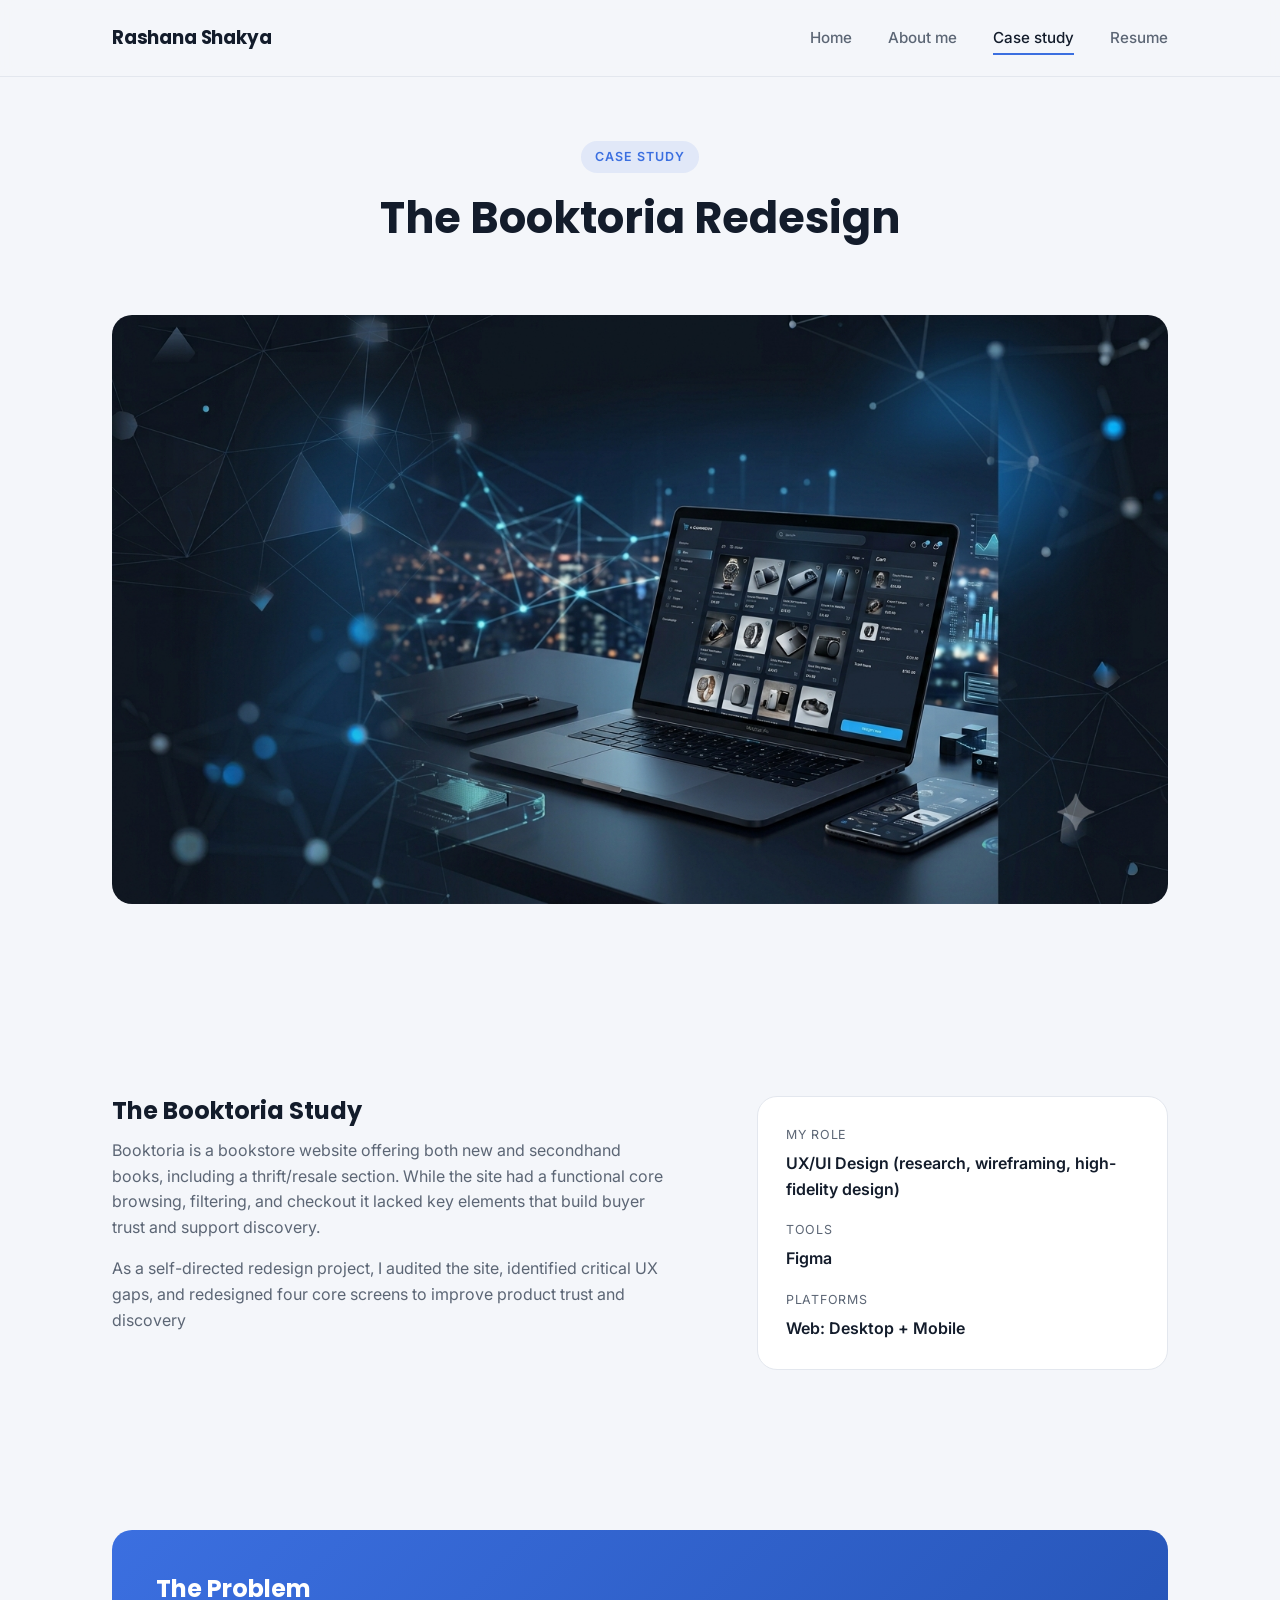
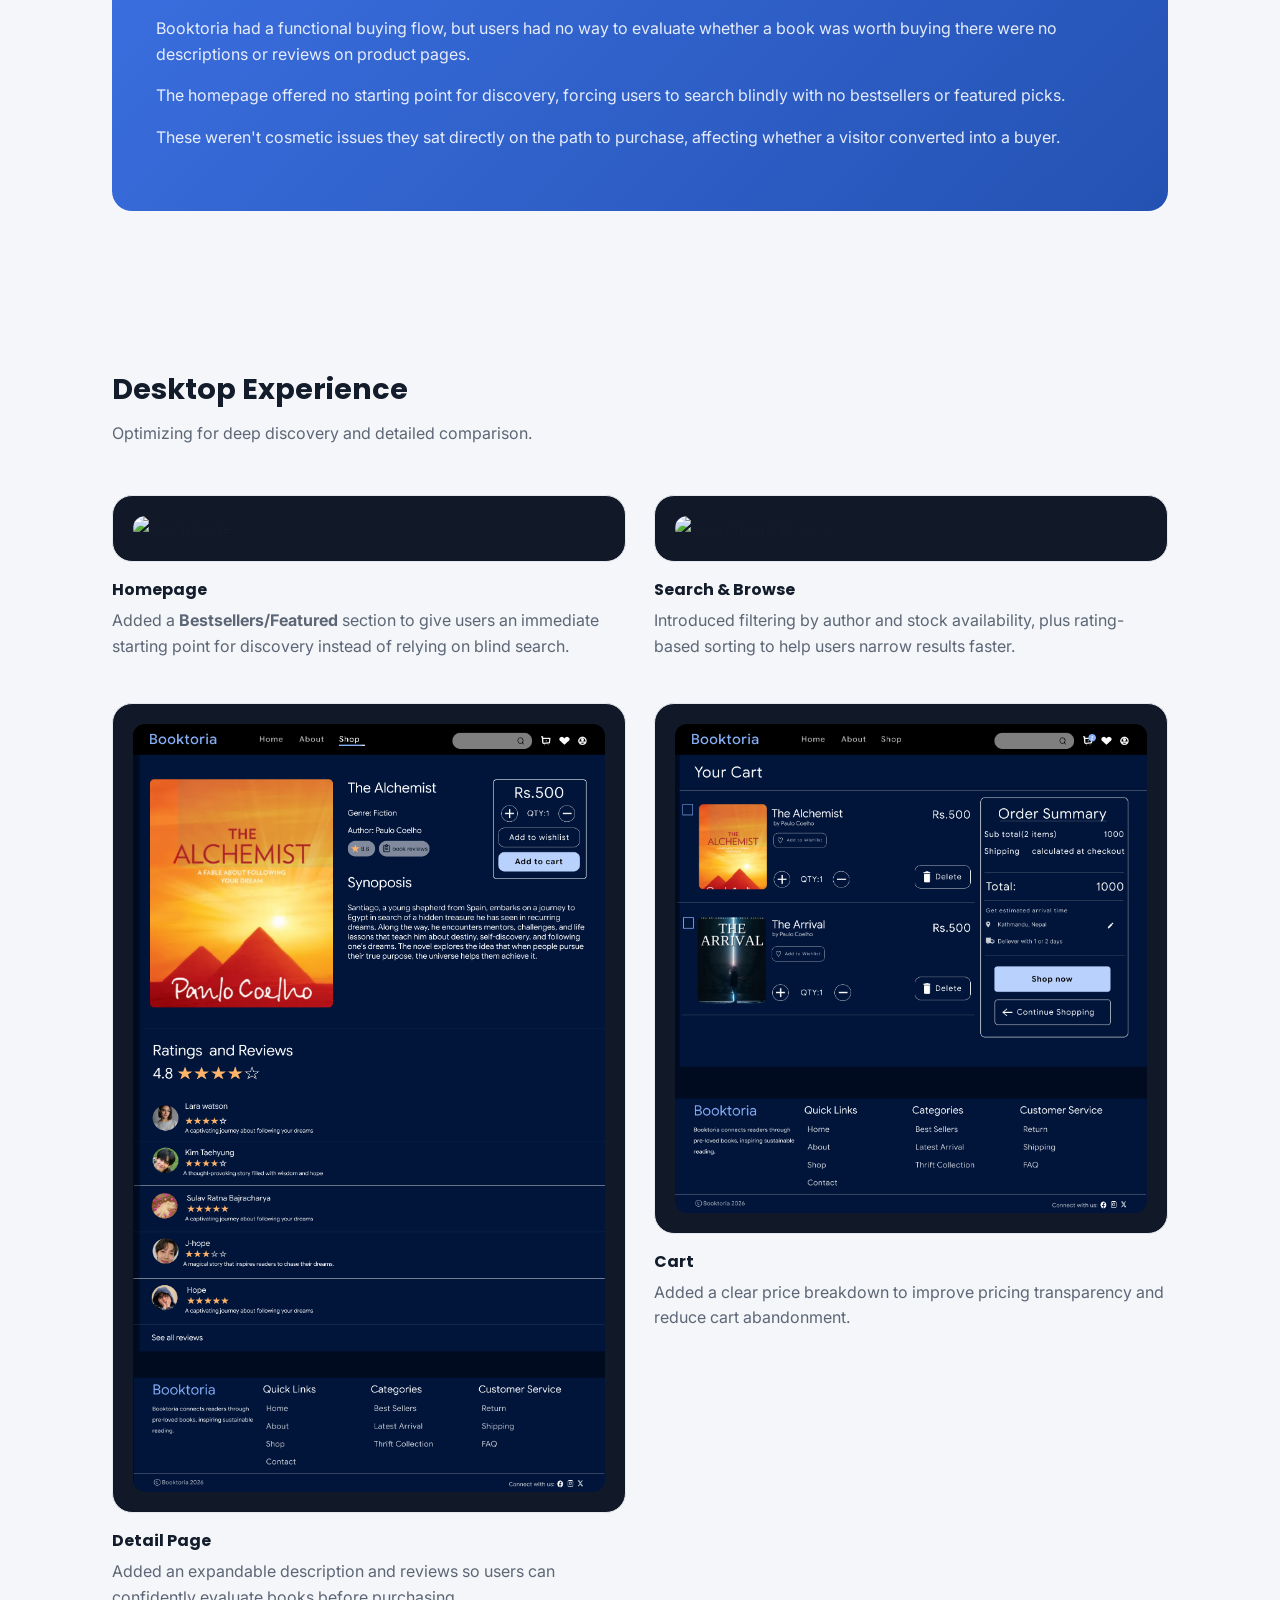
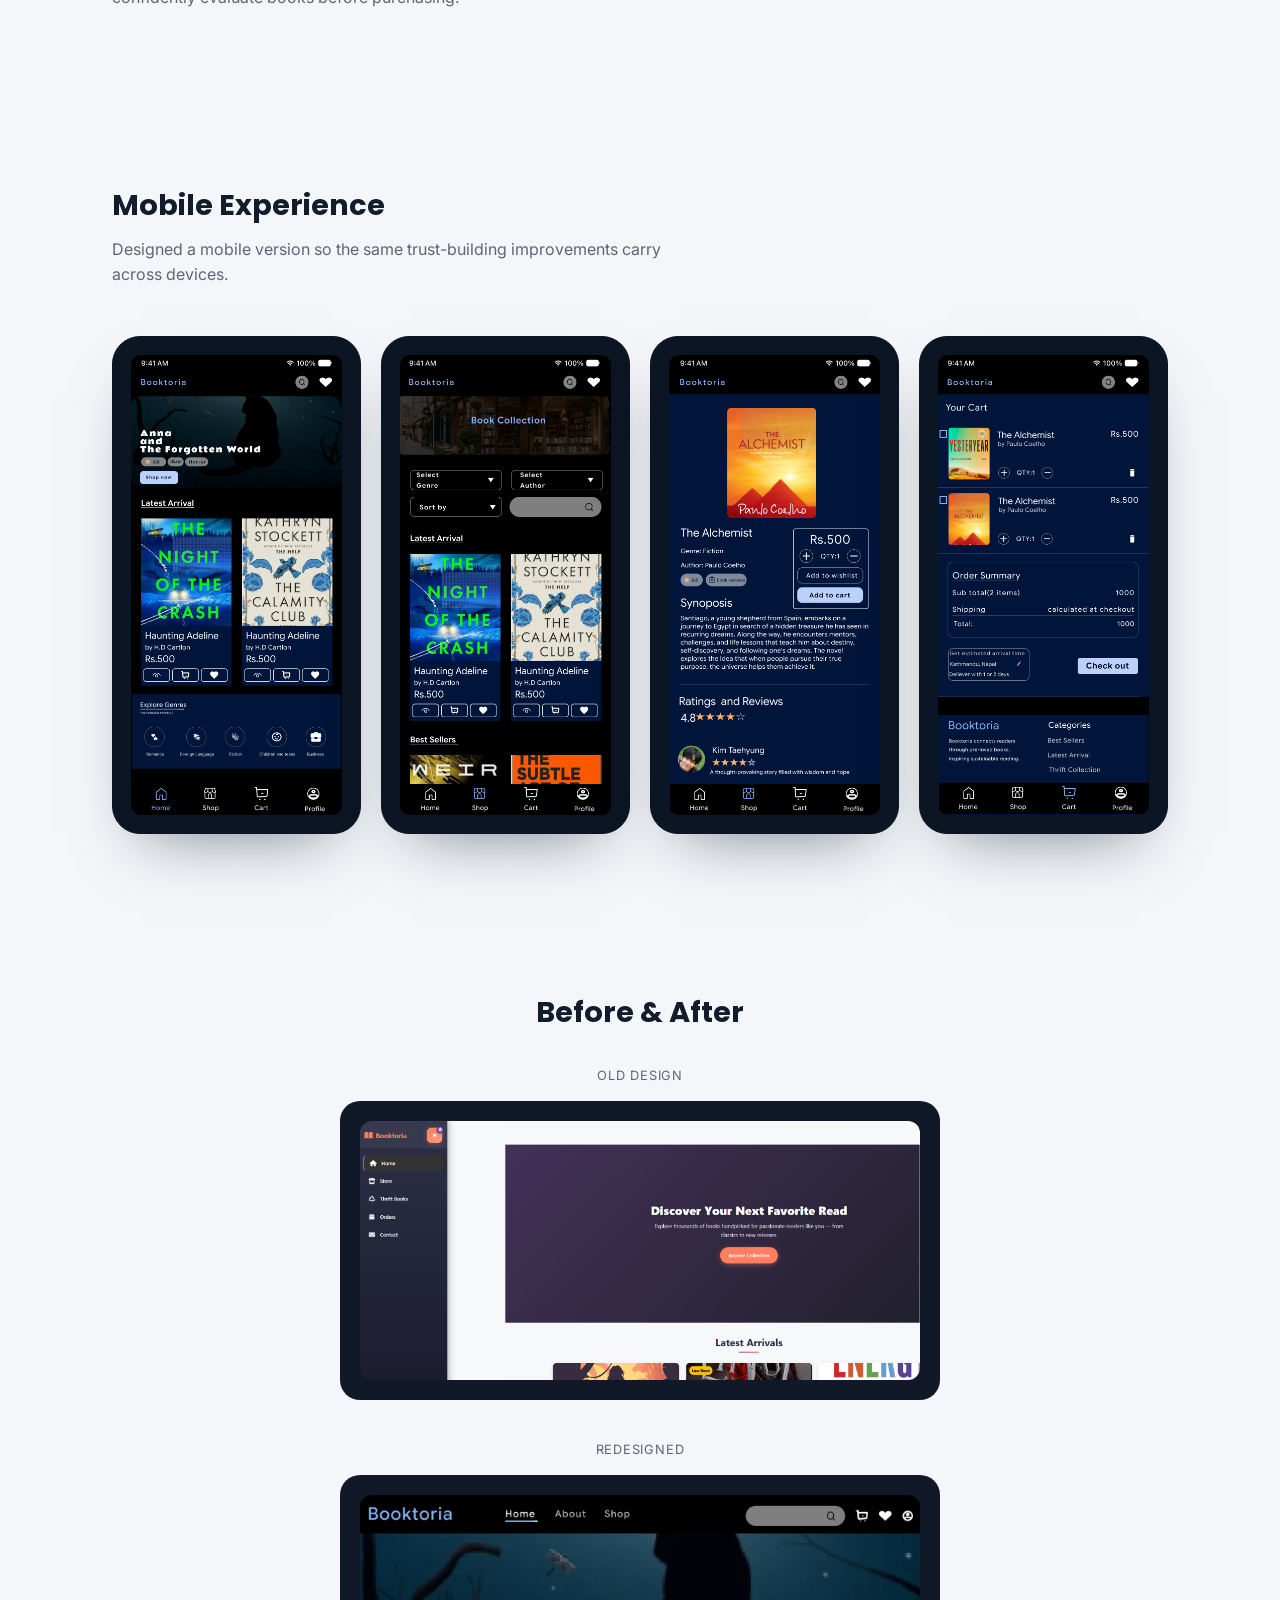
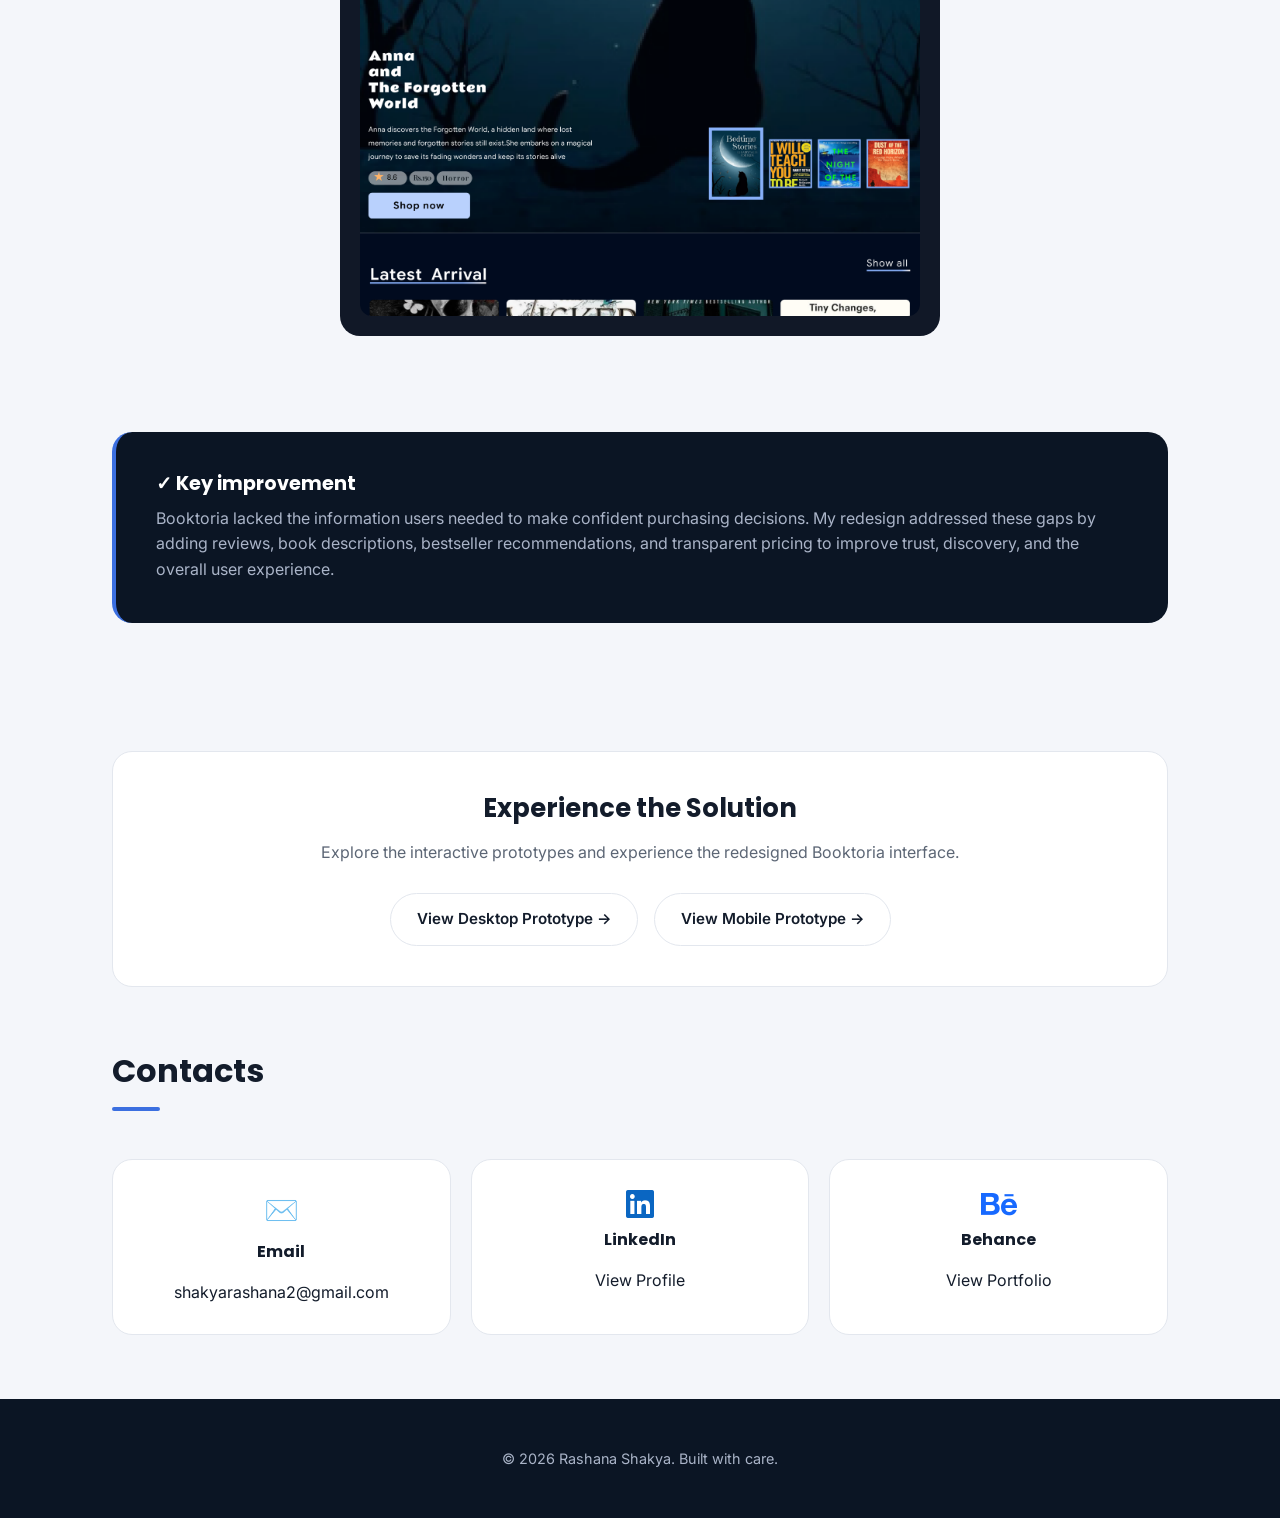
==== case-study.html @ 01532ce8 "Initial commit" ====
<!DOCTYPE html>
<html lang="en">
<head>
<meta charset="UTF-8" />
<meta name="viewport" content="width=device-width, initial-scale=1.0" />
<title>Case Study — Rashana Shakya</title>
<link rel="stylesheet" href="styles.css" />
<link rel="preconnect" href="https://fonts.googleapis.com">
<link rel="stylesheet" href="https://cdnjs.cloudflare.com/ajax/libs/font-awesome/6.7.2/css/all.min.css">
<link href="https://fonts.googleapis.com/css2?family=Inter:wght@400;500;600&family=Poppins:wght@600;700&display=swap" rel="stylesheet">
</head>
<body>

<nav class="site-nav">
  <div class="wrap">
    <a href="index.html" class="brand">Rashana Shakya</a>
    <ul class="nav-links">
      <li><a href="index.html#home">Home</a></li>
      <li><a href="index.html#about">About me</a></li>
      <li><a href="case-study.html" class="active">Case study</a></li>
      <li><a href="file:///C:/xampp/htdocs/portfolio/UI_UX_Internship_Resume%20pdf.pdf">Resume</a></li>
    </ul>
    <button class="nav-toggle" aria-label="Toggle menu">
      <span></span><span></span><span></span>
    </button>
  </div>
</nav>

<!-- ============================================================
     TITLE
     ============================================================ -->
<section class="tight" style="text-align:center; padding-bottom: 48px;">
  <div class="wrap">
    <span class="eyebrow">Case study</span>
    <!-- EDIT: your project title -->
    <h1 style="font-size: clamp(2rem, 4vw, 2.7rem);">The Booktoria Redesign</h1>
  </div>
</section>

<!-- ============================================================
     HERO MOCKUP (fake browser window — swap for a real screenshot
     later by replacing this whole .browser-frame block with
     <img src="your-screenshot.png" style="border-radius:20px;">)
     ============================================================ -->
<section style="padding-top:0;">
  <div class="wrap">
    <img src="images/hero section.png"
     alt="Booktoria Homepage"
     style="width:100%; border-radius:20px; display:block;">
  </div>
</section>

<!-- ============================================================
     STUDY OVERVIEW
     ============================================================ -->
<section>
  <div class="wrap grid-2" style="grid-template-columns: 1.5fr 1fr; align-items:start;">
    <div>
      <!-- EDIT: your project name -->
      <h2>The Booktoria Study</h2>
      <!-- EDIT: 1-2 paragraph project summary -->
      <p style="color: var(--text-muted); max-width: 560px;">
        Booktoria is a bookstore website offering both new and secondhand books, including a thrift/resale section. While the site had a functional core browsing, filtering, and checkout it lacked key elements that build buyer trust and support discovery.
      </p>
      <p style="color: var(--text-muted); max-width: 560px;">
        As a self-directed redesign project, I audited the site, identified critical UX gaps, and redesigned four core screens to improve product trust and discovery
      </p>
    </div>
    <div class="card">
      <!-- EDIT: your role -->
      <p style="font-size:0.78rem; letter-spacing:0.06em; text-transform:uppercase; color:var(--text-muted); margin-bottom:6px;">My role</p>
      <p style="font-weight:600; margin-bottom:18px;">UX/UI Design (research, wireframing, high-fidelity design)</p>
      <!-- EDIT: your tools -->
      <p style="font-size:0.78rem; letter-spacing:0.06em; text-transform:uppercase; color:var(--text-muted); margin-bottom:6px;">Tools</p>
      <p style="font-weight:600; margin-bottom:18px;">Figma</p>
      <!-- EDIT: platforms -->
      <p style="font-size:0.78rem; letter-spacing:0.06em; text-transform:uppercase; color:var(--text-muted); margin-bottom:6px;">Platforms</p>
      <p style="font-weight:600; margin:0;">Web: Desktop + Mobile</p>
    </div>
  </div>
</section>

<!-- ============================================================
     THE PROBLEM
     ============================================================ -->
<section class="tight">
  <div class="wrap">
    <div class="callout-dark">
      <h3 style="font-size: 1.5rem;">The Problem</h3>
      <!-- EDIT: 2-3 short problem statements, one per paragraph -->
      <p>Booktoria had a functional buying flow, but users had no way to evaluate whether a book was worth buying there were no descriptions or reviews on product pages.</p>
      <p>The homepage offered no starting point for discovery, forcing users to search blindly with no bestsellers or featured picks. </p>
      <p>These weren't cosmetic issues they sat directly on the path to purchase, affecting whether a visitor converted into a buyer.</p>
    </div>
  </div>
</section>

<!-- ============================================================
     DESKTOP EXPERIENCE
     ============================================================ -->
<section>
  <div class="wrap">
    <div class="section-head">
      <h2 style="font-size:1.8rem;">Desktop Experience</h2>
      <p>Optimizing for deep discovery and detailed comparison.</p>
    </div>

    <div class="grid-2">

      <!-- Homepage -->
      <div>
        <div class="card" style="padding:20px; background:#111827; border-radius:20px;">
          <img src="images/booktoria_home page.png"
               alt="Homepage"
               style="width:100%; border-radius:12px; display:block;">
        </div>

        <h4 style="margin-top:18px;">Homepage</h4>

        <p style="color:var(--text-muted);">
          Added a <strong>Bestsellers/Featured</strong> section to give users an immediate starting point for discovery instead of relying on blind search.
        </p>
      </div>

      <!-- Search -->
      <div>
        <div class="card" style="padding:20px; background:#111827; border-radius:20px;">
          <img src="images/search.png"
               alt="Search and Browse"
               style="width:100%; border-radius:12px; display:block;">
        </div>

        <h4 style="margin-top:18px;">Search &amp; Browse</h4>

        <p style="color:var(--text-muted);">
          Introduced filtering by author and stock availability, plus rating-based sorting to help users narrow results faster.
        </p>
      </div>

      <!-- Detail -->
      <div>
        <div class="card" style="padding:20px; background:#111827; border-radius:20px;">
          <img src="images/view.png"
               alt="Book Details"
               style="width:100%; border-radius:12px; display:block;">
        </div>

        <h4 style="margin-top:18px;">Detail Page</h4>

        <p style="color:var(--text-muted);">
          Added an expandable description and reviews so users can confidently evaluate books before purchasing.
        </p>
      </div>

      <!-- Cart -->
      <div>
        <div class="card" style="padding:20px; background:#111827; border-radius:20px;">
          <img src="images/cart.png"
               alt="Cart"
               style="width:100%; border-radius:12px; display:block;">
        </div>

        <h4 style="margin-top:18px;">Cart</h4>

        <p style="color:var(--text-muted);">
          Added a clear price breakdown to improve pricing transparency and reduce cart abandonment.
        </p>
      </div>

    </div>
  </div>
</section>

<!-- ============================================================
     MOBILE EXPERIENCE
     ============================================================ -->
<section class="tight">
  <div class="wrap">
    <div class="section-head">
      <h2 style="font-size:1.8rem;">Mobile Experience</h2>
      <!-- EDIT: why mobile mattered for this product -->
      <p>Designed a mobile version so the same trust-building improvements carry across devices.</p>
    </div>
    <div class="grid-4">
      <div class="phone-frame">
        <div class="frame-body">
          <img src="images/homep.png"
            alt="Mobile Homepage"
            style="width:100%; height:100%; object-fit:cover; display:block;">
          </div>
      </div>
      <div class="phone-frame">
        <div class="frame-body">
          <img src="images/searchp.png"
            alt="Mobile Browse"
            style="width:100%; height:100%; object-fit:cover; display:block;">
        </div>
      </div>
      <div class="phone-frame">
        <div class="frame-body">
          <img src="images/viewp.png"
            alt="Mobile Book Details"
            style="width:100%; height:100%; object-fit:cover; display:block;">
          </div>
        </div>
      <div class="phone-frame">
        <div class="frame-body">
          <img src="images/cartp.png"
            alt="Mobile Checkout"
            style="width:100%; height:100%; object-fit:cover; display:block;">
          </div>
        </div>
    </div>
  </div>
</section>

<!-- ============================================================
     BEFORE & AFTER
     ============================================================ -->
<section>
  <div class="wrap" style="text-align:center;">
    <h2 style="font-size:1.8rem; margin-bottom:36px;">Before &amp; After</h2>

    <!-- Old Design -->
    <p style="font-size:0.8rem; letter-spacing:0.06em; text-transform:uppercase; color:var(--text-muted); margin-bottom:14px;">
      Old Design
    </p>

    <div style="background:#111827; padding:20px; border-radius:20px; max-width:600px; margin:0 auto 40px;">
      <img src="images/old_design.png"
           alt="Original Booktoria Design"
           style="width:100%; border-radius:12px; display:block;">
    </div>

    <!-- Redesigned -->
    <p style="font-size:0.8rem; letter-spacing:0.06em; text-transform:uppercase; color:var(--text-muted); margin-bottom:14px;">
      Redesigned
    </p>

    <div style="background:#111827; padding:20px; border-radius:20px; max-width:600px; margin:0 auto;">
      <img src="images/redesign.png"
           alt="Redesigned Booktoria"
           style="width:100%; border-radius:12px; display:block;">
    </div>

  </div>
</section>

<!-- ============================================================
     KEY IMPROVEMENT
     ============================================================ -->
<section class="tight" style="padding-top:0;">
  <div class="wrap">
    <div class="callout-navy" style="border-left: 4px solid var(--blue-accent);">
      <h3 style="font-size:1.2rem;">✓ Key improvement</h3>
      <!-- EDIT: one paragraph summarizing the overall impact -->
      <p style="margin:0;">
        Booktoria lacked the information users needed to make confident purchasing decisions. My redesign addressed these gaps by adding reviews, book descriptions, bestseller recommendations, and transparent pricing to improve trust, discovery, and the overall user experience.
      </p>
    </div>
  </div>
</section>

<!-- ============================================================
     CTA
     ============================================================ -->
<section class="tight">
  <div class="wrap">

    <div class="card" style="text-align:center; padding:40px;">
      <h2 style="font-size:1.6rem; margin-bottom:16px;">
        Experience the Solution
      </h2>

      <p style="color:var(--text-muted); margin-bottom:28px;">
        Explore the interactive prototypes and experience the redesigned Booktoria interface.
      </p>

      <div style="display:flex; justify-content:center; gap:16px; flex-wrap:wrap;">
        <a href="https://www.figma.com/proto/bwEuZFbxO5GjRgAHo2in4Y/Untitled?node-id=496-8674&t=FoJ2WQnzz3OTCw9r-1&scaling=scale-down&content-scaling=fixed&page-id=0%3A1"
           target="_blank"
           rel="noopener noreferrer"
           class="btn btn-outline">
          View Desktop Prototype →
        </a>

        <a href="https://www.figma.com/proto/bwEuZFbxO5GjRgAHo2in4Y/Untitled?node-id=617-11908&t=8jiGHm0Whi6sTJyR-1&scaling=scale-down&content-scaling=fixed&page-id=244%3A1156&starting-point-node-id=617%3A11908"
           target="_blank"
           rel="noopener noreferrer"
           class="btn btn-outline">
          View Mobile Prototype →
        </a>
      </div>
    </div>

  </div>
</section>

<section class="tight" style="padding-top: 0;">
  <div class="wrap">
    <div class="section-head">
      <h2 style="font-size: 2rem;">Contacts</h2>
      <div style="width:48px; height:4px; background:var(--blue-accent); border-radius:4px; margin-top:10px;"></div>
    </div>

    <div style="display:grid; grid-template-columns:repeat(3, 1fr); gap:20px;">

      <!-- Email -->
      <div class="card" style="display:flex; flex-direction:column; align-items:center; text-align:center; gap:10px;">
        <span style="font-size:28px;">✉️</span>
        <h4>Email</h4>
        <a href="mailto:shakyarashana2@gmail.com">
          shakyarashana2@gmail.com
        </a>
      </div>

      <!-- LinkedIn -->
      <div class="card" style="display:flex; flex-direction:column; align-items:center; text-align:center; gap:10px;">
        <i class="fa-brands fa-linkedin" style="font-size:32px; color:#0A66C2;"></i>
        <h4>LinkedIn</h4>
        <a href="https://www.linkedin.com/in/rashana-shakya-88655641a/"
           target="_blank"
           rel="noopener noreferrer">
          View Profile
        </a>
      </div>

      <!-- Behance -->
      <div class="card" style="display:flex; flex-direction:column; align-items:center; text-align:center; gap:10px;">
        <i class="fa-brands fa-behance" style="font-size:32px; color:#1769FF;"></i>
        <h4>Behance</h4>
        <a href="https://www.behance.net/rashanashakya"
           target="_blank"
           rel="noopener noreferrer">
          View Portfolio
        </a>
      </div>

    </div>
  </div>
</section>
<footer class="site-footer">
  © 2026 Rashana Shakya. Built with care.
</footer>

<script src="script.js"></script>
</body>
</html>
---- styles.css ----
/* ============================================================
   PORTFOLIO STYLESHEET
   ------------------------------------------------------------
   This one file controls the look of every page. Colors and
   fonts are defined once at the top as "variables" (the
   --something: value; lines below). Change a value there and
   it updates everywhere on the site automatically.
   ============================================================ */

:root {
  /* ---- COLORS: edit these to re-theme the whole site ---- */
  --navy-950: #0b1524;      /* darkest background (hero, footer, callouts) */
  --navy-800: #11213a;      /* slightly lighter navy for cards on dark bg */
  --blue-accent: #3b6fe0;   /* primary accent blue (buttons, links, badges) */
  --blue-accent-light: #6f9bff;
  --bg-page: #f4f6fa;       /* main light background */
  --bg-card: #ffffff;       /* card background on light sections */
  --border-soft: #e3e7ee;   /* subtle border on light cards */
  --text-dark: #131c2b;     /* primary text on light background */
  --text-muted: #5c6675;    /* secondary / paragraph text */
  --text-on-navy: #eef1f8;  /* primary text on dark background */
  --text-on-navy-muted: #aab4c8;

  /* ---- TYPE ---- */
  --font-display: "Poppins", "Segoe UI", sans-serif;
  --font-body: "Inter", "Segoe UI", sans-serif;

  /* ---- LAYOUT ---- */
  --max-width: 1120px;
  --radius-lg: 20px;
  --radius-md: 14px;
  --radius-sm: 8px;
}

* {
  box-sizing: border-box;
}

html {
  scroll-behavior: smooth;
}

body {
  margin: 0;
  font-family: var(--font-body);
  background: var(--bg-page);
  color: var(--text-dark);
  line-height: 1.6;
  -webkit-font-smoothing: antialiased;
}

h1, h2, h3, h4 {
  font-family: var(--font-display);
  color: var(--text-dark);
  margin: 0 0 0.5em 0;
  line-height: 1.25;
}

p {
  margin: 0 0 1em 0;
}

a {
  color: inherit;
  text-decoration: none;
}

img { max-width: 100%; display: block; }

.wrap {
  max-width: var(--max-width);
  margin: 0 auto;
  padding: 0 32px;
}

/* ============================================================
   NAVIGATION
   ============================================================ */
.site-nav {
  position: sticky;
  top: 0;
  z-index: 50;
  background: rgba(244, 246, 250, 0.85);
  backdrop-filter: blur(10px);
  border-bottom: 1px solid var(--border-soft);
}

.site-nav .wrap {
  display: flex;
  align-items: center;
  justify-content: space-between;
  height: 76px;
}

.brand {
  font-family: var(--font-display);
  font-weight: 700;
  font-size: 1.15rem;
  letter-spacing: -0.01em;
}

.nav-links {
  display: flex;
  gap: 36px;
  list-style: none;
  margin: 0;
  padding: 0;
}

.nav-links a {
  font-size: 0.95rem;
  color: var(--text-muted);
  font-weight: 500;
  transition: color 0.15s ease;
  padding: 6px 0;
  border-bottom: 2px solid transparent;
}

.nav-links a:hover,
.nav-links a.active {
  color: var(--text-dark);
  border-bottom-color: var(--blue-accent);
}

.nav-toggle {
  display: none;
  background: none;
  border: none;
  cursor: pointer;
  padding: 8px;
}
.nav-toggle span {
  display: block;
  width: 22px;
  height: 2px;
  background: var(--text-dark);
  margin: 5px 0;
}

/* ============================================================
   BUTTONS
   ============================================================ */
.btn {
  display: inline-flex;
  align-items: center;
  gap: 8px;
  font-family: var(--font-body);
  font-weight: 600;
  font-size: 0.95rem;
  padding: 13px 26px;
  border-radius: 999px;
  border: none;
  cursor: pointer;
  transition: transform 0.15s ease, box-shadow 0.15s ease, opacity 0.15s ease;
}
.btn:hover { transform: translateY(-1px); }

.btn-primary {
  background: var(--blue-accent);
  color: #fff;
  box-shadow: 0 8px 20px -8px rgba(59, 111, 224, 0.6);
}
.btn-primary:hover { opacity: 0.92; }

.btn-outline {
  background: transparent;
  color: var(--text-dark);
  border: 1.5px solid var(--border-soft);
}
.btn-outline:hover { border-color: var(--blue-accent); color: var(--blue-accent); }

.btn-outline-light {
  background: transparent;
  color: var(--text-on-navy);
  border: 1.5px solid rgba(255,255,255,0.25);
}
.btn-outline-light:hover { border-color: var(--blue-accent-light); color: var(--blue-accent-light); }

/* ============================================================
   BADGE / EYEBROW / TAG
   ============================================================ */
.eyebrow {
  display: inline-block;
  font-size: 0.78rem;
  font-weight: 600;
  letter-spacing: 0.08em;
  text-transform: uppercase;
  color: var(--blue-accent);
  background: rgba(59, 111, 224, 0.1);
  padding: 6px 14px;
  border-radius: 999px;
  margin-bottom: 18px;
}

.badge {
  display: inline-block;
  font-size: 0.85rem;
  font-weight: 500;
  color: var(--text-muted);
  background: var(--bg-card);
  border: 1px solid var(--border-soft);
  padding: 6px 16px;
  border-radius: 999px;
}

.tag {
  display: inline-block;
  font-size: 0.82rem;
  font-weight: 500;
  color: var(--text-dark);
  background: var(--bg-page);
  border: 1px solid var(--border-soft);
  padding: 6px 14px;
  border-radius: var(--radius-sm);
}

/* ============================================================
   SECTION SPACING
   ============================================================ */
section {
  padding: 96px 0;
}
section.tight { padding: 64px 0; }

.section-head {
  margin-bottom: 48px;
}
.section-head p {
  color: var(--text-muted);
  max-width: 560px;
  margin-top: 8px;
}

/* ============================================================
   CARD
   ============================================================ */
.card {
  background: var(--bg-card);
  border: 1px solid var(--border-soft);
  border-radius: var(--radius-lg);
  padding: 28px;
}

/* ============================================================
   MOCKUP FRAME (used to fake browser / phone screenshots
   without needing real image files)
   ============================================================ */
.browser-frame {
  background: var(--navy-950);
  border-radius: var(--radius-lg);
  overflow: hidden;
  border: 1px solid rgba(255,255,255,0.08);
  box-shadow: 0 30px 60px -30px rgba(11, 21, 36, 0.5);
}
.browser-frame .frame-bar {
  display: flex;
  align-items: center;
  gap: 8px;
  padding: 12px 16px;
  background: rgba(255,255,255,0.03);
  border-bottom: 1px solid rgba(255,255,255,0.06);
}
.frame-bar .dot {
  width: 9px; height: 9px; border-radius: 50%;
  background: rgba(255,255,255,0.18);
}
.frame-body {
  padding: 28px;
  min-height: 220px;
}

.phone-frame {
  background: var(--navy-950);
  border-radius: 28px;
  border: 0.5px solid var(--navy-950);
  overflow: hidden;
  box-shadow: 0 30px 60px -30px rgba(11, 21, 36, 0.5);
  aspect-ratio: 9 / 18;
}
.phone-frame .frame-body { padding: 18px; min-height: 0; height: 100%; }

.placeholder-block {
  border-radius: var(--radius-sm);
  background: linear-gradient(135deg, rgba(255,255,255,0.10), rgba(255,255,255,0.03));
  border: 1px solid rgba(255,255,255,0.08);
}

.placeholder-block.light {
  background: linear-gradient(135deg, rgba(11,21,36,0.06), rgba(11,21,36,0.02));
  border: 1px solid rgba(11,21,36,0.08);
}

/* ============================================================
   DARK CALLOUT (e.g. "The Problem" box)
   ============================================================ */
.callout-dark {
  background: linear-gradient(135deg, var(--blue-accent), #2452b3);
  color: #fff;
  border-radius: var(--radius-lg);
  padding: 44px;
}
.callout-dark h3 { color: #fff; }
.callout-dark p { color: rgba(255,255,255,0.88); }

.callout-navy {
  background: var(--navy-950);
  color: var(--text-on-navy);
  border-radius: var(--radius-lg);
  padding: 40px;
}
.callout-navy h3 { color: #fff; }
.callout-navy p { color: var(--text-on-navy-muted); }

/* ============================================================
   GRID UTILITIES
   ============================================================ */
.grid-2 {
  display: grid;
  grid-template-columns: 1fr 1fr;
  gap: 28px;
}
.grid-3 {
  display: grid;
  grid-template-columns: repeat(3, 1fr);
  gap: 20px;
}
.grid-4 {
  display: grid;
  grid-template-columns: repeat(4, 1fr);
  gap: 20px;
}

/* ============================================================
   FOOTER
   ============================================================ */
.site-footer {
  background: var(--navy-950);
  color: var(--text-on-navy-muted);
  padding: 48px 0;
  font-size: 0.9rem;
  text-align: center;
}

/* ============================================================
   RESPONSIVE
   ============================================================ */
@media (max-width: 900px) {
  .grid-2, .grid-3, .grid-4 { grid-template-columns: 1fr; }
  section { padding: 64px 0; }
}

@media (max-width: 720px) {
  .nav-links {
    position: fixed;
    top: 76px;
    left: 0;
    right: 0;
    background: var(--bg-page);
    flex-direction: column;
    gap: 0;
    padding: 8px 32px 24px;
    border-bottom: 1px solid var(--border-soft);
    transform: translateY(-8px);
    opacity: 0;
    pointer-events: none;
    transition: opacity 0.2s ease, transform 0.2s ease;
  }
  .nav-links.open {
    opacity: 1;
    transform: translateY(0);
    pointer-events: auto;
  }
  .nav-links a { padding: 12px 0; border-bottom: 1px solid var(--border-soft); width: 100%; }
  .nav-toggle { display: block; }
  .wrap { padding: 0 20px; }
}
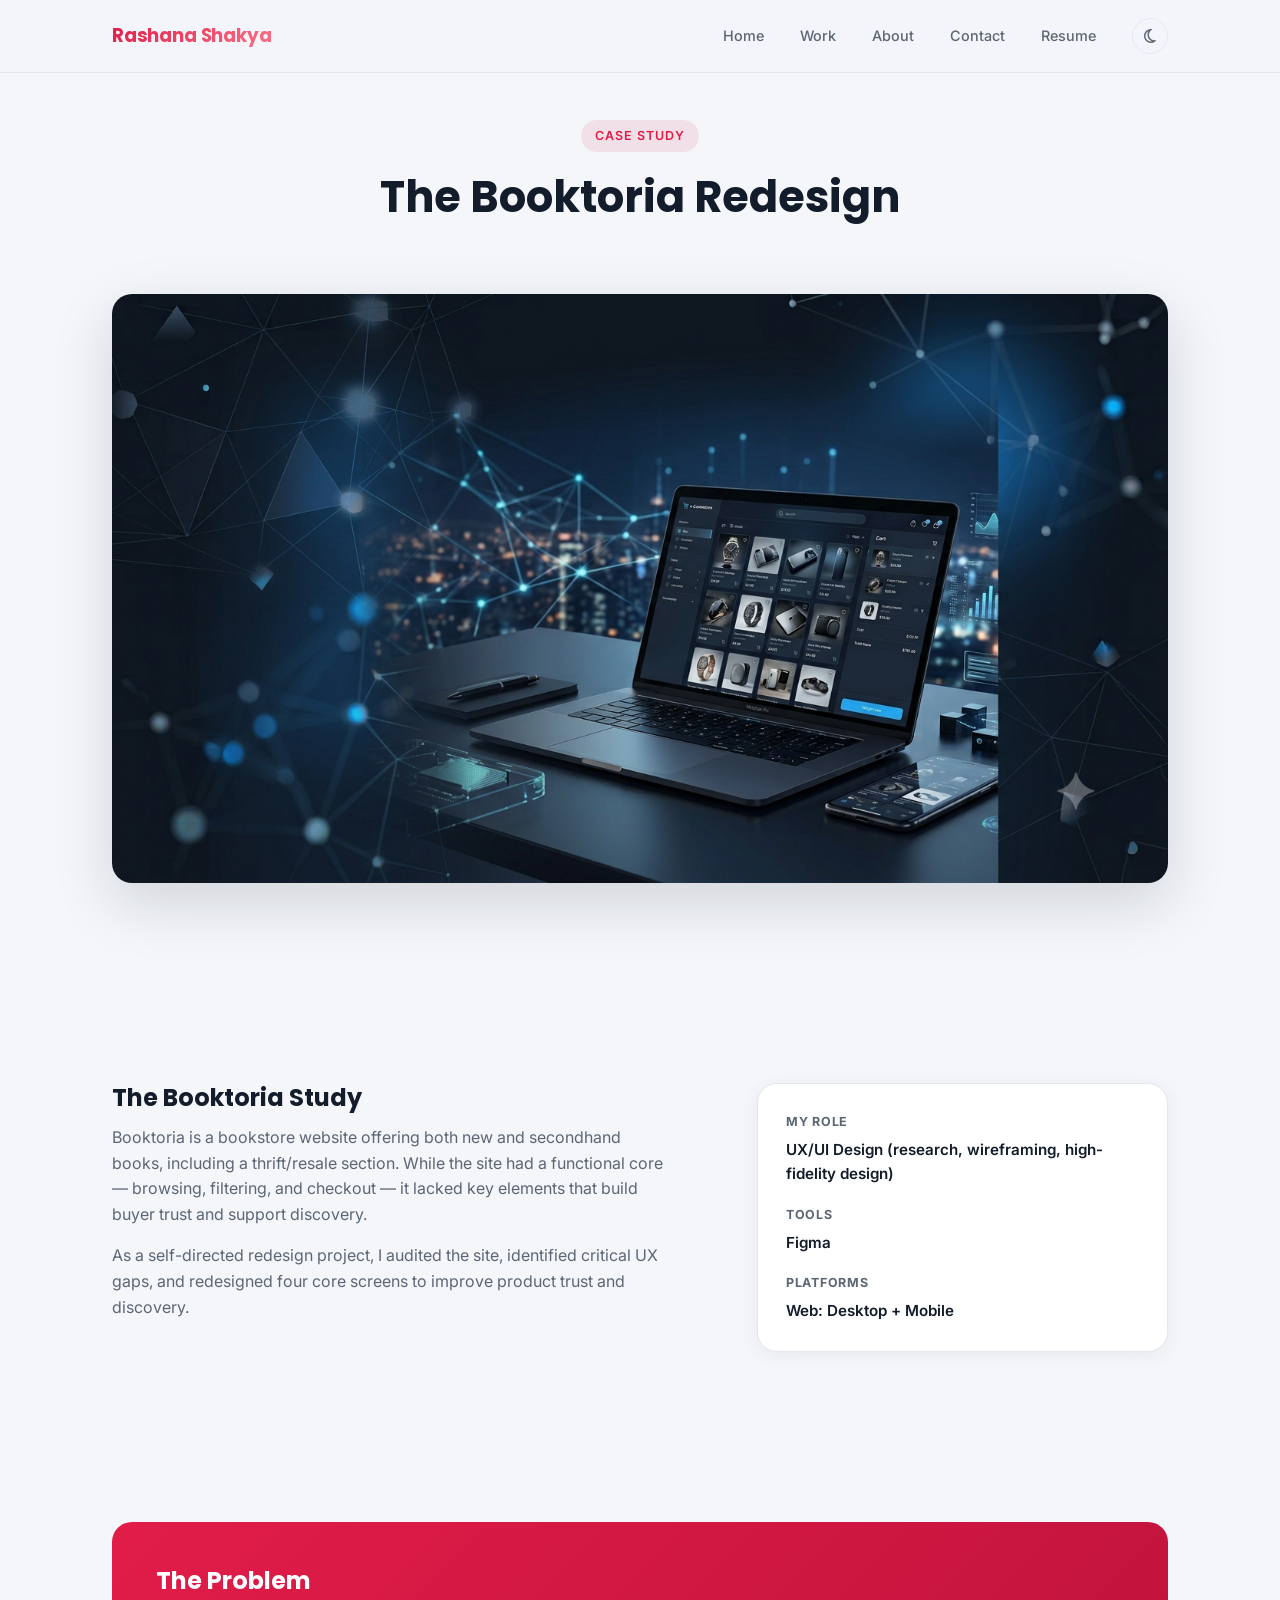
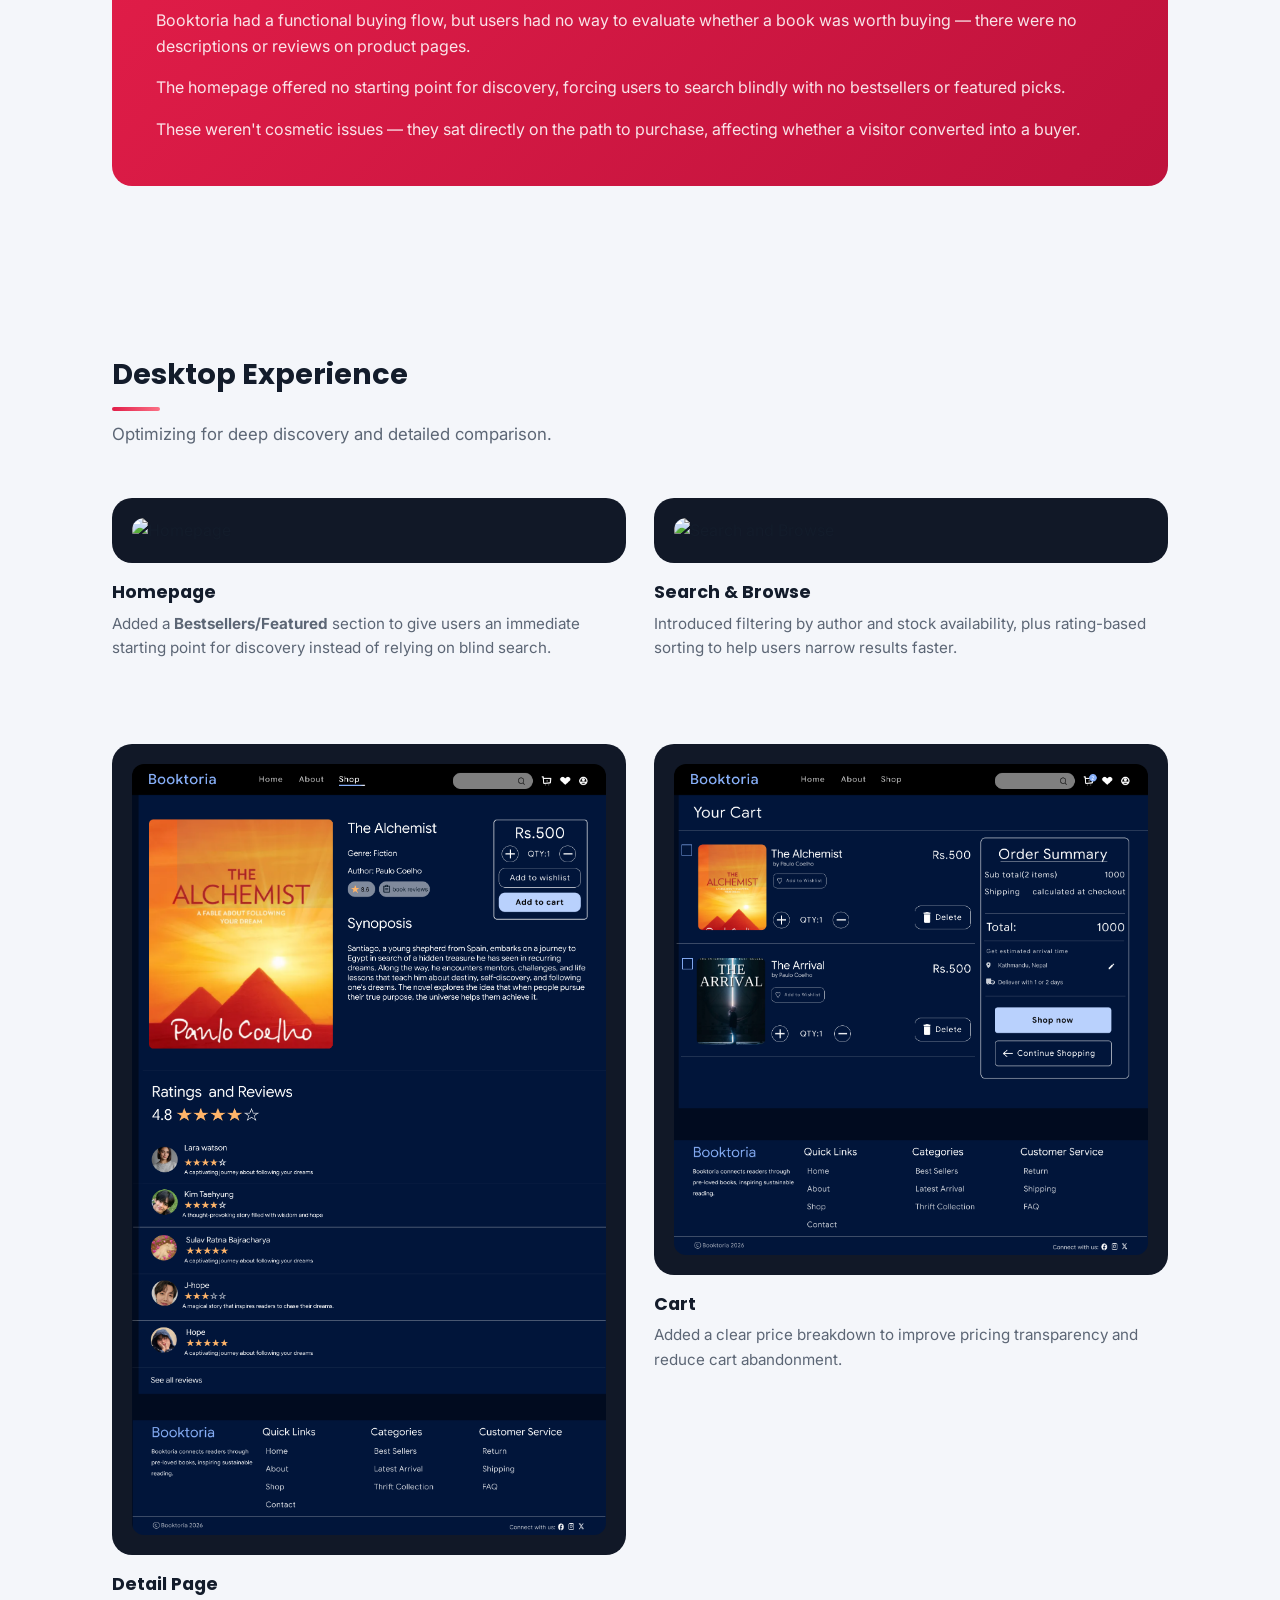
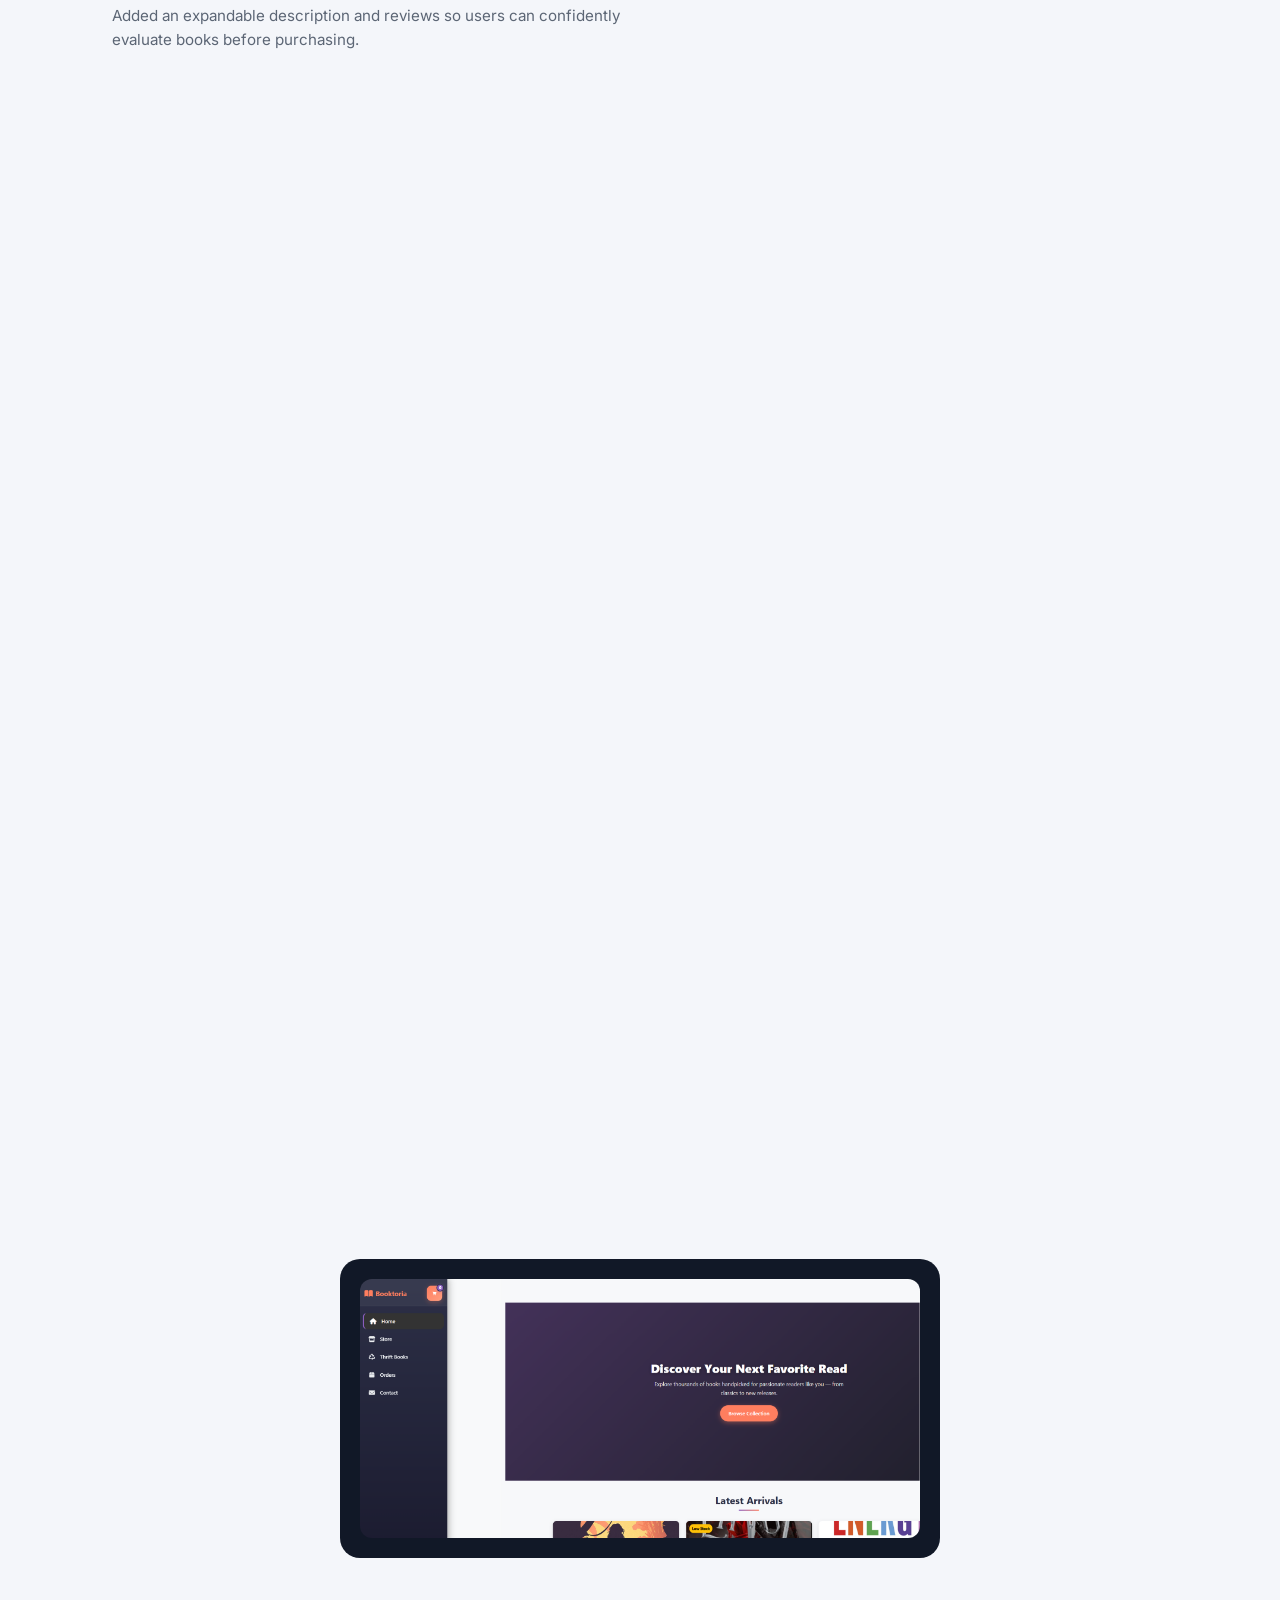
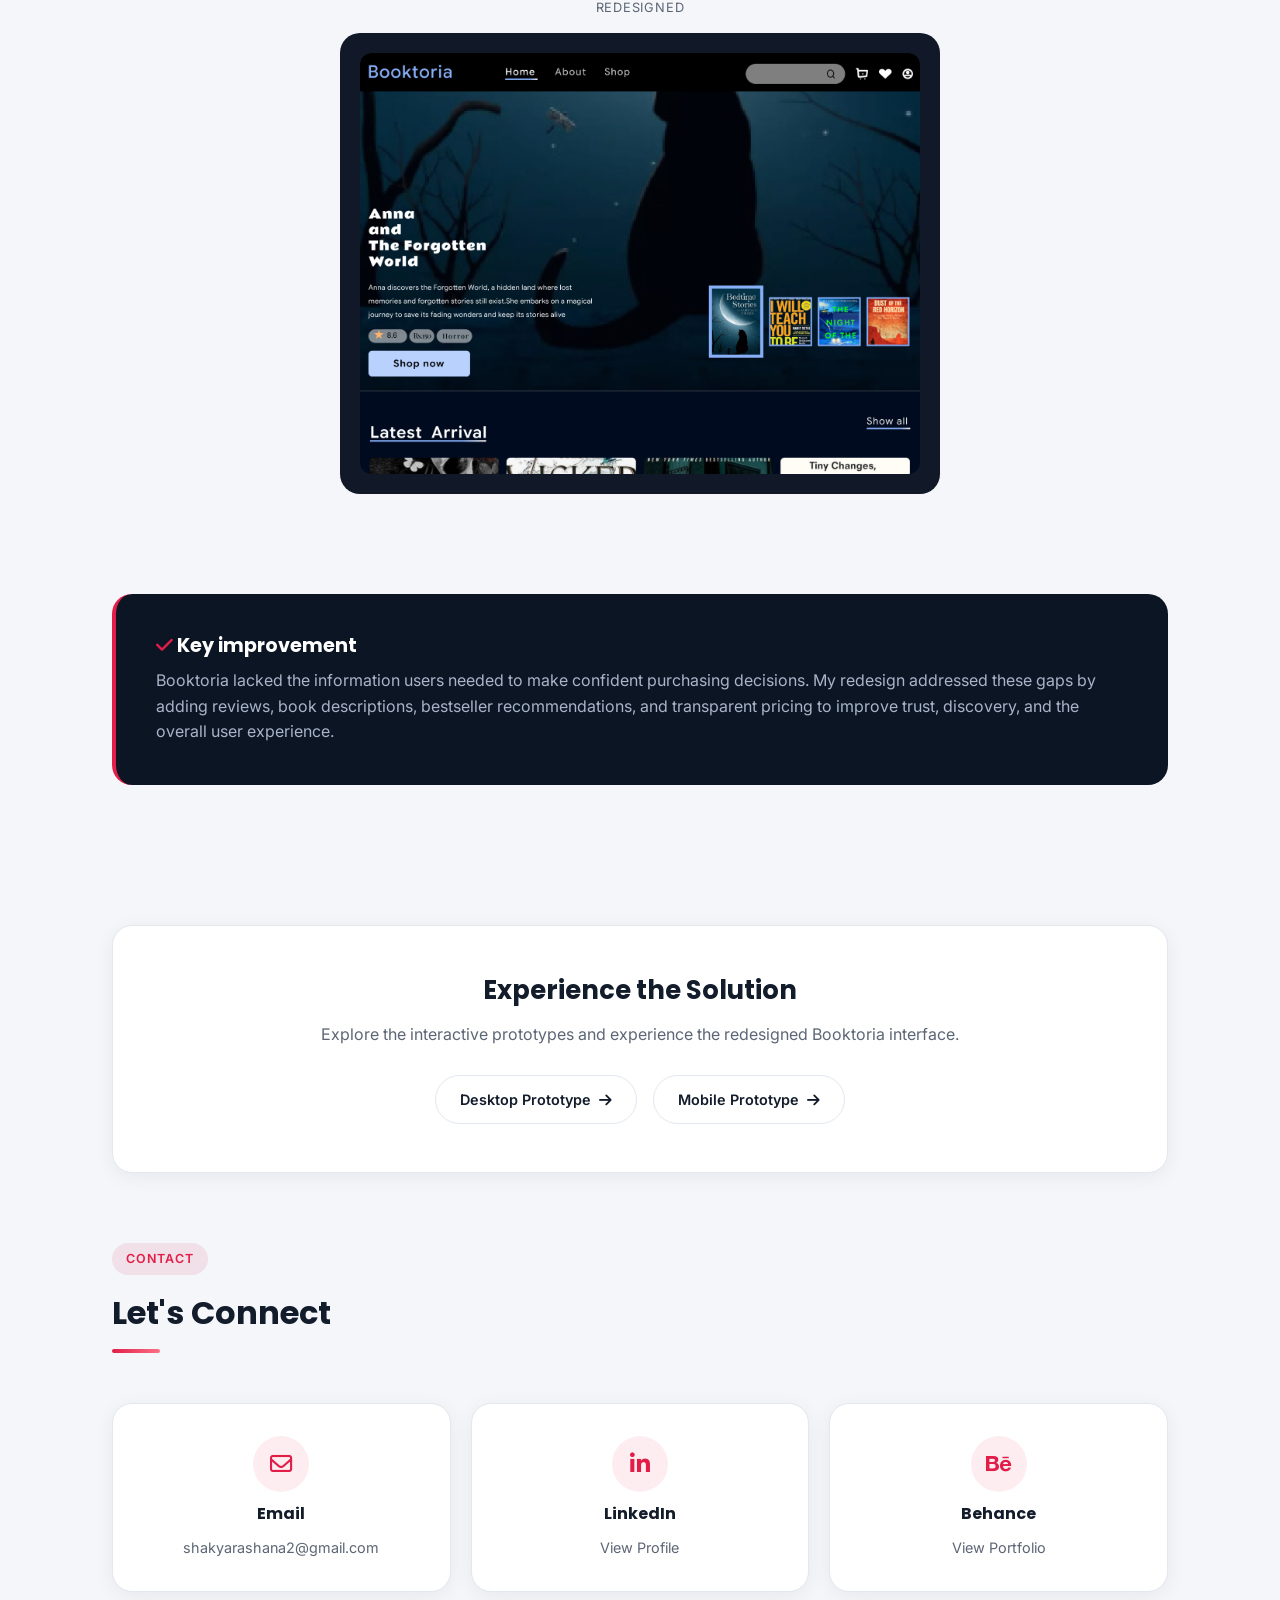
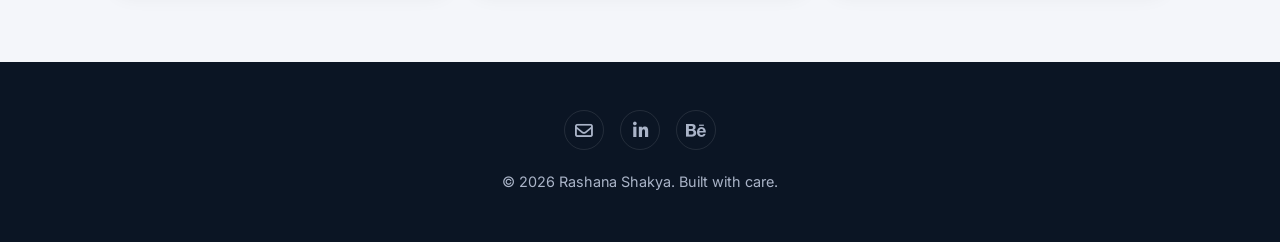
==== commit 3b3adba5: "Made some changes to the portfolio changed color and added effects" ====
--- a/case-study.html
+++ b/case-study.html
@@ -1,13 +1,13 @@
 <!DOCTYPE html>
-<html lang="en">
+<html lang="en" data-theme="light">
 <head>
 <meta charset="UTF-8" />
 <meta name="viewport" content="width=device-width, initial-scale=1.0" />
-<title>Case Study — Rashana Shakya</title>
+<title>Case Study — The Booktoria Redesign | Rashana Shakya</title>
 <link rel="stylesheet" href="styles.css" />
 <link rel="preconnect" href="https://fonts.googleapis.com">
 <link rel="stylesheet" href="https://cdnjs.cloudflare.com/ajax/libs/font-awesome/6.7.2/css/all.min.css">
-<link href="https://fonts.googleapis.com/css2?family=Inter:wght@400;500;600&family=Poppins:wght@600;700&display=swap" rel="stylesheet">
+<link href="https://fonts.googleapis.com/css2?family=Inter:wght@400;500;600;700&family=Poppins:wght@600;700&display=swap" rel="stylesheet">
 </head>
 <body>
 
@@ -16,9 +16,15 @@
     <a href="index.html" class="brand">Rashana Shakya</a>
     <ul class="nav-links">
       <li><a href="index.html#home">Home</a></li>
-      <li><a href="index.html#about">About me</a></li>
-      <li><a href="case-study.html" class="active">Case study</a></li>
-      <li><a href="file:///C:/xampp/htdocs/portfolio/UI_UX_Internship_Resume%20pdf.pdf">Resume</a></li>
+      <li><a href="index.html#work">Work</a></li>
+      <li><a href="index.html#about">About</a></li>
+      <li><a href="index.html#contact">Contact</a></li>
+      <li><a href="resume.html">Resume</a></li>
+      <li class="theme-toggle-wrap">
+        <button class="theme-toggle" aria-label="Toggle theme">
+          <i class="fa-regular fa-moon"></i>
+        </button>
+      </li>
     </ul>
     <button class="nav-toggle" aria-label="Toggle menu">
       <span></span><span></span><span></span>
@@ -26,321 +32,220 @@
   </div>
 </nav>
 
-<!-- ============================================================
-     TITLE
-     ============================================================ -->
-<section class="tight" style="text-align:center; padding-bottom: 48px;">
-  <div class="wrap">
-    <span class="eyebrow">Case study</span>
-    <!-- EDIT: your project title -->
-    <h1 style="font-size: clamp(2rem, 4vw, 2.7rem);">The Booktoria Redesign</h1>
-  </div>
-</section>
-
-<!-- ============================================================
-     HERO MOCKUP (fake browser window — swap for a real screenshot
-     later by replacing this whole .browser-frame block with
-     <img src="your-screenshot.png" style="border-radius:20px;">)
-     ============================================================ -->
+<section class="tight" style="text-align:center; padding-bottom: 48px; padding-top: 120px;">
+  <div class="wrap">
+    <span class="eyebrow reveal">Case Study</span>
+    <h1 class="reveal reveal-delay-1" style="font-size: clamp(2rem, 4vw, 2.7rem);">The Booktoria Redesign</h1>
+  </div>
+</section>
+
 <section style="padding-top:0;">
-  <div class="wrap">
-    <img src="images/hero section.png"
-     alt="Booktoria Homepage"
-     style="width:100%; border-radius:20px; display:block;">
-  </div>
-</section>
-
-<!-- ============================================================
-     STUDY OVERVIEW
-     ============================================================ -->
+  <div class="wrap reveal">
+    <img src="images/hero%20section.png" alt="Booktoria Homepage" class="cs-hero-image">
+  </div>
+</section>
+
 <section>
-  <div class="wrap grid-2" style="grid-template-columns: 1.5fr 1fr; align-items:start;">
-    <div>
-      <!-- EDIT: your project name -->
-      <h2>The Booktoria Study</h2>
-      <!-- EDIT: 1-2 paragraph project summary -->
-      <p style="color: var(--text-muted); max-width: 560px;">
-        Booktoria is a bookstore website offering both new and secondhand books, including a thrift/resale section. While the site had a functional core browsing, filtering, and checkout it lacked key elements that build buyer trust and support discovery.
-      </p>
-      <p style="color: var(--text-muted); max-width: 560px;">
-        As a self-directed redesign project, I audited the site, identified critical UX gaps, and redesigned four core screens to improve product trust and discovery
-      </p>
-    </div>
-    <div class="card">
-      <!-- EDIT: your role -->
-      <p style="font-size:0.78rem; letter-spacing:0.06em; text-transform:uppercase; color:var(--text-muted); margin-bottom:6px;">My role</p>
-      <p style="font-weight:600; margin-bottom:18px;">UX/UI Design (research, wireframing, high-fidelity design)</p>
-      <!-- EDIT: your tools -->
-      <p style="font-size:0.78rem; letter-spacing:0.06em; text-transform:uppercase; color:var(--text-muted); margin-bottom:6px;">Tools</p>
-      <p style="font-weight:600; margin-bottom:18px;">Figma</p>
-      <!-- EDIT: platforms -->
-      <p style="font-size:0.78rem; letter-spacing:0.06em; text-transform:uppercase; color:var(--text-muted); margin-bottom:6px;">Platforms</p>
-      <p style="font-weight:600; margin:0;">Web: Desktop + Mobile</p>
-    </div>
-  </div>
-</section>
-
-<!-- ============================================================
-     THE PROBLEM
-     ============================================================ -->
+  <div class="wrap">
+    <div class="grid-2" style="grid-template-columns: 1.5fr 1fr; align-items:start;">
+      <div class="reveal">
+        <h2>The Booktoria Study</h2>
+        <p style="color: var(--text-muted); max-width: 560px;">
+          Booktoria is a bookstore website offering both new and secondhand books, including a thrift/resale section. While the site had a functional core — browsing, filtering, and checkout — it lacked key elements that build buyer trust and support discovery.
+        </p>
+        <p style="color: var(--text-muted); max-width: 560px;">
+          As a self-directed redesign project, I audited the site, identified critical UX gaps, and redesigned four core screens to improve product trust and discovery.
+        </p>
+      </div>
+      <div class="card reveal reveal-delay-1">
+        <p class="cs-section-label">My Role</p>
+        <p class="cs-section-value">UX/UI Design (research, wireframing, high-fidelity design)</p>
+        <p class="cs-section-label">Tools</p>
+        <p class="cs-section-value">Figma</p>
+        <p class="cs-section-label">Platforms</p>
+        <p class="cs-section-value" style="margin-bottom:0;">Web: Desktop + Mobile</p>
+      </div>
+    </div>
+  </div>
+</section>
+
 <section class="tight">
-  <div class="wrap">
-    <div class="callout-dark">
-      <h3 style="font-size: 1.5rem;">The Problem</h3>
-      <!-- EDIT: 2-3 short problem statements, one per paragraph -->
-      <p>Booktoria had a functional buying flow, but users had no way to evaluate whether a book was worth buying there were no descriptions or reviews on product pages.</p>
-      <p>The homepage offered no starting point for discovery, forcing users to search blindly with no bestsellers or featured picks. </p>
-      <p>These weren't cosmetic issues they sat directly on the path to purchase, affecting whether a visitor converted into a buyer.</p>
-    </div>
-  </div>
-</section>
-
-<!-- ============================================================
-     DESKTOP EXPERIENCE
-     ============================================================ -->
+  <div class="wrap reveal">
+    <div class="callout-dark" style="background:linear-gradient(135deg, var(--accent), #be123c); color:#fff; border-radius:var(--radius-lg); padding:44px;">
+      <h3 style="font-size: 1.5rem; color:#fff;">The Problem</h3>
+      <p style="color:rgba(255,255,255,0.88);">Booktoria had a functional buying flow, but users had no way to evaluate whether a book was worth buying — there were no descriptions or reviews on product pages.</p>
+      <p style="color:rgba(255,255,255,0.88);">The homepage offered no starting point for discovery, forcing users to search blindly with no bestsellers or featured picks.</p>
+      <p style="color:rgba(255,255,255,0.88); margin-bottom:0;">These weren't cosmetic issues — they sat directly on the path to purchase, affecting whether a visitor converted into a buyer.</p>
+    </div>
+  </div>
+</section>
+
 <section>
   <div class="wrap">
-    <div class="section-head">
+    <div class="section-head reveal">
       <h2 style="font-size:1.8rem;">Desktop Experience</h2>
+      <div class="section-divider"></div>
       <p>Optimizing for deep discovery and detailed comparison.</p>
     </div>
 
     <div class="grid-2">
-
-      <!-- Homepage -->
-      <div>
-        <div class="card" style="padding:20px; background:#111827; border-radius:20px;">
-          <img src="images/booktoria_home page.png"
-               alt="Homepage"
-               style="width:100%; border-radius:12px; display:block;">
-        </div>
-
-        <h4 style="margin-top:18px;">Homepage</h4>
-
-        <p style="color:var(--text-muted);">
-          Added a <strong>Bestsellers/Featured</strong> section to give users an immediate starting point for discovery instead of relying on blind search.
-        </p>
-      </div>
-
-      <!-- Search -->
-      <div>
-        <div class="card" style="padding:20px; background:#111827; border-radius:20px;">
-          <img src="images/search.png"
-               alt="Search and Browse"
-               style="width:100%; border-radius:12px; display:block;">
-        </div>
-
-        <h4 style="margin-top:18px;">Search &amp; Browse</h4>
-
-        <p style="color:var(--text-muted);">
-          Introduced filtering by author and stock availability, plus rating-based sorting to help users narrow results faster.
-        </p>
-      </div>
-
-      <!-- Detail -->
-      <div>
-        <div class="card" style="padding:20px; background:#111827; border-radius:20px;">
-          <img src="images/view.png"
-               alt="Book Details"
-               style="width:100%; border-radius:12px; display:block;">
-        </div>
-
-        <h4 style="margin-top:18px;">Detail Page</h4>
-
-        <p style="color:var(--text-muted);">
-          Added an expandable description and reviews so users can confidently evaluate books before purchasing.
-        </p>
-      </div>
-
-      <!-- Cart -->
-      <div>
-        <div class="card" style="padding:20px; background:#111827; border-radius:20px;">
-          <img src="images/cart.png"
-               alt="Cart"
-               style="width:100%; border-radius:12px; display:block;">
-        </div>
-
-        <h4 style="margin-top:18px;">Cart</h4>
-
-        <p style="color:var(--text-muted);">
-          Added a clear price breakdown to improve pricing transparency and reduce cart abandonment.
-        </p>
-      </div>
-
-    </div>
-  </div>
-</section>
-
-<!-- ============================================================
-     MOBILE EXPERIENCE
-     ============================================================ -->
+      <div class="cs-showcase-item reveal">
+        <div class="cs-showcase-image">
+          <img src="images/booktoria_home%20page.png" alt="Homepage">
+        </div>
+        <h4>Homepage</h4>
+        <p>Added a <strong>Bestsellers/Featured</strong> section to give users an immediate starting point for discovery instead of relying on blind search.</p>
+      </div>
+
+      <div class="cs-showcase-item reveal reveal-delay-1">
+        <div class="cs-showcase-image">
+          <img src="images/search.png" alt="Search and Browse">
+        </div>
+        <h4>Search &amp; Browse</h4>
+        <p>Introduced filtering by author and stock availability, plus rating-based sorting to help users narrow results faster.</p>
+      </div>
+
+      <div class="cs-showcase-item reveal reveal-delay-2">
+        <div class="cs-showcase-image">
+          <img src="images/view.png" alt="Book Details">
+        </div>
+        <h4>Detail Page</h4>
+        <p>Added an expandable description and reviews so users can confidently evaluate books before purchasing.</p>
+      </div>
+
+      <div class="cs-showcase-item reveal reveal-delay-3">
+        <div class="cs-showcase-image">
+          <img src="images/cart.png" alt="Cart">
+        </div>
+        <h4>Cart</h4>
+        <p>Added a clear price breakdown to improve pricing transparency and reduce cart abandonment.</p>
+      </div>
+    </div>
+  </div>
+</section>
+
 <section class="tight">
   <div class="wrap">
-    <div class="section-head">
+    <div class="section-head reveal">
       <h2 style="font-size:1.8rem;">Mobile Experience</h2>
-      <!-- EDIT: why mobile mattered for this product -->
+      <div class="section-divider"></div>
       <p>Designed a mobile version so the same trust-building improvements carry across devices.</p>
     </div>
-    <div class="grid-4">
-      <div class="phone-frame">
-        <div class="frame-body">
-          <img src="images/homep.png"
-            alt="Mobile Homepage"
-            style="width:100%; height:100%; object-fit:cover; display:block;">
-          </div>
-      </div>
-      <div class="phone-frame">
-        <div class="frame-body">
-          <img src="images/searchp.png"
-            alt="Mobile Browse"
-            style="width:100%; height:100%; object-fit:cover; display:block;">
-        </div>
-      </div>
-      <div class="phone-frame">
-        <div class="frame-body">
-          <img src="images/viewp.png"
-            alt="Mobile Book Details"
-            style="width:100%; height:100%; object-fit:cover; display:block;">
-          </div>
-        </div>
-      <div class="phone-frame">
-        <div class="frame-body">
-          <img src="images/cartp.png"
-            alt="Mobile Checkout"
-            style="width:100%; height:100%; object-fit:cover; display:block;">
-          </div>
-        </div>
-    </div>
-  </div>
-</section>
-
-<!-- ============================================================
-     BEFORE & AFTER
-     ============================================================ -->
+    <div class="mockup-grid reveal">
+      <div class="phone-mockup">
+        <img src="images/homep.png" alt="Mobile Homepage">
+      </div>
+      <div class="phone-mockup">
+        <img src="images/searchp.png" alt="Mobile Browse">
+      </div>
+      <div class="phone-mockup">
+        <img src="images/viewp.png" alt="Mobile Book Details">
+      </div>
+      <div class="phone-mockup">
+        <img src="images/cartp.png" alt="Mobile Checkout">
+      </div>
+    </div>
+  </div>
+</section>
+
 <section>
   <div class="wrap" style="text-align:center;">
-    <h2 style="font-size:1.8rem; margin-bottom:36px;">Before &amp; After</h2>
-
-    <!-- Old Design -->
-    <p style="font-size:0.8rem; letter-spacing:0.06em; text-transform:uppercase; color:var(--text-muted); margin-bottom:14px;">
-      Old Design
-    </p>
-
-    <div style="background:#111827; padding:20px; border-radius:20px; max-width:600px; margin:0 auto 40px;">
-      <img src="images/old_design.png"
-           alt="Original Booktoria Design"
-           style="width:100%; border-radius:12px; display:block;">
-    </div>
-
-    <!-- Redesigned -->
-    <p style="font-size:0.8rem; letter-spacing:0.06em; text-transform:uppercase; color:var(--text-muted); margin-bottom:14px;">
-      Redesigned
-    </p>
-
-    <div style="background:#111827; padding:20px; border-radius:20px; max-width:600px; margin:0 auto;">
-      <img src="images/redesign.png"
-           alt="Redesigned Booktoria"
-           style="width:100%; border-radius:12px; display:block;">
-    </div>
-
-  </div>
-</section>
-
-<!-- ============================================================
-     KEY IMPROVEMENT
-     ============================================================ -->
+    <div class="section-head reveal" style="text-align:center;">
+      <h2 style="font-size:1.8rem;">Before &amp; After</h2>
+      <div class="section-divider" style="margin:12px auto 0;"></div>
+    </div>
+
+    <p class="reveal" style="font-size:0.8rem; letter-spacing:0.06em; text-transform:uppercase; color:var(--text-muted); margin-bottom:14px;">Old Design</p>
+    <div class="before-after-image reveal reveal-delay-1">
+      <img src="images/old_design.png" alt="Original Booktoria Design">
+    </div>
+
+    <p class="reveal" style="font-size:0.8rem; letter-spacing:0.06em; text-transform:uppercase; color:var(--text-muted); margin:40px 0 14px;">Redesigned</p>
+    <div class="before-after-image reveal reveal-delay-2">
+      <img src="images/redesign.png" alt="Redesigned Booktoria">
+    </div>
+  </div>
+</section>
+
 <section class="tight" style="padding-top:0;">
-  <div class="wrap">
-    <div class="callout-navy" style="border-left: 4px solid var(--blue-accent);">
-      <h3 style="font-size:1.2rem;">✓ Key improvement</h3>
-      <!-- EDIT: one paragraph summarizing the overall impact -->
-      <p style="margin:0;">
+  <div class="wrap reveal">
+    <div class="callout-navy" style="background:var(--navy-950); color:var(--text-on-navy); border-radius:var(--radius-lg); padding:40px; border-left:4px solid var(--accent);">
+      <h3 style="color:#fff; font-size:1.2rem;">
+        <i class="fa-solid fa-check" style="color:var(--accent);"></i> Key improvement
+      </h3>
+      <p style="color:var(--text-on-navy-muted); margin:0;">
         Booktoria lacked the information users needed to make confident purchasing decisions. My redesign addressed these gaps by adding reviews, book descriptions, bestseller recommendations, and transparent pricing to improve trust, discovery, and the overall user experience.
       </p>
     </div>
   </div>
 </section>
 
-<!-- ============================================================
-     CTA
-     ============================================================ -->
 <section class="tight">
   <div class="wrap">
-
-    <div class="card" style="text-align:center; padding:40px;">
-      <h2 style="font-size:1.6rem; margin-bottom:16px;">
-        Experience the Solution
-      </h2>
-
-      <p style="color:var(--text-muted); margin-bottom:28px;">
-        Explore the interactive prototypes and experience the redesigned Booktoria interface.
-      </p>
-
-      <div style="display:flex; justify-content:center; gap:16px; flex-wrap:wrap;">
-        <a href="https://www.figma.com/proto/bwEuZFbxO5GjRgAHo2in4Y/Untitled?node-id=496-8674&t=FoJ2WQnzz3OTCw9r-1&scaling=scale-down&content-scaling=fixed&page-id=0%3A1"
-           target="_blank"
-           rel="noopener noreferrer"
-           class="btn btn-outline">
-          View Desktop Prototype →
+    <div class="card cs-cta-card reveal">
+      <h2>Experience the Solution</h2>
+      <p>Explore the interactive prototypes and experience the redesigned Booktoria interface.</p>
+      <div class="cs-cta-actions">
+        <a href="https://www.figma.com/proto/bwEuZFbxO5GjRgAHo2in4Y/Untitled?node-id=496-8674&t=FoJ2WQnzz3OTCw9r-1&scaling=scale-down&content-scaling=fixed&page-id=0%3A1" target="_blank" rel="noopener noreferrer" class="btn btn-outline">
+          Desktop Prototype <i class="fa-solid fa-arrow-right"></i>
         </a>
-
-        <a href="https://www.figma.com/proto/bwEuZFbxO5GjRgAHo2in4Y/Untitled?node-id=617-11908&t=8jiGHm0Whi6sTJyR-1&scaling=scale-down&content-scaling=fixed&page-id=244%3A1156&starting-point-node-id=617%3A11908"
-           target="_blank"
-           rel="noopener noreferrer"
-           class="btn btn-outline">
-          View Mobile Prototype →
+        <a href="https://www.figma.com/proto/bwEuZFbxO5GjRgAHo2in4Y/Untitled?node-id=617-11908&t=8jiGHm0Whi6sTJyR-1&scaling=scale-down&content-scaling=fixed&page-id=244%3A1156&starting-point-node-id=617%3A11908" target="_blank" rel="noopener noreferrer" class="btn btn-outline">
+          Mobile Prototype <i class="fa-solid fa-arrow-right"></i>
         </a>
       </div>
     </div>
-
-  </div>
-</section>
-
-<section class="tight" style="padding-top: 0;">
-  <div class="wrap">
-    <div class="section-head">
-      <h2 style="font-size: 2rem;">Contacts</h2>
-      <div style="width:48px; height:4px; background:var(--blue-accent); border-radius:4px; margin-top:10px;"></div>
-    </div>
-
-    <div style="display:grid; grid-template-columns:repeat(3, 1fr); gap:20px;">
-
-      <!-- Email -->
-      <div class="card" style="display:flex; flex-direction:column; align-items:center; text-align:center; gap:10px;">
-        <span style="font-size:28px;">✉️</span>
+  </div>
+</section>
+
+<section class="tight" style="padding-top:0;">
+  <div class="wrap">
+    <div class="section-head reveal">
+      <span class="eyebrow">Contact</span>
+      <h2 style="font-size: 2rem;">Let's Connect</h2>
+      <div class="section-divider"></div>
+    </div>
+
+    <div class="contact-grid">
+      <div class="contact-card reveal">
+        <div class="icon-wrap">
+          <i class="fa-regular fa-envelope"></i>
+        </div>
         <h4>Email</h4>
-        <a href="mailto:shakyarashana2@gmail.com">
-          shakyarashana2@gmail.com
-        </a>
-      </div>
-
-      <!-- LinkedIn -->
-      <div class="card" style="display:flex; flex-direction:column; align-items:center; text-align:center; gap:10px;">
-        <i class="fa-brands fa-linkedin" style="font-size:32px; color:#0A66C2;"></i>
+        <a href="mailto:shakyarashana2@gmail.com">shakyarashana2@gmail.com</a>
+      </div>
+
+      <div class="contact-card reveal reveal-delay-1">
+        <div class="icon-wrap">
+          <i class="fa-brands fa-linkedin-in"></i>
+        </div>
         <h4>LinkedIn</h4>
-        <a href="https://www.linkedin.com/in/rashana-shakya-88655641a/"
-           target="_blank"
-           rel="noopener noreferrer">
-          View Profile
-        </a>
-      </div>
-
-      <!-- Behance -->
-      <div class="card" style="display:flex; flex-direction:column; align-items:center; text-align:center; gap:10px;">
-        <i class="fa-brands fa-behance" style="font-size:32px; color:#1769FF;"></i>
+        <a href="https://www.linkedin.com/in/rashana-shakya-88655641a/" target="_blank" rel="noopener noreferrer">View Profile</a>
+      </div>
+
+      <div class="contact-card reveal reveal-delay-2">
+        <div class="icon-wrap">
+          <i class="fa-brands fa-behance"></i>
+        </div>
         <h4>Behance</h4>
-        <a href="https://www.behance.net/rashanashakya"
-           target="_blank"
-           rel="noopener noreferrer">
-          View Portfolio
-        </a>
-      </div>
-
-    </div>
-  </div>
-</section>
+        <a href="https://www.behance.net/rashanashakya" target="_blank" rel="noopener noreferrer">View Portfolio</a>
+      </div>
+    </div>
+  </div>
+</section>
+
+<button class="back-to-top" aria-label="Back to top">
+  <i class="fa-solid fa-arrow-up"></i>
+</button>
+
 <footer class="site-footer">
-  © 2026 Rashana Shakya. Built with care.
+  <div class="wrap">
+    <div class="footer-socials">
+      <a href="mailto:shakyarashana2@gmail.com" aria-label="Email"><i class="fa-regular fa-envelope"></i></a>
+      <a href="https://www.linkedin.com/in/rashana-shakya-88655641a/" target="_blank" rel="noopener noreferrer" aria-label="LinkedIn"><i class="fa-brands fa-linkedin-in"></i></a>
+      <a href="https://www.behance.net/rashanashakya" target="_blank" rel="noopener noreferrer" aria-label="Behance"><i class="fa-brands fa-behance"></i></a>
+    </div>
+    <p style="margin:0;">&copy; 2026 Rashana Shakya. Built with care.</p>
+  </div>
 </footer>
 
 <script src="script.js"></script>
--- a/styles.css
+++ b/styles.css
@@ -1,44 +1,84 @@
-/* ============================================================
-   PORTFOLIO STYLESHEET
-   ------------------------------------------------------------
-   This one file controls the look of every page. Colors and
-   fonts are defined once at the top as "variables" (the
-   --something: value; lines below). Change a value there and
-   it updates everywhere on the site automatically.
-   ============================================================ */
-
 :root {
-  /* ---- COLORS: edit these to re-theme the whole site ---- */
-  --navy-950: #0b1524;      /* darkest background (hero, footer, callouts) */
-  --navy-800: #11213a;      /* slightly lighter navy for cards on dark bg */
-  --blue-accent: #3b6fe0;   /* primary accent blue (buttons, links, badges) */
-  --blue-accent-light: #6f9bff;
-  --bg-page: #f4f6fa;       /* main light background */
-  --bg-card: #ffffff;       /* card background on light sections */
-  --border-soft: #e3e7ee;   /* subtle border on light cards */
-  --text-dark: #131c2b;     /* primary text on light background */
-  --text-muted: #5c6675;    /* secondary / paragraph text */
-  --text-on-navy: #eef1f8;  /* primary text on dark background */
+  --navy-950: #0b1524;
+  --navy-800: #11213a;
+  --accent: #e11d48;
+  --accent-light: #fb7185;
+  --accent-glow: rgba(225, 29, 72, 0.3);
+  --bg-page: #f4f6fa;
+  --bg-card: #ffffff;
+  --border-soft: #e3e7ee;
+  --text-dark: #131c2b;
+  --text-muted: #5c6675;
+  --text-on-navy: #eef1f8;
   --text-on-navy-muted: #aab4c8;
-
-  /* ---- TYPE ---- */
   --font-display: "Poppins", "Segoe UI", sans-serif;
   --font-body: "Inter", "Segoe UI", sans-serif;
-
-  /* ---- LAYOUT ---- */
   --max-width: 1120px;
   --radius-lg: 20px;
   --radius-md: 14px;
   --radius-sm: 8px;
-}
-
-* {
-  box-sizing: border-box;
-}
-
-html {
-  scroll-behavior: smooth;
-}
+  --shadow-card: 0 4px 20px rgba(11, 21, 36, 0.06);
+  --shadow-card-hover: 0 12px 40px rgba(11, 21, 36, 0.12);
+  --transition: 0.3s cubic-bezier(0.4, 0, 0.2, 1);
+}
+
+[data-theme="dark"] {
+  --bg-page: #0a0f1a;
+  --bg-card: #111827;
+  --border-soft: #1e293b;
+  --text-dark: #f1f5f9;
+  --text-muted: #94a3b8;
+  --shadow-card: 0 4px 20px rgba(0, 0, 0, 0.2);
+  --shadow-card-hover: 0 12px 40px rgba(0, 0, 0, 0.4);
+}
+
+[data-theme="dark"] .site-nav {
+  background: rgba(10, 15, 26, 0.85);
+}
+
+[data-theme="dark"] .nav-links a:hover,
+[data-theme="dark"] .nav-links a.active {
+  color: var(--text-on-navy);
+}
+
+[data-theme="dark"] .btn-outline {
+  color: var(--text-on-navy);
+  border-color: rgba(255,255,255,0.15);
+}
+
+[data-theme="dark"] .btn-outline:hover {
+  border-color: var(--accent-light);
+  color: var(--accent-light);
+}
+
+[data-theme="dark"] .tag {
+  color: var(--text-on-navy);
+  background: var(--bg-card);
+  border-color: rgba(255,255,255,0.1);
+}
+
+[data-theme="dark"] .nav-toggle span {
+  background: var(--text-on-navy);
+}
+
+[data-theme="dark"] .contact-card {
+  background: var(--bg-card);
+  border-color: var(--border-soft);
+}
+
+[data-theme="dark"] .site-nav .wrap {
+  border-bottom-color: transparent;
+}
+
+[data-theme="dark"] .badge {
+  color: var(--text-on-navy-muted);
+  background: rgba(255,255,255,0.05);
+  border-color: rgba(255,255,255,0.1);
+}
+
+* { box-sizing: border-box; }
+
+html { scroll-behavior: smooth; }
 
 body {
   margin: 0;
@@ -47,6 +87,7 @@
   color: var(--text-dark);
   line-height: 1.6;
   -webkit-font-smoothing: antialiased;
+  transition: background var(--transition), color var(--transition);
 }
 
 h1, h2, h3, h4 {
@@ -56,14 +97,9 @@
   line-height: 1.25;
 }
 
-p {
-  margin: 0 0 1em 0;
-}
-
-a {
-  color: inherit;
-  text-decoration: none;
-}
+p { margin: 0 0 1em 0; }
+
+a { color: inherit; text-decoration: none; }
 
 img { max-width: 100%; display: block; }
 
@@ -73,23 +109,35 @@
   padding: 0 32px;
 }
 
-/* ============================================================
-   NAVIGATION
-   ============================================================ */
+.gradient-text {
+  background: linear-gradient(135deg, var(--accent), var(--accent-light));
+  -webkit-background-clip: text;
+  -webkit-text-fill-color: transparent;
+  background-clip: text;
+}
+
+/* ===== NAVIGATION ===== */
 .site-nav {
-  position: sticky;
+  position: fixed;
   top: 0;
+  left: 0;
+  right: 0;
   z-index: 50;
-  background: rgba(244, 246, 250, 0.85);
-  backdrop-filter: blur(10px);
+  background: rgba(244, 246, 250, 0.8);
+  backdrop-filter: blur(16px) saturate(1.8);
   border-bottom: 1px solid var(--border-soft);
+  transition: background var(--transition), box-shadow var(--transition);
+}
+
+.site-nav.scrolled {
+  box-shadow: 0 4px 30px rgba(0, 0, 0, 0.08);
 }
 
 .site-nav .wrap {
   display: flex;
   align-items: center;
   justify-content: space-between;
-  height: 76px;
+  height: 72px;
 }
 
 .brand {
@@ -97,6 +145,10 @@
   font-weight: 700;
   font-size: 1.15rem;
   letter-spacing: -0.01em;
+  background: linear-gradient(135deg, var(--accent), var(--accent-light));
+  -webkit-background-clip: text;
+  -webkit-text-fill-color: transparent;
+  background-clip: text;
 }
 
 .nav-links {
@@ -105,21 +157,37 @@
   list-style: none;
   margin: 0;
   padding: 0;
+  align-items: center;
 }
 
 .nav-links a {
-  font-size: 0.95rem;
+  font-size: 0.9rem;
   color: var(--text-muted);
   font-weight: 500;
-  transition: color 0.15s ease;
+  transition: color var(--transition);
   padding: 6px 0;
-  border-bottom: 2px solid transparent;
+  position: relative;
+}
+
+.nav-links a::after {
+  content: '';
+  position: absolute;
+  bottom: 0;
+  left: 0;
+  width: 0;
+  height: 2px;
+  background: var(--accent);
+  transition: width var(--transition);
+}
+
+.nav-links a:hover::after,
+.nav-links a.active::after {
+  width: 100%;
 }
 
 .nav-links a:hover,
 .nav-links a.active {
   color: var(--text-dark);
-  border-bottom-color: var(--blue-accent);
 }
 
 .nav-toggle {
@@ -127,66 +195,104 @@
   background: none;
   border: none;
   cursor: pointer;
-  padding: 8px;
-}
+  padding: 4px;
+  z-index: 51;
+}
+
 .nav-toggle span {
   display: block;
   width: 22px;
   height: 2px;
   background: var(--text-dark);
   margin: 5px 0;
-}
-
-/* ============================================================
-   BUTTONS
-   ============================================================ */
+  transition: all 0.3s ease;
+  border-radius: 2px;
+}
+
+.nav-toggle.open span:nth-child(1) {
+  transform: rotate(45deg) translate(5px, 5px);
+}
+
+.nav-toggle.open span:nth-child(2) {
+  opacity: 0;
+}
+
+.nav-toggle.open span:nth-child(3) {
+  transform: rotate(-45deg) translate(5px, -5px);
+}
+
+/* Theme toggle */
+.theme-toggle {
+  background: none;
+  border: 1.5px solid var(--border-soft);
+  border-radius: 50%;
+  width: 36px;
+  height: 36px;
+  display: flex;
+  align-items: center;
+  justify-content: center;
+  cursor: pointer;
+  font-size: 1rem;
+  transition: all var(--transition);
+  color: var(--text-muted);
+  padding: 0;
+}
+
+.theme-toggle:hover {
+  border-color: var(--accent);
+  color: var(--accent);
+  transform: rotate(15deg);
+}
+
+/* ===== BUTTONS ===== */
 .btn {
   display: inline-flex;
   align-items: center;
   gap: 8px;
   font-family: var(--font-body);
   font-weight: 600;
-  font-size: 0.95rem;
-  padding: 13px 26px;
+  font-size: 0.9rem;
+  padding: 12px 24px;
   border-radius: 999px;
   border: none;
   cursor: pointer;
-  transition: transform 0.15s ease, box-shadow 0.15s ease, opacity 0.15s ease;
-}
-.btn:hover { transform: translateY(-1px); }
+  transition: all var(--transition);
+}
+
+.btn:hover { transform: translateY(-2px); }
 
 .btn-primary {
-  background: var(--blue-accent);
+  background: linear-gradient(135deg, var(--accent), #be123c);
   color: #fff;
-  box-shadow: 0 8px 20px -8px rgba(59, 111, 224, 0.6);
-}
-.btn-primary:hover { opacity: 0.92; }
+  box-shadow: 0 8px 24px -6px var(--accent-glow);
+}
+
+.btn-primary:hover {
+  box-shadow: 0 12px 32px -6px var(--accent-glow);
+  opacity: 0.95;
+}
 
 .btn-outline {
   background: transparent;
   color: var(--text-dark);
   border: 1.5px solid var(--border-soft);
 }
-.btn-outline:hover { border-color: var(--blue-accent); color: var(--blue-accent); }
-
-.btn-outline-light {
-  background: transparent;
-  color: var(--text-on-navy);
-  border: 1.5px solid rgba(255,255,255,0.25);
-}
-.btn-outline-light:hover { border-color: var(--blue-accent-light); color: var(--blue-accent-light); }
-
-/* ============================================================
-   BADGE / EYEBROW / TAG
-   ============================================================ */
+
+.btn-outline:hover {
+  border-color: var(--accent);
+  color: var(--accent);
+  box-shadow: 0 4px 16px rgba(225, 29, 72, 0.15);
+}
+
+/* ===== BADGE / TAG ===== */
 .eyebrow {
   display: inline-block;
   font-size: 0.78rem;
   font-weight: 600;
   letter-spacing: 0.08em;
   text-transform: uppercase;
-  color: var(--blue-accent);
-  background: rgba(59, 111, 224, 0.1);
+  color: var(--accent);
+  background: rgba(225, 29, 72, 0.1);
   padding: 6px 14px;
   border-radius: 999px;
   margin-bottom: 18px;
@@ -194,13 +300,14 @@
 
 .badge {
   display: inline-block;
-  font-size: 0.85rem;
+  font-size: 0.8rem;
   font-weight: 500;
-  color: var(--text-muted);
-  background: var(--bg-card);
-  border: 1px solid var(--border-soft);
+  color: var(--accent);
+  background: rgba(225, 29, 72, 0.08);
+  border: 1px solid rgba(225, 29, 72, 0.2);
   padding: 6px 16px;
   border-radius: 999px;
+  margin-bottom: 20px;
 }
 
 .tag {
@@ -212,127 +319,420 @@
   border: 1px solid var(--border-soft);
   padding: 6px 14px;
   border-radius: var(--radius-sm);
-}
-
-/* ============================================================
-   SECTION SPACING
-   ============================================================ */
-section {
-  padding: 96px 0;
-}
-section.tight { padding: 64px 0; }
-
-.section-head {
-  margin-bottom: 48px;
-}
+  transition: all var(--transition);
+}
+
+.tag:hover {
+  border-color: var(--accent);
+  color: var(--accent);
+  transform: translateY(-1px);
+}
+
+/* ===== SECTION SPACING ===== */
+section { padding: 100px 0; }
+section.tight { padding: 70px 0; }
+
+.section-head { margin-bottom: 50px; }
+
 .section-head p {
   color: var(--text-muted);
   max-width: 560px;
-  margin-top: 8px;
-}
-
-/* ============================================================
-   CARD
-   ============================================================ */
+  margin-top: 10px;
+  font-size: 1.05rem;
+}
+
+.section-divider {
+  width: 48px;
+  height: 4px;
+  background: linear-gradient(90deg, var(--accent), var(--accent-light));
+  border-radius: 4px;
+  margin-top: 12px;
+}
+
+/* ===== CARD ===== */
 .card {
   background: var(--bg-card);
   border: 1px solid var(--border-soft);
   border-radius: var(--radius-lg);
   padding: 28px;
-}
-
-/* ============================================================
-   MOCKUP FRAME (used to fake browser / phone screenshots
-   without needing real image files)
-   ============================================================ */
-.browser-frame {
-  background: var(--navy-950);
+  box-shadow: var(--shadow-card);
+  transition: all var(--transition);
+}
+
+.card:hover {
+  box-shadow: var(--shadow-card-hover);
+  transform: translateY(-2px);
+}
+
+/* ===== HERO ===== */
+.hero {
+  min-height: 100vh;
+  display: flex;
+  align-items: center;
+  padding-top: 72px;
+  position: relative;
+  overflow: hidden;
+}
+
+.hero-bg {
+  position: absolute;
+  inset: 0;
+  overflow: hidden;
+  pointer-events: none;
+}
+
+.hero-bg .orb {
+  position: absolute;
+  border-radius: 50%;
+  filter: blur(80px);
+  opacity: 0.15;
+  animation: float 20s ease-in-out infinite;
+}
+
+.hero-bg .orb:nth-child(1) {
+  width: 500px;
+  height: 500px;
+  background: var(--accent);
+  top: -10%;
+  right: -5%;
+  animation-delay: 0s;
+}
+
+.hero-bg .orb:nth-child(2) {
+  width: 350px;
+  height: 350px;
+  background: var(--accent-light);
+  bottom: -5%;
+  left: -5%;
+  animation-delay: -7s;
+}
+
+@keyframes float {
+  0%, 100% { transform: translate(0, 0) scale(1); }
+  33% { transform: translate(30px, -30px) scale(1.05); }
+  66% { transform: translate(-20px, 20px) scale(0.95); }
+}
+
+.hero-grid {
+  display: grid;
+  grid-template-columns: 1.2fr 0.8fr;
+  gap: 56px;
+  align-items: center;
+  position: relative;
+  z-index: 1;
+}
+
+.hero-content h1 {
+  font-size: clamp(2.5rem, 5vw, 3.6rem);
+  margin-top: 16px;
+  line-height: 1.15;
+}
+
+.hero-subtitle {
+  font-size: clamp(1.1rem, 2.5vw, 1.4rem);
+  font-weight: 500;
+  color: var(--text-muted);
+  margin-top: 8px;
+}
+
+.hero-text {
+  font-size: 1.05rem;
+  color: var(--text-muted);
+  max-width: 480px;
+  margin-top: 20px;
+}
+
+.hero-actions {
+  display: flex;
+  gap: 14px;
+  margin-top: 32px;
+  flex-wrap: wrap;
+}
+
+.hero-image-wrap {
+  position: relative;
+  display: flex;
+  justify-content: center;
+}
+
+.hero-image-frame {
+  width: 320px;
+  height: 420px;
+  border-radius: 20px;
+  overflow: hidden;
+  border: 2px solid var(--border-soft);
+  box-shadow: 0 20px 60px rgba(11, 21, 36, 0.15);
+  position: relative;
+  transition: all var(--transition);
+}
+
+.hero-image-frame:hover {
+  transform: scale(1.02);
+  box-shadow: 0 30px 80px rgba(11, 21, 36, 0.2);
+}
+
+.hero-image-frame img {
+  width: 100%;
+  height: 100%;
+  object-fit: cover;
+  object-position: center top;
+}
+
+.hero-image-frame::after {
+  content: '';
+  position: absolute;
+  inset: 0;
+  border-radius: 18px;
+  border: 1px solid rgba(255,255,255,0.1);
+  pointer-events: none;
+}
+
+/* ===== PROJECT CARDS ===== */
+.project-grid {
+  display: grid;
+  grid-template-columns: 1fr 1fr;
+  gap: 28px;
+}
+
+.project-card {
+  background: var(--bg-card);
+  border: 1px solid var(--border-soft);
   border-radius: var(--radius-lg);
   overflow: hidden;
-  border: 1px solid rgba(255,255,255,0.08);
-  box-shadow: 0 30px 60px -30px rgba(11, 21, 36, 0.5);
-}
-.browser-frame .frame-bar {
-  display: flex;
-  align-items: center;
-  gap: 8px;
-  padding: 12px 16px;
-  background: rgba(255,255,255,0.03);
-  border-bottom: 1px solid rgba(255,255,255,0.06);
-}
-.frame-bar .dot {
-  width: 9px; height: 9px; border-radius: 50%;
-  background: rgba(255,255,255,0.18);
-}
-.frame-body {
+  box-shadow: var(--shadow-card);
+  transition: all var(--transition);
+  cursor: pointer;
+  position: relative;
+}
+
+.project-card:hover {
+  box-shadow: var(--shadow-card-hover);
+  transform: translateY(-4px);
+}
+
+.project-card-image {
+  height: 240px;
+  overflow: hidden;
+  position: relative;
+}
+
+.project-card-image img {
+  width: 100%;
+  height: 100%;
+  object-fit: cover;
+  transition: transform 0.5s ease;
+}
+
+.project-card:hover .project-card-image img {
+  transform: scale(1.05);
+}
+
+.project-card-body {
   padding: 28px;
-  min-height: 220px;
-}
-
-.phone-frame {
-  background: var(--navy-950);
-  border-radius: 28px;
-  border: 0.5px solid var(--navy-950);
-  overflow: hidden;
-  box-shadow: 0 30px 60px -30px rgba(11, 21, 36, 0.5);
-  aspect-ratio: 9 / 18;
-}
-.phone-frame .frame-body { padding: 18px; min-height: 0; height: 100%; }
-
-.placeholder-block {
-  border-radius: var(--radius-sm);
-  background: linear-gradient(135deg, rgba(255,255,255,0.10), rgba(255,255,255,0.03));
-  border: 1px solid rgba(255,255,255,0.08);
-}
-
-.placeholder-block.light {
-  background: linear-gradient(135deg, rgba(11,21,36,0.06), rgba(11,21,36,0.02));
-  border: 1px solid rgba(11,21,36,0.08);
-}
-
-/* ============================================================
-   DARK CALLOUT (e.g. "The Problem" box)
-   ============================================================ */
-.callout-dark {
-  background: linear-gradient(135deg, var(--blue-accent), #2452b3);
-  color: #fff;
-  border-radius: var(--radius-lg);
-  padding: 44px;
-}
-.callout-dark h3 { color: #fff; }
-.callout-dark p { color: rgba(255,255,255,0.88); }
-
-.callout-navy {
+}
+
+.project-card-tag {
+  display: inline-block;
+  font-size: 0.75rem;
+  font-weight: 600;
+  letter-spacing: 0.06em;
+  text-transform: uppercase;
+  color: var(--accent);
+  background: rgba(225, 29, 72, 0.08);
+  padding: 4px 12px;
+  border-radius: 999px;
+  margin-bottom: 12px;
+}
+
+.project-card h3 {
+  font-size: 1.25rem;
+  margin-bottom: 8px;
+}
+
+.project-card p {
+  color: var(--text-muted);
+  font-size: 0.95rem;
+  margin-bottom: 16px;
+}
+
+.project-card-link {
+  color: var(--accent);
+  font-weight: 600;
+  font-size: 0.9rem;
+  display: inline-flex;
+  align-items: center;
+  gap: 6px;
+  transition: gap var(--transition);
+}
+
+.project-card:hover .project-card-link {
+  gap: 10px;
+}
+
+/* ===== ABOUT ===== */
+.about-grid {
+  display: grid;
+  grid-template-columns: 1.4fr 1fr;
+  gap: 28px;
+  align-items: start;
+}
+
+.about-side {
+  display: flex;
+  flex-direction: column;
+  gap: 20px;
+}
+
+.skills-grid {
+  display: flex;
+  flex-wrap: wrap;
+  gap: 10px;
+}
+
+.education-card {
   background: var(--navy-950);
   color: var(--text-on-navy);
   border-radius: var(--radius-lg);
-  padding: 40px;
-}
-.callout-navy h3 { color: #fff; }
-.callout-navy p { color: var(--text-on-navy-muted); }
-
-/* ============================================================
-   GRID UTILITIES
-   ============================================================ */
-.grid-2 {
-  display: grid;
-  grid-template-columns: 1fr 1fr;
-  gap: 28px;
-}
-.grid-3 {
+  padding: 32px;
+}
+
+.education-card h3 { color: #fff; }
+.education-card p { color: var(--text-on-navy-muted); margin: 0; }
+
+.education-card .label {
+  font-size: 0.78rem;
+  letter-spacing: 0.06em;
+  text-transform: uppercase;
+  color: var(--text-on-navy-muted);
+  margin-bottom: 10px;
+}
+
+.skill-label {
+  font-size: 0.8rem;
+  font-weight: 700;
+  letter-spacing: 0.06em;
+  text-transform: uppercase;
+  color: var(--text-muted);
+  margin-bottom: 14px;
+}
+
+/* ===== TIMELINE ===== */
+.timeline {
+  position: relative;
+  padding-left: 32px;
+}
+
+.timeline::before {
+  content: '';
+  position: absolute;
+  left: 8px;
+  top: 0;
+  bottom: 0;
+  width: 2px;
+  background: var(--border-soft);
+}
+
+.timeline-item {
+  position: relative;
+  padding-bottom: 36px;
+}
+
+.timeline-item:last-child {
+  padding-bottom: 0;
+}
+
+.timeline-item::before {
+  content: '';
+  position: absolute;
+  left: -26px;
+  top: 6px;
+  width: 12px;
+  height: 12px;
+  border-radius: 50%;
+  background: var(--accent);
+  border: 3px solid var(--bg-page);
+  box-shadow: 0 0 0 2px var(--accent);
+}
+
+.timeline-item .date {
+  font-size: 0.82rem;
+  color: var(--text-muted);
+  font-weight: 500;
+  margin-bottom: 4px;
+}
+
+.timeline-item h4 {
+  font-size: 1.1rem;
+  margin-bottom: 4px;
+}
+
+.timeline-item p {
+  color: var(--text-muted);
+  font-size: 0.95rem;
+  margin: 0;
+}
+
+/* ===== CONTACT ===== */
+.contact-grid {
   display: grid;
   grid-template-columns: repeat(3, 1fr);
   gap: 20px;
 }
-.grid-4 {
-  display: grid;
-  grid-template-columns: repeat(4, 1fr);
-  gap: 20px;
-}
-
-/* ============================================================
-   FOOTER
-   ============================================================ */
+
+.contact-card {
+  background: var(--bg-card);
+  border: 1px solid var(--border-soft);
+  border-radius: var(--radius-lg);
+  padding: 32px 24px;
+  display: flex;
+  flex-direction: column;
+  align-items: center;
+  text-align: center;
+  gap: 12px;
+  box-shadow: var(--shadow-card);
+  transition: all var(--transition);
+}
+
+.contact-card:hover {
+  box-shadow: var(--shadow-card-hover);
+  transform: translateY(-4px);
+}
+
+.contact-card .icon-wrap {
+  width: 56px;
+  height: 56px;
+  border-radius: 50%;
+  display: flex;
+  align-items: center;
+  justify-content: center;
+  font-size: 1.4rem;
+  background: rgba(225, 29, 72, 0.08);
+  color: var(--accent);
+  transition: all var(--transition);
+}
+
+.contact-card:hover .icon-wrap {
+  background: var(--accent);
+  color: #fff;
+  transform: scale(1.1);
+}
+
+.contact-card h4 {
+  font-size: 1rem;
+  margin-bottom: 0;
+}
+
+.contact-card a {
+  color: var(--text-muted);
+  font-size: 0.9rem;
+  transition: color var(--transition);
+}
+
+.contact-card a:hover {
+  color: var(--accent);
+}
+
+/* ===== FOOTER ===== */
 .site-footer {
   background: var(--navy-950);
   color: var(--text-on-navy-muted);
@@ -341,36 +741,297 @@
   text-align: center;
 }
 
-/* ============================================================
-   RESPONSIVE
-   ============================================================ */
+.site-footer .footer-socials {
+  display: flex;
+  justify-content: center;
+  gap: 16px;
+  margin-bottom: 20px;
+}
+
+.site-footer .footer-socials a {
+  width: 40px;
+  height: 40px;
+  border-radius: 50%;
+  border: 1px solid rgba(255,255,255,0.1);
+  display: flex;
+  align-items: center;
+  justify-content: center;
+  color: var(--text-on-navy-muted);
+  font-size: 1.1rem;
+  transition: all var(--transition);
+}
+
+.site-footer .footer-socials a:hover {
+  border-color: var(--accent);
+  color: var(--accent);
+  transform: translateY(-2px);
+}
+
+/* ===== BACK TO TOP ===== */
+.back-to-top {
+  position: fixed;
+  bottom: 32px;
+  right: 32px;
+  width: 44px;
+  height: 44px;
+  border-radius: 50%;
+  background: var(--bg-card);
+  border: 1px solid var(--border-soft);
+  box-shadow: var(--shadow-card);
+  display: flex;
+  align-items: center;
+  justify-content: center;
+  cursor: pointer;
+  font-size: 1.1rem;
+  color: var(--text-muted);
+  z-index: 40;
+  opacity: 0;
+  transform: translateY(20px);
+  pointer-events: none;
+  transition: all var(--transition);
+}
+
+.back-to-top.visible {
+  opacity: 1;
+  transform: translateY(0);
+  pointer-events: auto;
+}
+
+.back-to-top:hover {
+  border-color: var(--accent);
+  color: var(--accent);
+  transform: translateY(-3px);
+  box-shadow: var(--shadow-card-hover);
+}
+
+/* ===== SCROLL ANIMATIONS ===== */
+.reveal {
+  opacity: 0;
+  transform: translateY(30px);
+  transition: opacity 0.6s ease, transform 0.6s ease;
+}
+
+.reveal.visible {
+  opacity: 1;
+  transform: translateY(0);
+}
+
+.reveal-delay-1 { transition-delay: 0.1s; }
+.reveal-delay-2 { transition-delay: 0.2s; }
+.reveal-delay-3 { transition-delay: 0.3s; }
+.reveal-delay-4 { transition-delay: 0.4s; }
+
+/* ===== CASE STUDY SPECIFIC ===== */
+.cs-hero-image {
+  width: 100%;
+  border-radius: var(--radius-lg);
+  display: block;
+  box-shadow: 0 20px 60px rgba(11, 21, 36, 0.15);
+}
+
+.cs-section-label {
+  font-size: 0.78rem;
+  font-weight: 700;
+  letter-spacing: 0.06em;
+  text-transform: uppercase;
+  color: var(--text-muted);
+  margin-bottom: 6px;
+}
+
+.cs-section-value {
+  font-weight: 600;
+  margin-bottom: 18px;
+  font-size: 0.95rem;
+}
+
+.cs-section-value:last-child {
+  margin-bottom: 0;
+}
+
+.cs-showcase-item {
+  margin-bottom: 40px;
+}
+
+.cs-showcase-item:last-child {
+  margin-bottom: 0;
+}
+
+.cs-showcase-image {
+  background: #111827;
+  padding: 20px;
+  border-radius: var(--radius-lg);
+}
+
+.cs-showcase-image img {
+  width: 100%;
+  border-radius: 12px;
+  display: block;
+}
+
+.cs-showcase-item h4 {
+  margin-top: 18px;
+  font-size: 1.1rem;
+}
+
+.cs-showcase-item p {
+  color: var(--text-muted);
+  font-size: 0.95rem;
+}
+
+.mockup-grid {
+  display: grid;
+  grid-template-columns: repeat(4, 1fr);
+  gap: 16px;
+}
+
+.phone-mockup {
+  background: var(--navy-950);
+  border-radius: 28px;
+  border: 0.5px solid var(--navy-950);
+  overflow: hidden;
+  box-shadow: 0 20px 40px -20px rgba(11, 21, 36, 0.4);
+  aspect-ratio: 9 / 18;
+}
+
+.phone-mockup img {
+  width: 100%;
+  height: 100%;
+  object-fit: cover;
+  display: block;
+}
+
+.before-after-image {
+  background: #111827;
+  padding: 20px;
+  border-radius: var(--radius-lg);
+  max-width: 600px;
+  margin: 0 auto;
+}
+
+.before-after-image img {
+  width: 100%;
+  border-radius: 12px;
+  display: block;
+}
+
+.cs-cta-card {
+  text-align: center;
+  padding: 48px;
+}
+
+.cs-cta-card h2 {
+  font-size: 1.6rem;
+  margin-bottom: 16px;
+}
+
+.cs-cta-card p {
+  color: var(--text-muted);
+  margin-bottom: 28px;
+}
+
+.cs-cta-actions {
+  display: flex;
+  justify-content: center;
+  gap: 16px;
+  flex-wrap: wrap;
+}
+
+/* ===== RESUME PAGE ===== */
+.resume-container {
+  max-width: 760px;
+}
+
+.resume-header {
+  display: flex;
+  justify-content: space-between;
+  align-items: center;
+  flex-wrap: wrap;
+  gap: 16px;
+  margin-bottom: 40px;
+}
+
+.resume-header h1 {
+  font-size: 2rem;
+  margin: 0;
+}
+
+/* ===== GRID UTILITIES ===== */
+.grid-2 {
+  display: grid;
+  grid-template-columns: 1fr 1fr;
+  gap: 28px;
+}
+
+.grid-3 {
+  display: grid;
+  grid-template-columns: repeat(3, 1fr);
+  gap: 20px;
+}
+
+.grid-4 {
+  display: grid;
+  grid-template-columns: repeat(4, 1fr);
+  gap: 20px;
+}
+
+/* ===== RESPONSIVE ===== */
 @media (max-width: 900px) {
-  .grid-2, .grid-3, .grid-4 { grid-template-columns: 1fr; }
+  .grid-2, .grid-3, .grid-4, .project-grid, .about-grid, .hero-grid,
+  .contact-grid, .mockup-grid { grid-template-columns: 1fr; }
   section { padding: 64px 0; }
+  .hero { min-height: auto; padding: 100px 0 64px; }
+  .hero-image-frame { width: 240px; height: 320px; }
+  .hero-grid { gap: 40px; }
 }
 
 @media (max-width: 720px) {
   .nav-links {
     position: fixed;
-    top: 76px;
+    top: 0;
     left: 0;
     right: 0;
+    bottom: 0;
     background: var(--bg-page);
     flex-direction: column;
     gap: 0;
-    padding: 8px 32px 24px;
-    border-bottom: 1px solid var(--border-soft);
+    padding: 100px 32px 32px;
     transform: translateY(-8px);
     opacity: 0;
     pointer-events: none;
-    transition: opacity 0.2s ease, transform 0.2s ease;
+    transition: opacity 0.3s ease, transform 0.3s ease;
+    z-index: 50;
   }
   .nav-links.open {
     opacity: 1;
     transform: translateY(0);
     pointer-events: auto;
   }
-  .nav-links a { padding: 12px 0; border-bottom: 1px solid var(--border-soft); width: 100%; }
+  .nav-links a {
+    padding: 16px 0;
+    font-size: 1.1rem;
+    border-bottom: 1px solid var(--border-soft);
+    width: 100%;
+  }
+  .nav-links a::after { display: none; }
+  .nav-links .theme-toggle-wrap {
+    margin-top: 16px;
+  }
+  .nav-links .theme-toggle-wrap .theme-toggle {
+    width: auto;
+    height: auto;
+    border: none;
+    padding: 16px 0;
+    font-size: 1.1rem;
+    justify-content: flex-start;
+    gap: 10px;
+    border-radius: 0;
+    border-bottom: 1px solid var(--border-soft);
+    width: 100%;
+  }
   .nav-toggle { display: block; }
   .wrap { padding: 0 20px; }
-}
+  .mockup-grid { grid-template-columns: repeat(2, 1fr); }
+  .contact-grid { grid-template-columns: 1fr; }
+  .hero-image-wrap { order: -1; }
+  .back-to-top { bottom: 20px; right: 20px; }
+}
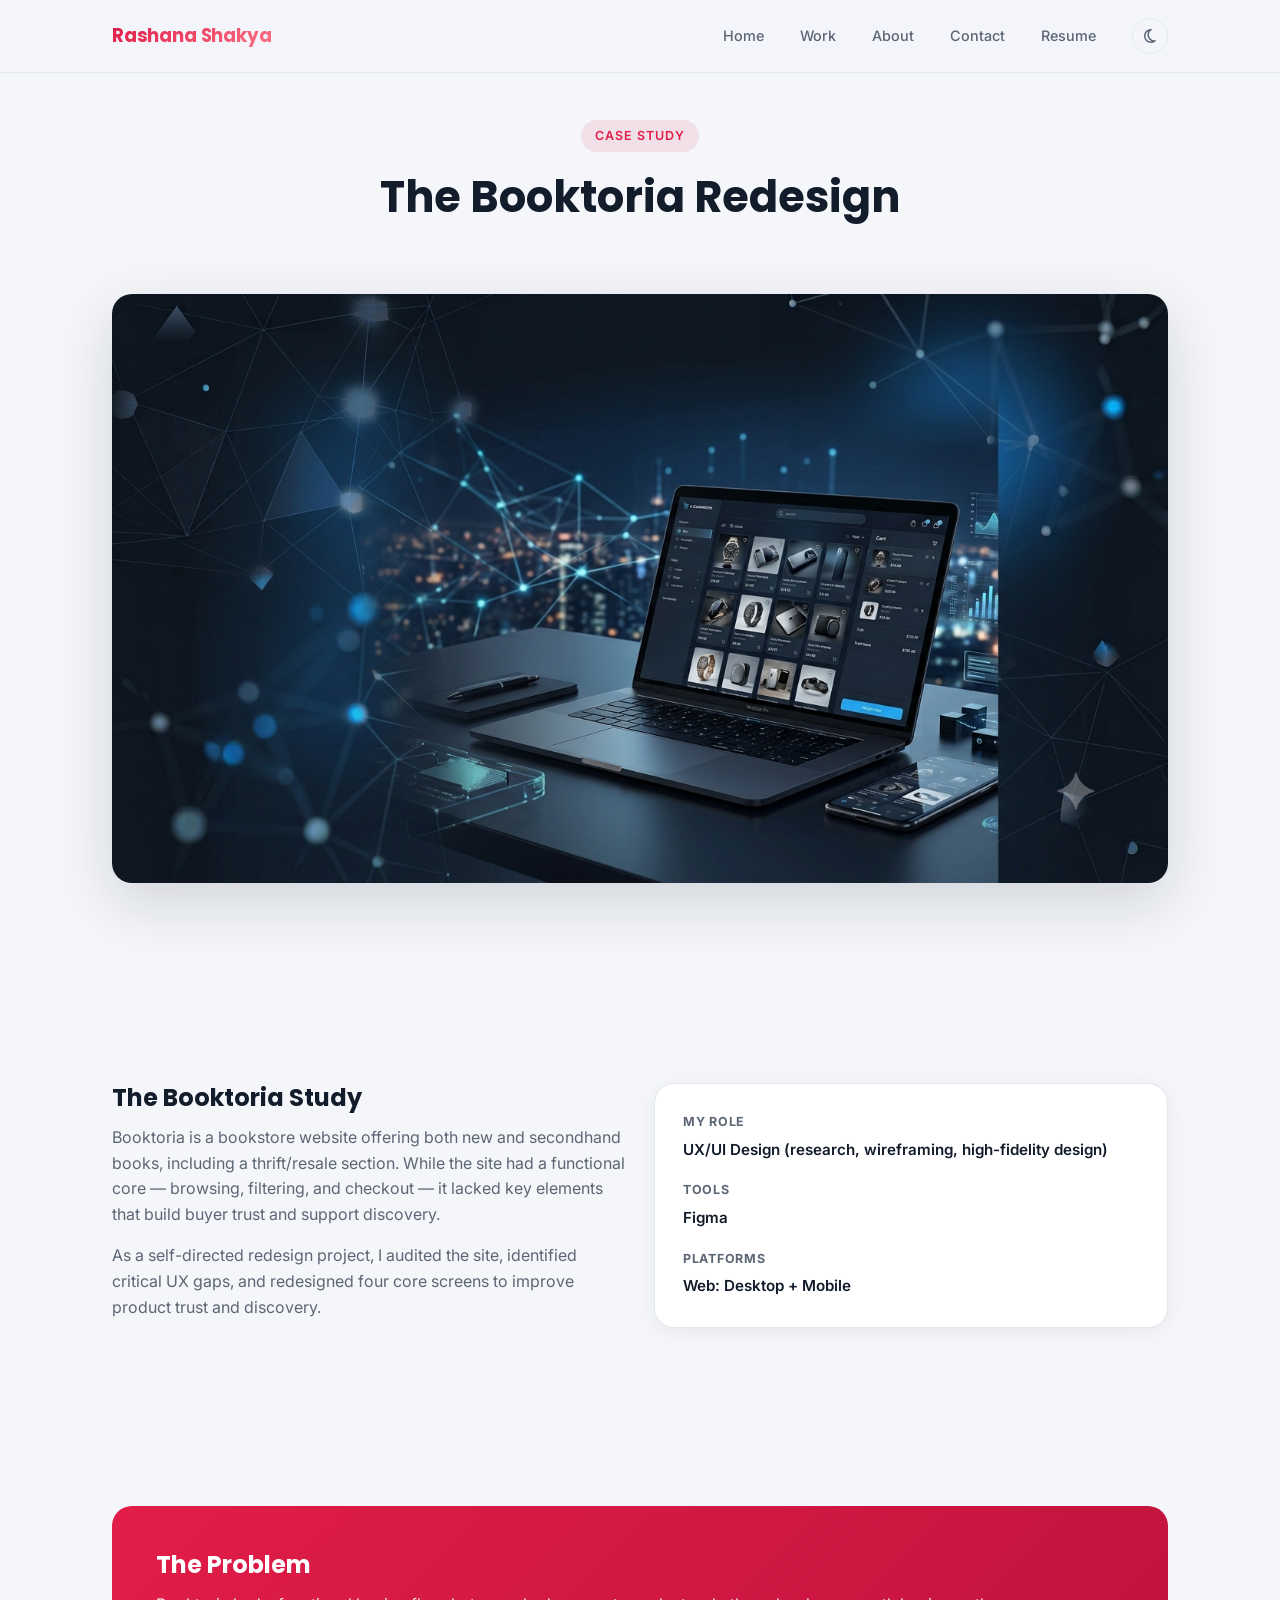
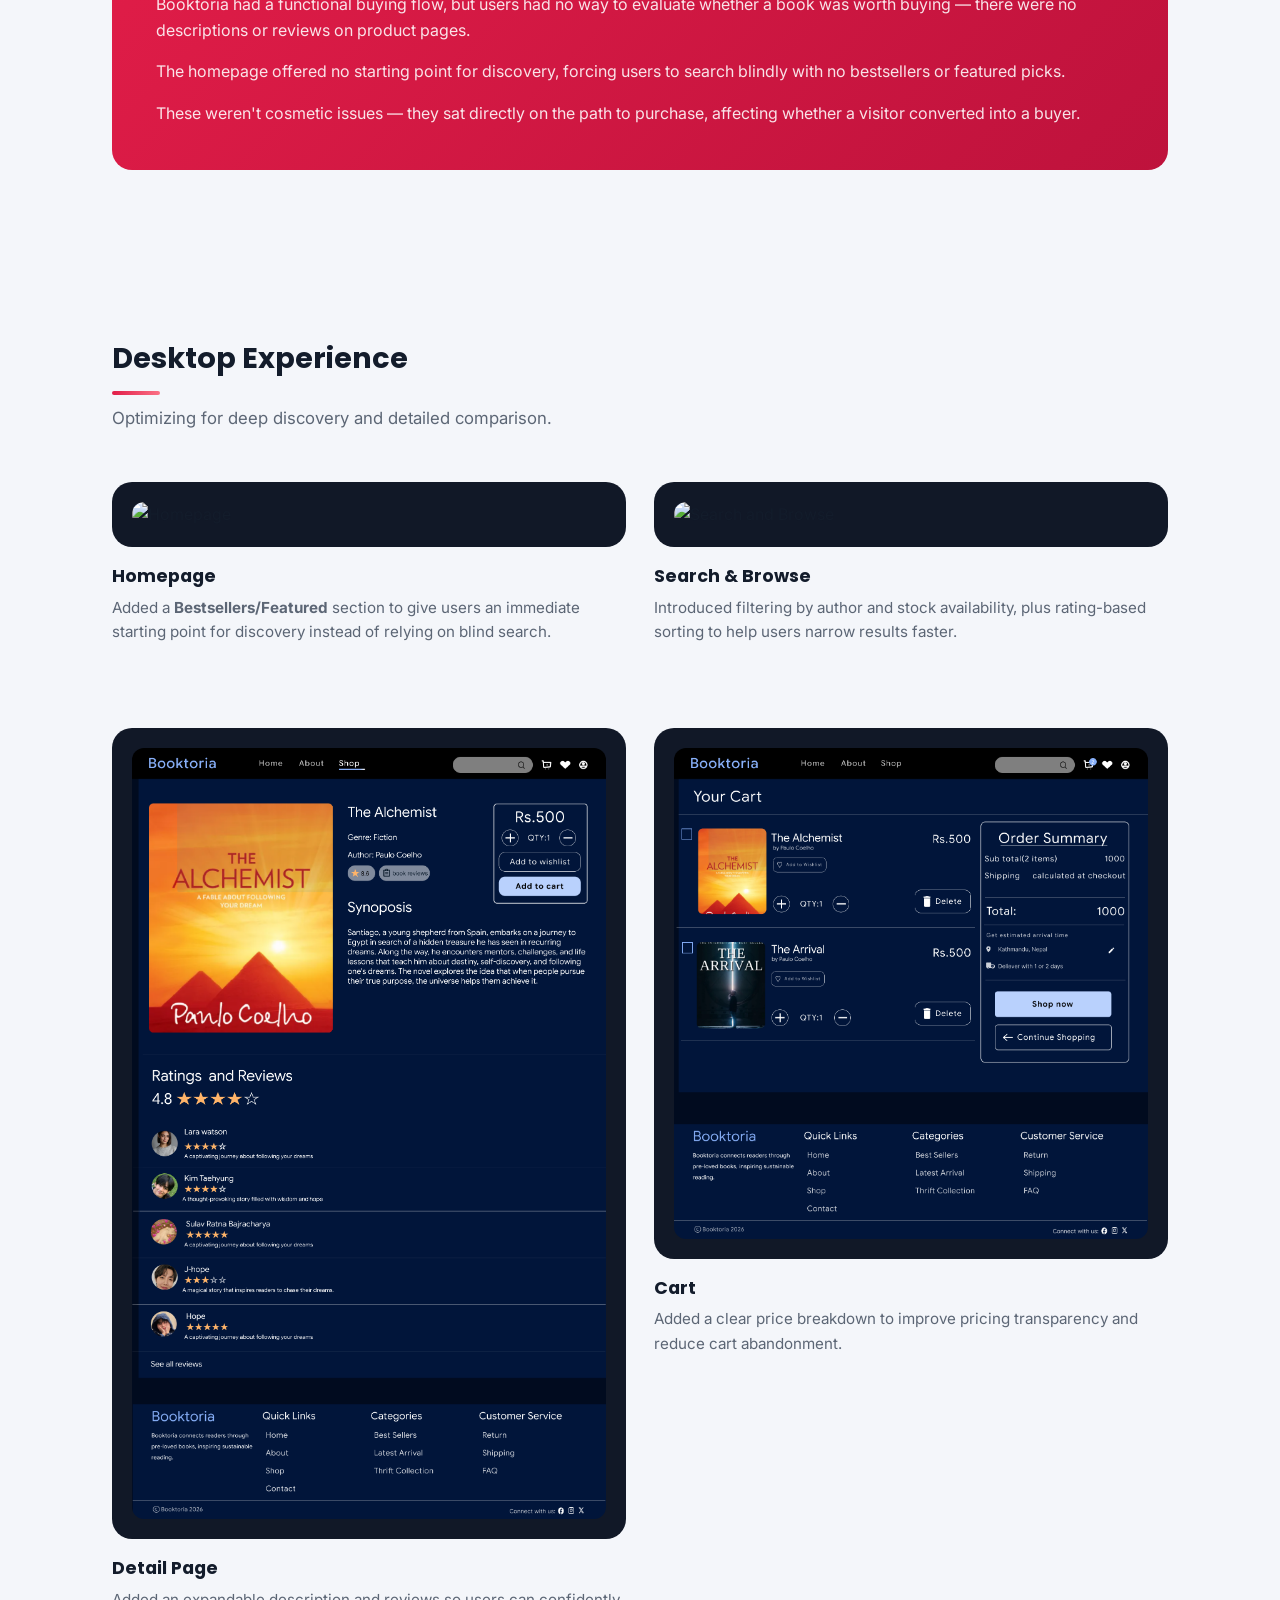
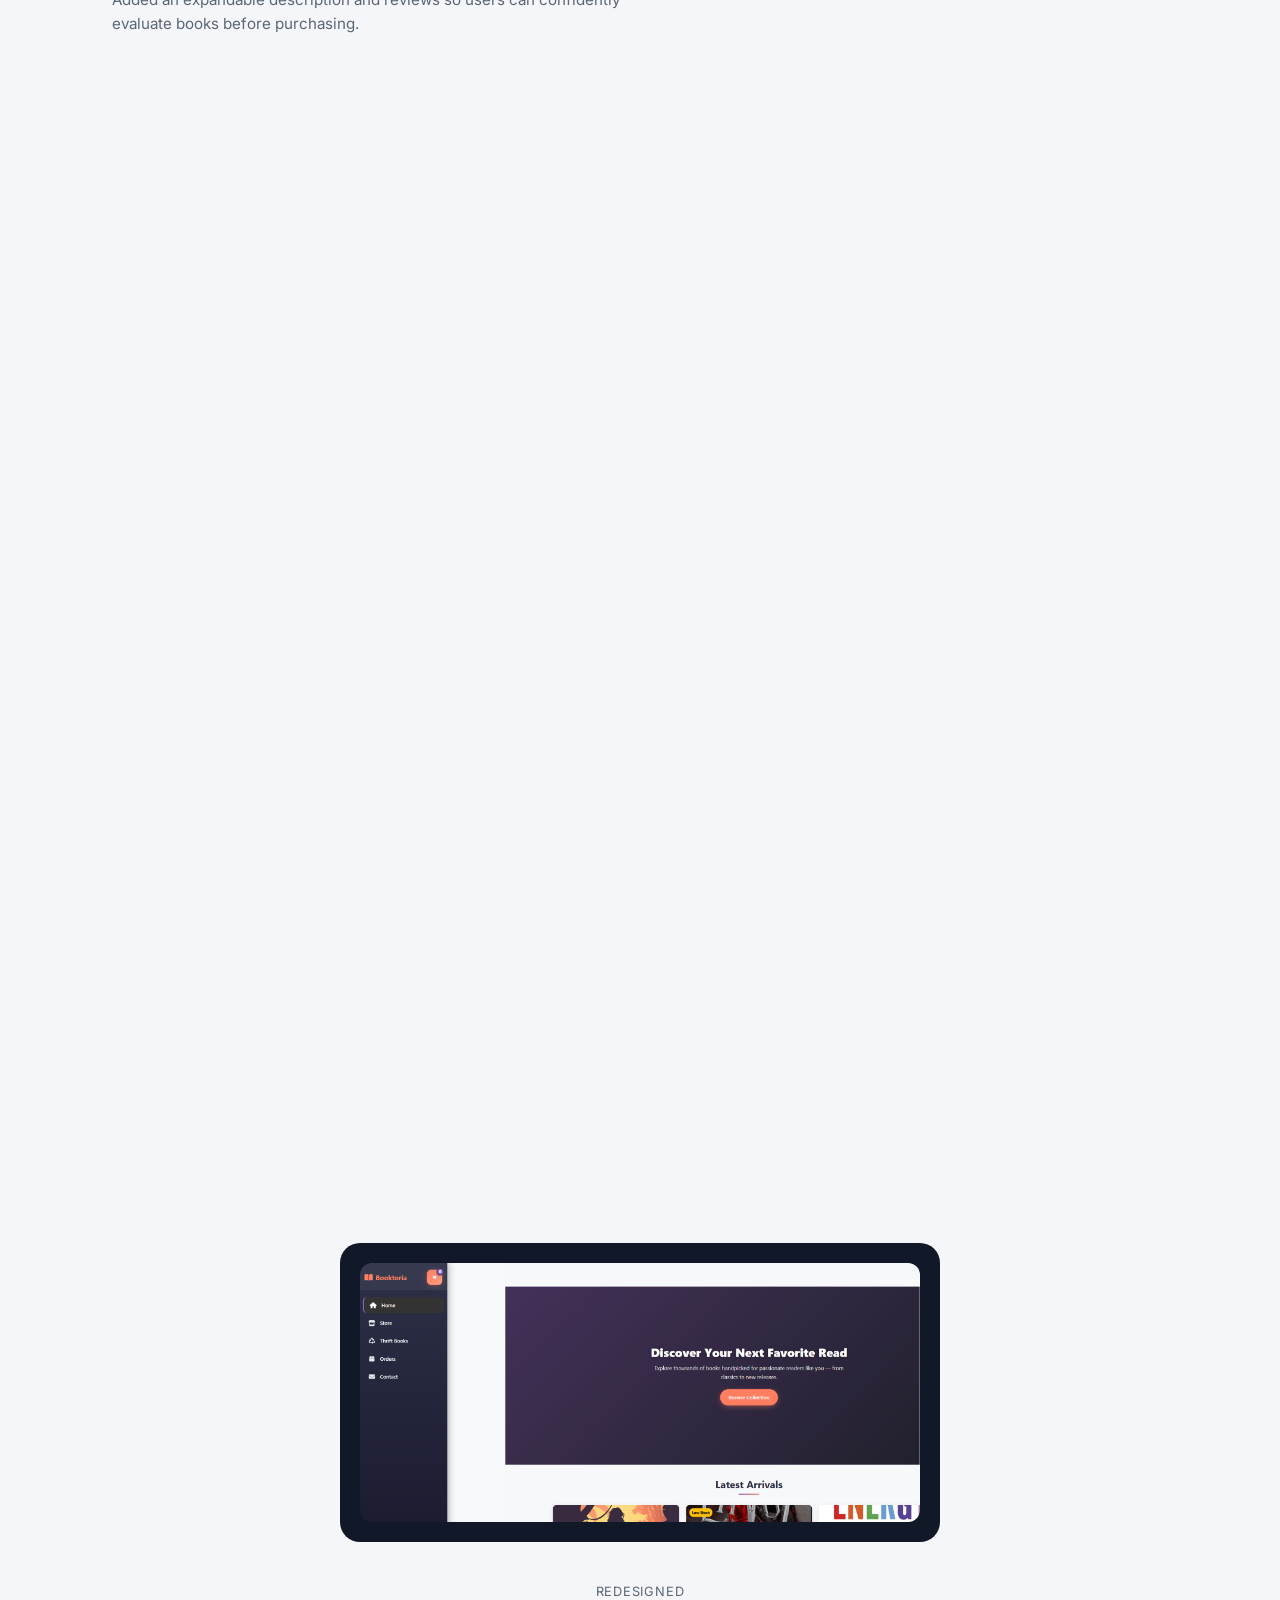
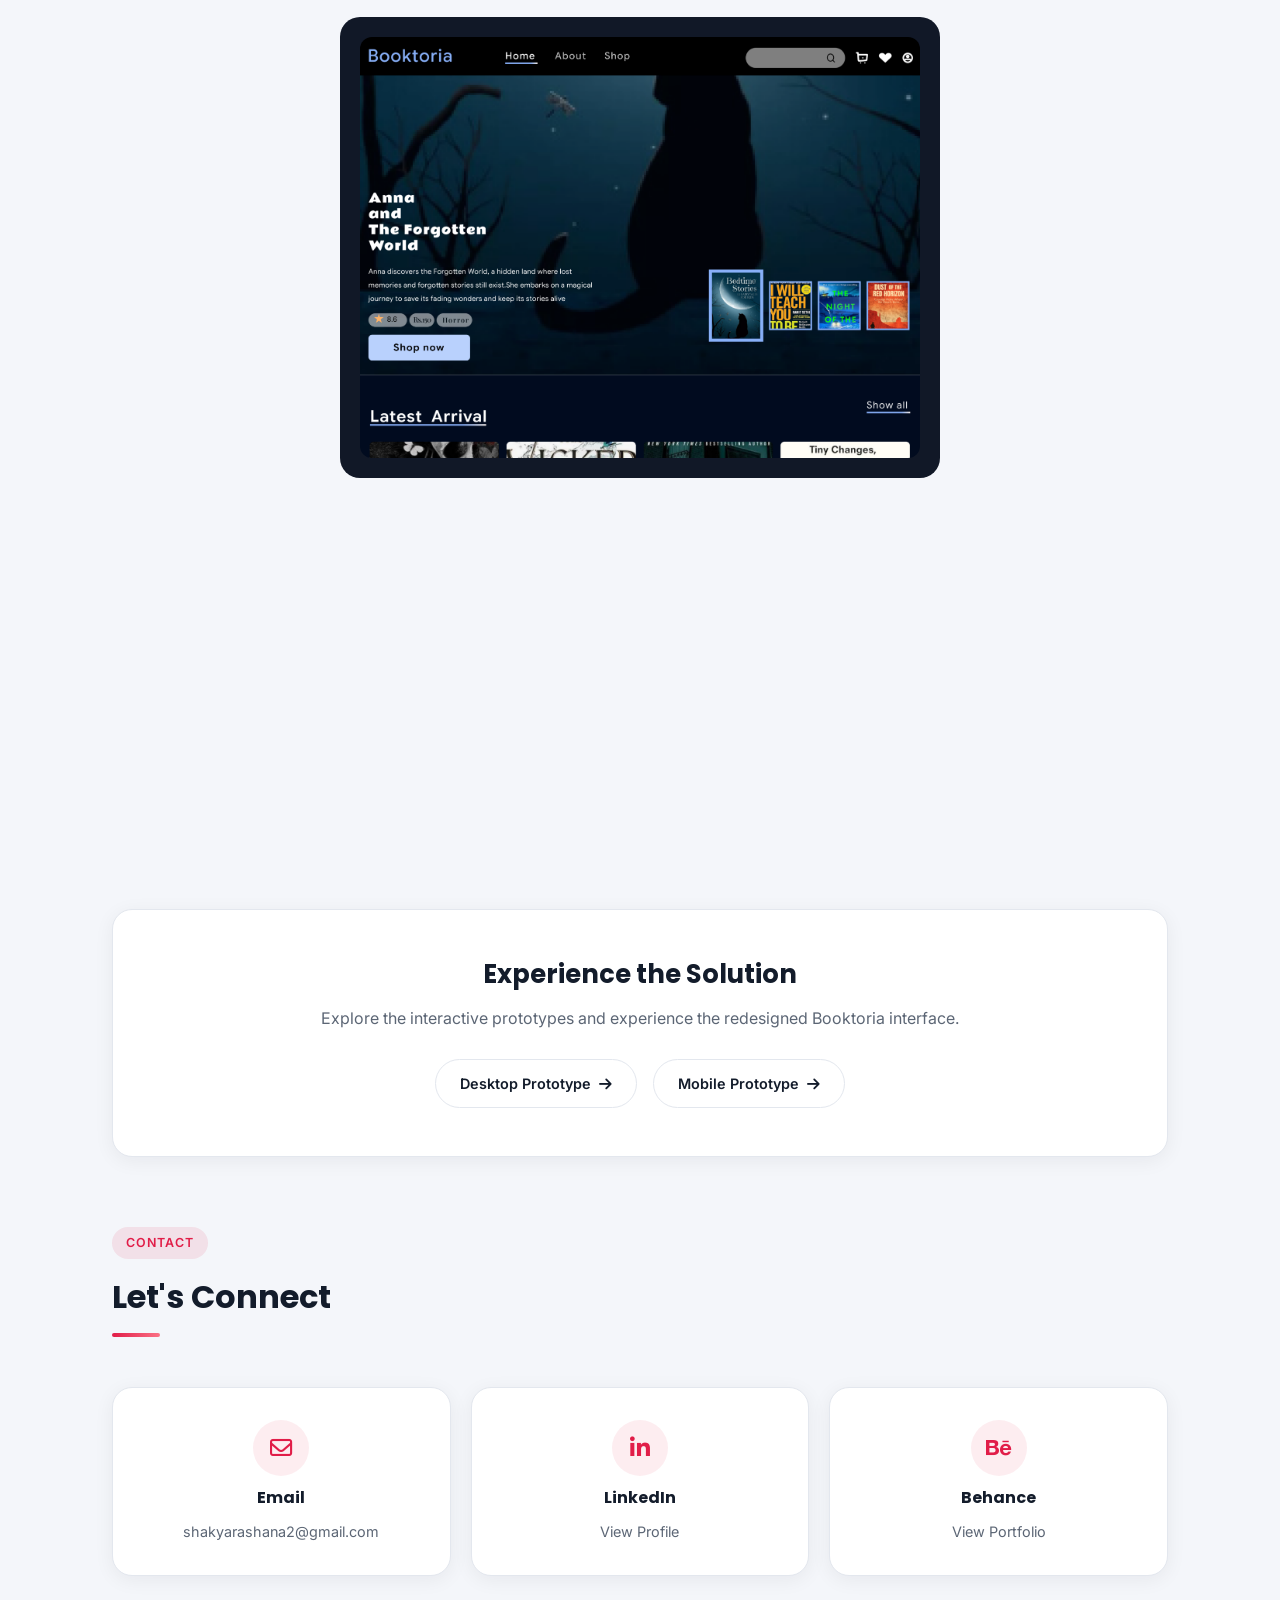
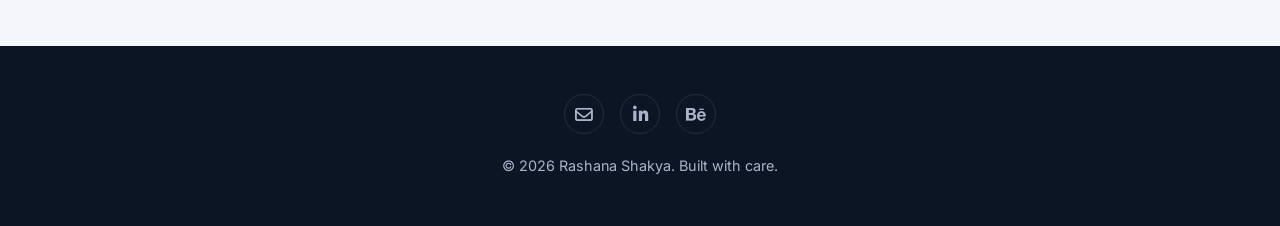
==== commit ab630d2f: "Made the portfolio mobile responsive" ====
--- a/case-study.html
+++ b/case-study.html
@@ -47,7 +47,7 @@
 
 <section>
   <div class="wrap">
-    <div class="grid-2" style="grid-template-columns: 1.5fr 1fr; align-items:start;">
+    <div class="grid-2 cs-info-grid">
       <div class="reveal">
         <h2>The Booktoria Study</h2>
         <p style="color: var(--text-muted); max-width: 560px;">
--- a/styles.css
+++ b/styles.css
@@ -822,6 +822,11 @@
 .reveal-delay-4 { transition-delay: 0.4s; }
 
 /* ===== CASE STUDY SPECIFIC ===== */
+.cs-info-grid {
+  grid-template-columns: 1.5fr 1fr;
+  align-items: start;
+}
+
 .cs-hero-image {
   width: 100%;
   border-radius: var(--radius-lg);
@@ -974,64 +979,159 @@
   gap: 20px;
 }
 
+/* Prevent iOS zoom on inputs */
+input, textarea, button, select { font-size: 16px; }
+
 /* ===== RESPONSIVE ===== */
+
+/* Tablet landscape / small desktop (up to 900px) */
 @media (max-width: 900px) {
   .grid-2, .grid-3, .grid-4, .project-grid, .about-grid, .hero-grid,
   .contact-grid, .mockup-grid { grid-template-columns: 1fr; }
   section { padding: 64px 0; }
+  section.tight { padding: 48px 0; }
   .hero { min-height: auto; padding: 100px 0 64px; }
   .hero-image-frame { width: 240px; height: 320px; }
   .hero-grid { gap: 40px; }
-}
-
+  .hero-text { max-width: 100%; }
+  .hero-actions { gap: 12px; }
+  .section-head { margin-bottom: 36px; }
+  .section-head p { max-width: 100%; }
+  .cs-showcase-image { padding: 12px; }
+  .cs-cta-card { padding: 32px 20px; }
+  .cs-cta-card h2 { font-size: 1.3rem; }
+  .mockup-grid { grid-template-columns: repeat(2, 1fr); }
+  .before-after-image { max-width: 100%; }
+}
+
+/* Tablet portrait / large phone (720px and below) */
 @media (max-width: 720px) {
-  .nav-links {
+  .site-nav {
     position: fixed;
     top: 0;
     left: 0;
     right: 0;
-    bottom: 0;
+    z-index: 50;
+    background: var(--bg-page);
+  }
+  [data-theme="dark"] .site-nav { background: var(--bg-page); }
+  .site-nav .wrap { height: 64px; padding: 0 20px; }
+  .nav-toggle { display: block; }
+  .nav-links {
+    position: absolute;
+    top: 100%;
+    left: 0;
+    width: 100%;
+    height: calc(100vh - 64px);
     background: var(--bg-page);
     flex-direction: column;
     gap: 0;
-    padding: 100px 32px 32px;
+    padding: 24px 24px 32px;
     transform: translateY(-8px);
     opacity: 0;
     pointer-events: none;
-    transition: opacity 0.3s ease, transform 0.3s ease;
-    z-index: 50;
+    transition: opacity 0.25s ease, transform 0.25s ease;
+    overflow-y: auto;
+    margin: 0;
+    z-index: -1;
   }
   .nav-links.open {
     opacity: 1;
     transform: translateY(0);
     pointer-events: auto;
   }
+  .nav-links li {
+    width: 100%;
+    list-style: none;
+  }
   .nav-links a {
     padding: 16px 0;
-    font-size: 1.1rem;
+    font-size: 1.15rem;
+    font-weight: 500;
     border-bottom: 1px solid var(--border-soft);
     width: 100%;
+    display: block;
+    color: var(--text-dark);
   }
   .nav-links a::after { display: none; }
+  .nav-links a:hover { color: var(--accent); }
   .nav-links .theme-toggle-wrap {
-    margin-top: 16px;
+    margin-top: 12px;
+    width: 100%;
   }
   .nav-links .theme-toggle-wrap .theme-toggle {
     width: auto;
     height: auto;
     border: none;
     padding: 16px 0;
-    font-size: 1.1rem;
+    font-size: 1.15rem;
     justify-content: flex-start;
     gap: 10px;
     border-radius: 0;
     border-bottom: 1px solid var(--border-soft);
     width: 100%;
+    color: var(--text-muted);
+    font-weight: 500;
   }
-  .nav-toggle { display: block; }
-  .wrap { padding: 0 20px; }
-  .mockup-grid { grid-template-columns: repeat(2, 1fr); }
-  .contact-grid { grid-template-columns: 1fr; }
+  section { padding: 48px 0; }
+  section.tight { padding: 36px 0; }
+  .hero { padding: 80px 0 48px; }
+  .hero-image-frame { width: 200px; height: 270px; }
+  .hero-grid { gap: 28px; }
+  .hero-content h1 { font-size: clamp(2rem, 8vw, 2.5rem); }
+  .hero-subtitle { font-size: clamp(1rem, 3.5vw, 1.2rem); }
+  .hero-text { font-size: 0.95rem; }
+  .hero-actions { gap: 10px; flex-direction: column; }
+  .hero-actions .btn { width: 100%; justify-content: center; }
   .hero-image-wrap { order: -1; }
-  .back-to-top { bottom: 20px; right: 20px; }
-}
+  .hero-image-wrap > div { width: 100%; display: flex; justify-content: center; }
+  .section-head { margin-bottom: 28px; }
+  .section-head h2 { font-size: 1.5rem !important; }
+  .card { padding: 20px; }
+  .project-card-image { height: 200px; }
+  .project-card-body { padding: 20px; }
+  .project-card h3 { font-size: 1.1rem; }
+  .contact-card { padding: 24px 16px; }
+  .cs-showcase-item { margin-bottom: 28px; }
+  .cs-showcase-image { padding: 10px; }
+  .callout-dark, .callout-navy { padding: 28px 20px !important; }
+  .callout-dark h3, .callout-navy h3 { font-size: 1.2rem !important; }
+  .back-to-top { bottom: 20px; right: 20px; width: 40px; height: 40px; }
+  .site-footer { padding: 36px 0; }
+  .mockup-grid { grid-template-columns: repeat(2, 1fr); gap: 12px; }
+  .cs-cta-card { padding: 28px 16px; }
+  .cs-cta-card h2 { font-size: 1.2rem; }
+  .cs-cta-actions { flex-direction: column; }
+  .cs-cta-actions .btn { width: 100%; justify-content: center; }
+  .grid-2 { gap: 20px; }
+  .about-grid { gap: 20px; }
+  .about-side { gap: 16px; }
+  .education-card { padding: 24px; }
+  .resume-header { flex-direction: column; align-items: flex-start; }
+  .resume-header h1 { font-size: 1.5rem; }
+  .resume-header .btn { width: 100%; justify-content: center; }
+  .phone-mockup { border-radius: 18px; }
+}
+
+/* Small phones (480px and below) */
+@media (max-width: 480px) {
+  .wrap { padding: 0 16px; }
+  .site-nav .wrap { height: 56px; }
+  .nav-links { top: 100%; height: calc(100vh - 56px); padding: 16px 16px 24px; }
+  .brand { font-size: 1rem; }
+  .hero { padding: 68px 0 36px; }
+  .hero-image-frame { width: 160px; height: 220px; border-radius: 14px; }
+  section { padding: 36px 0; }
+  section.tight { padding: 28px 0; }
+  .section-head { margin-bottom: 24px; }
+  .section-head p { font-size: 0.9rem; }
+  .btn { font-size: 0.85rem; padding: 10px 18px; }
+  .project-card-image { height: 180px; }
+  .mockup-grid { grid-template-columns: 1fr; gap: 16px; max-width: 280px; margin: 0 auto; }
+  .contact-card { padding: 20px 12px; }
+  .contact-card .icon-wrap { width: 48px; height: 48px; font-size: 1.2rem; }
+  .badge { font-size: 0.72rem; padding: 4px 12px; }
+  .cs-hero-image { border-radius: var(--radius-md); }
+  .resume-container { padding: 0; }
+  .back-to-top { width: 36px; height: 36px; font-size: 0.9rem; bottom: 16px; right: 16px; }
+}
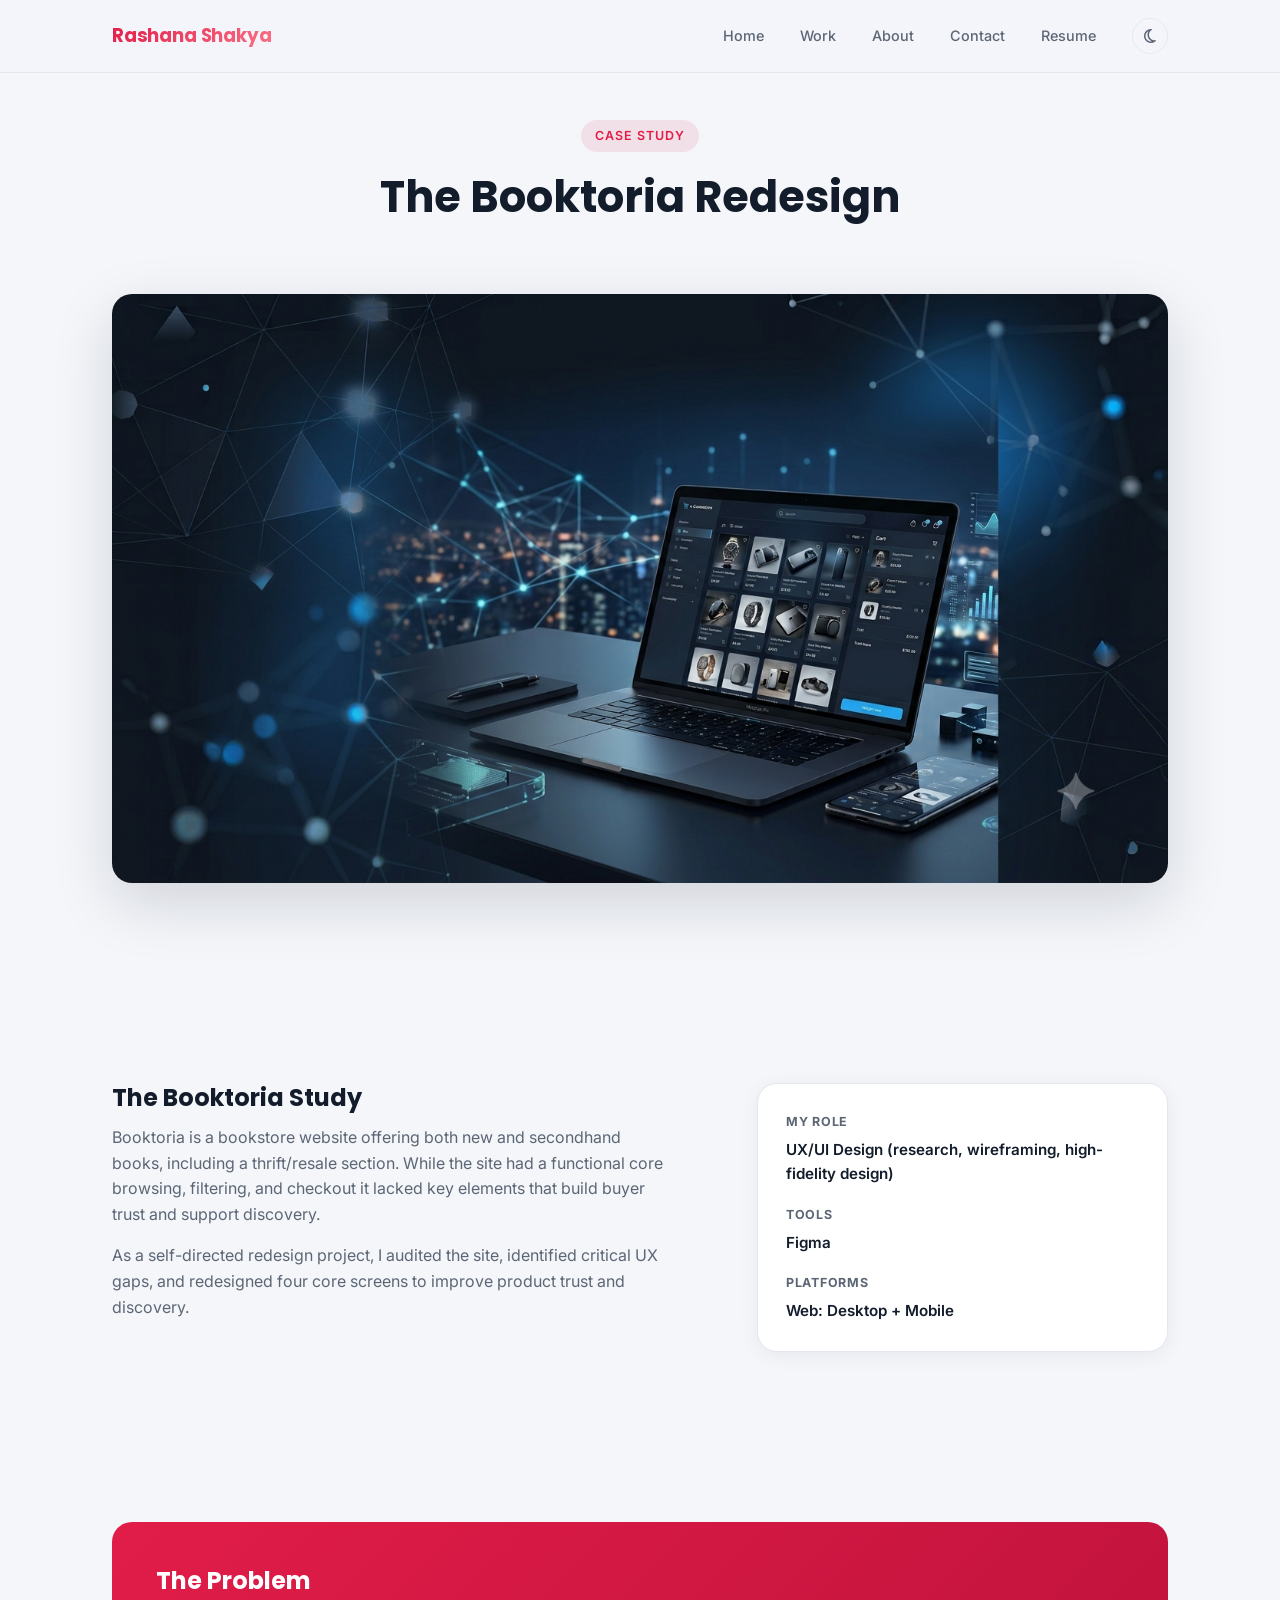
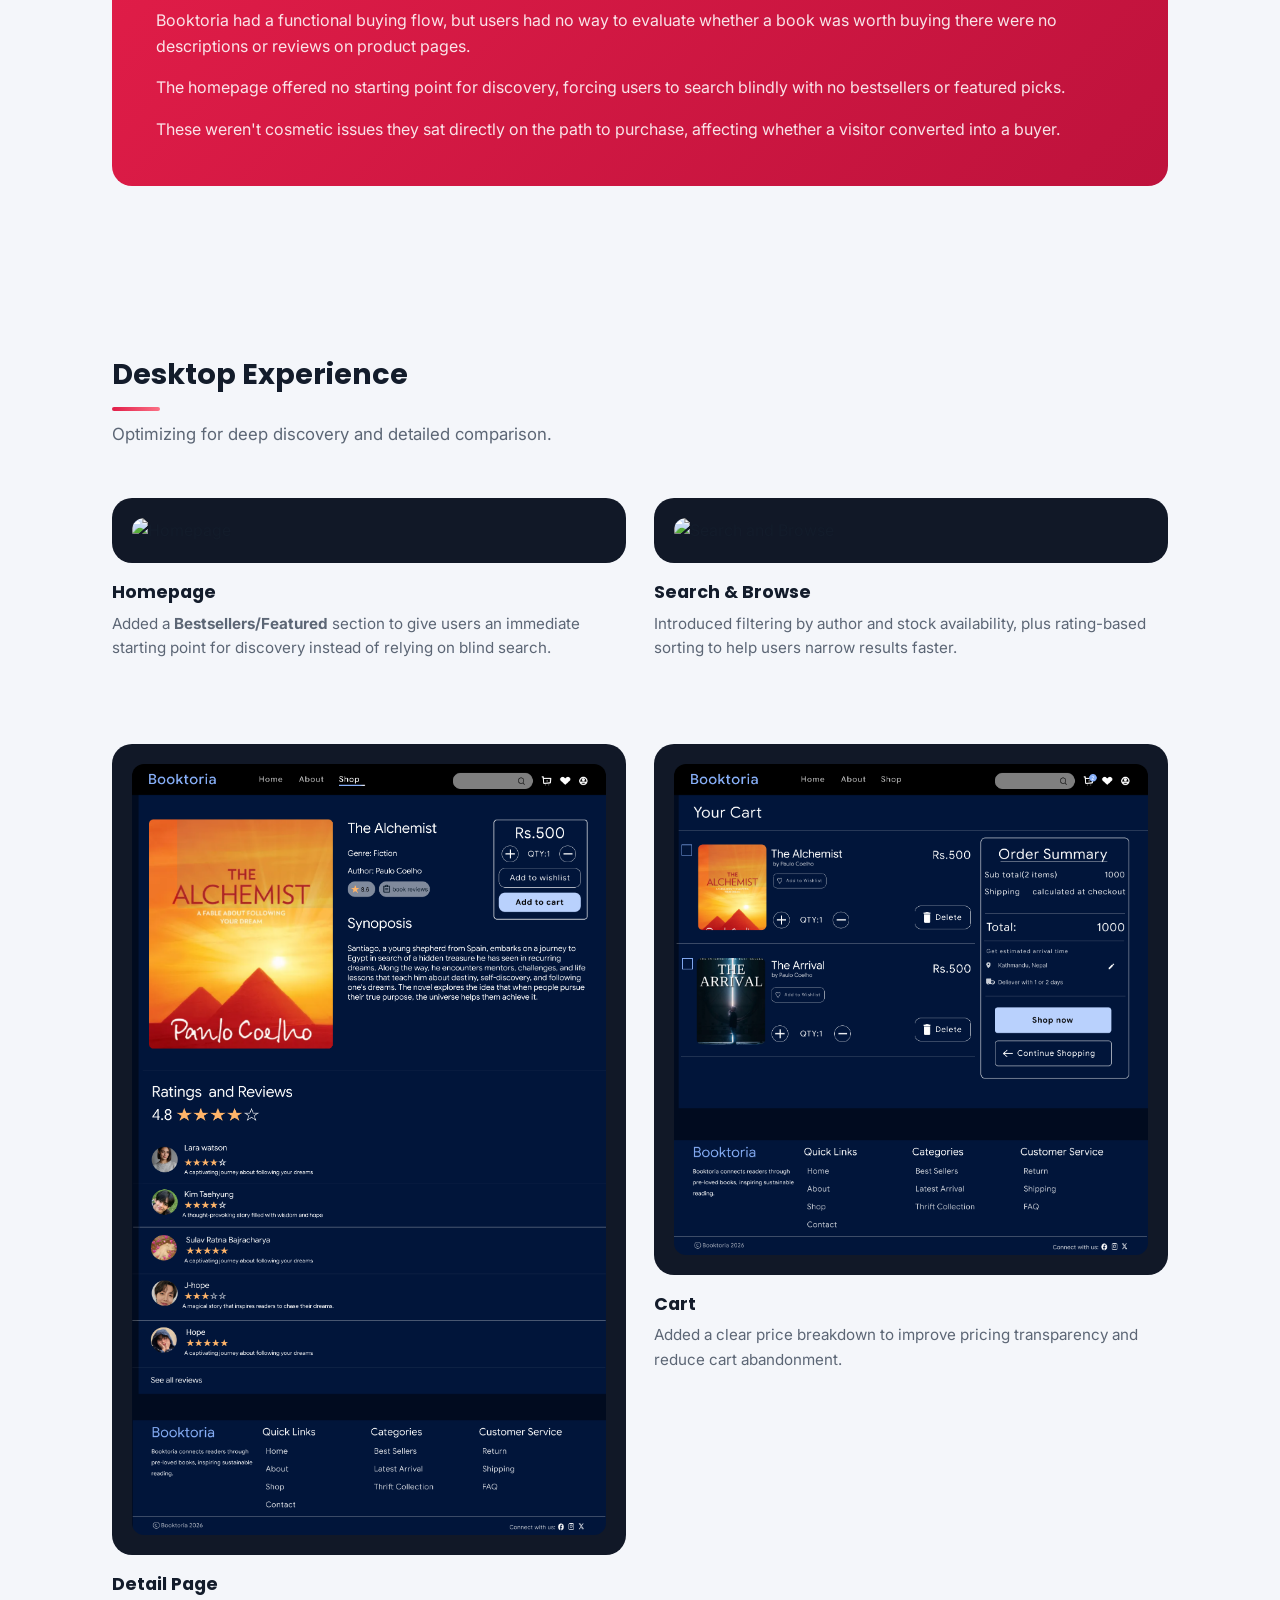
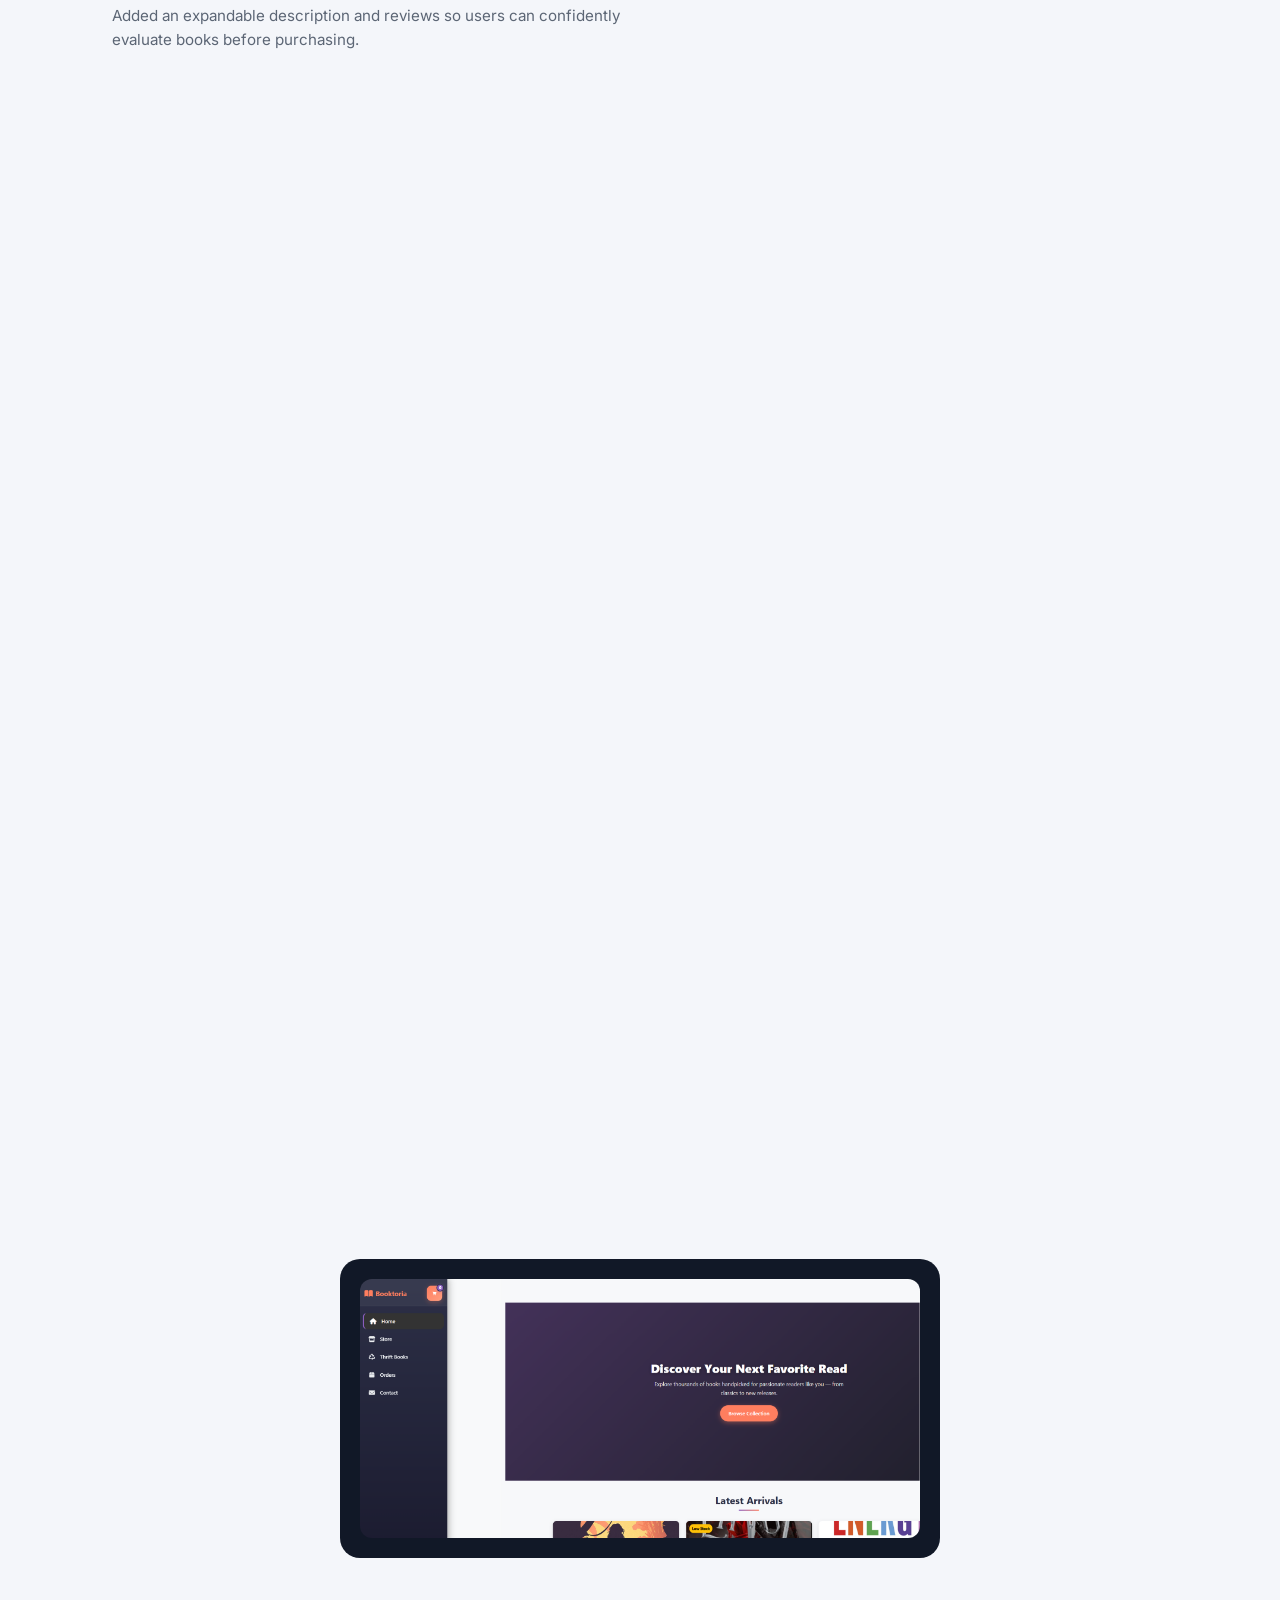
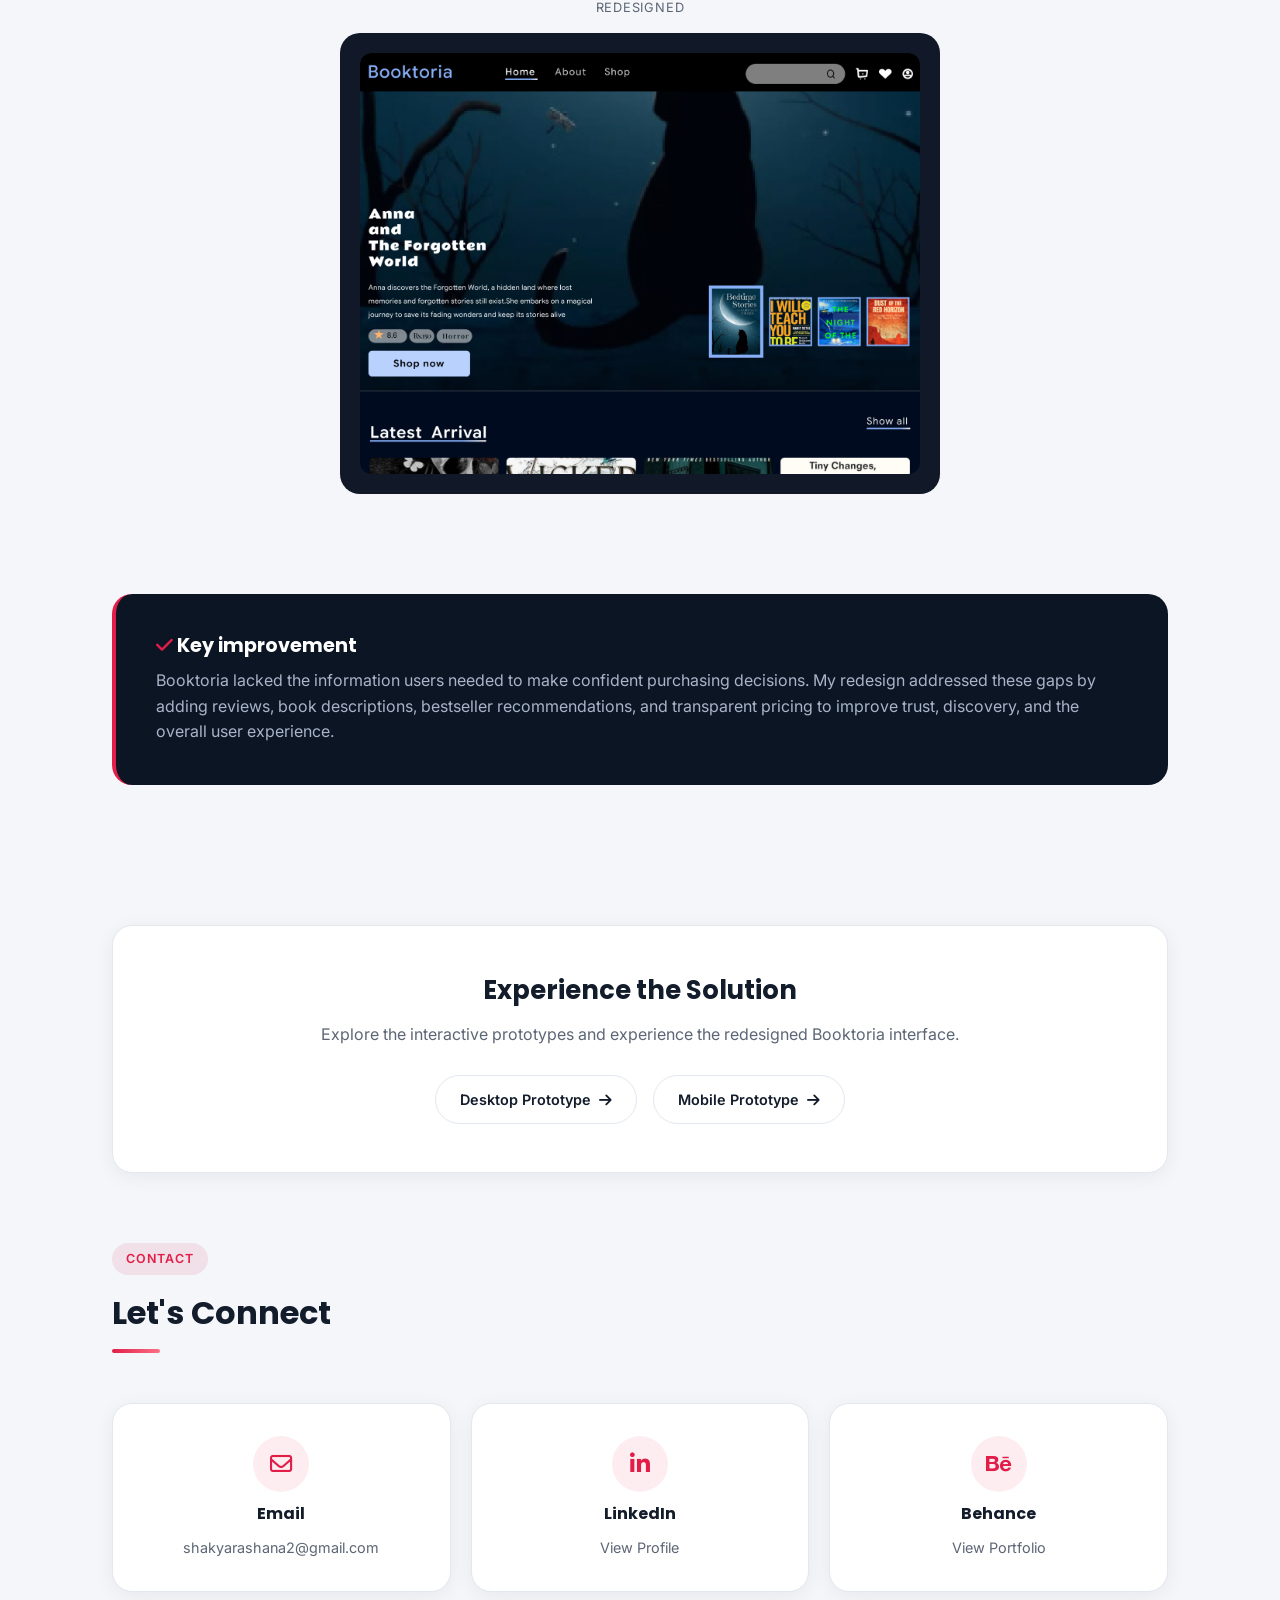
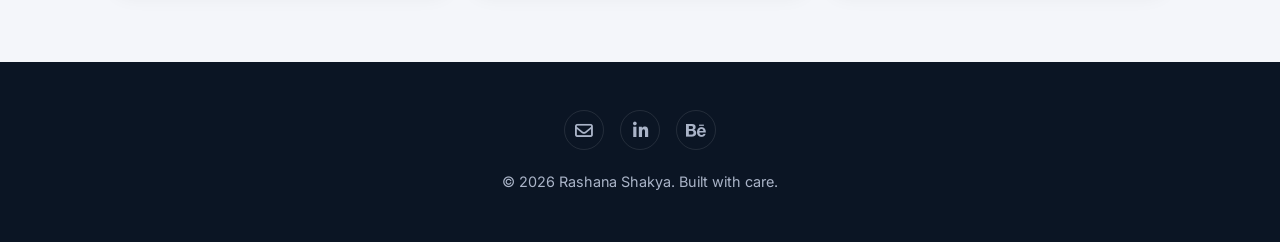
==== commit 6ada4958: "Update case study and add resume" ====
--- a/case-study.html
+++ b/case-study.html
@@ -47,11 +47,11 @@
 
 <section>
   <div class="wrap">
-    <div class="grid-2 cs-info-grid">
+    <div class="grid-2" style="grid-template-columns: 1.5fr 1fr; align-items:start;">
       <div class="reveal">
         <h2>The Booktoria Study</h2>
         <p style="color: var(--text-muted); max-width: 560px;">
-          Booktoria is a bookstore website offering both new and secondhand books, including a thrift/resale section. While the site had a functional core — browsing, filtering, and checkout — it lacked key elements that build buyer trust and support discovery.
+          Booktoria is a bookstore website offering both new and secondhand books, including a thrift/resale section. While the site had a functional core browsing, filtering, and checkout  it lacked key elements that build buyer trust and support discovery.
         </p>
         <p style="color: var(--text-muted); max-width: 560px;">
           As a self-directed redesign project, I audited the site, identified critical UX gaps, and redesigned four core screens to improve product trust and discovery.
@@ -73,9 +73,9 @@
   <div class="wrap reveal">
     <div class="callout-dark" style="background:linear-gradient(135deg, var(--accent), #be123c); color:#fff; border-radius:var(--radius-lg); padding:44px;">
       <h3 style="font-size: 1.5rem; color:#fff;">The Problem</h3>
-      <p style="color:rgba(255,255,255,0.88);">Booktoria had a functional buying flow, but users had no way to evaluate whether a book was worth buying — there were no descriptions or reviews on product pages.</p>
+      <p style="color:rgba(255,255,255,0.88);">Booktoria had a functional buying flow, but users had no way to evaluate whether a book was worth buying there were no descriptions or reviews on product pages.</p>
       <p style="color:rgba(255,255,255,0.88);">The homepage offered no starting point for discovery, forcing users to search blindly with no bestsellers or featured picks.</p>
-      <p style="color:rgba(255,255,255,0.88); margin-bottom:0;">These weren't cosmetic issues — they sat directly on the path to purchase, affecting whether a visitor converted into a buyer.</p>
+      <p style="color:rgba(255,255,255,0.88); margin-bottom:0;">These weren't cosmetic issues they sat directly on the path to purchase, affecting whether a visitor converted into a buyer.</p>
     </div>
   </div>
 </section>
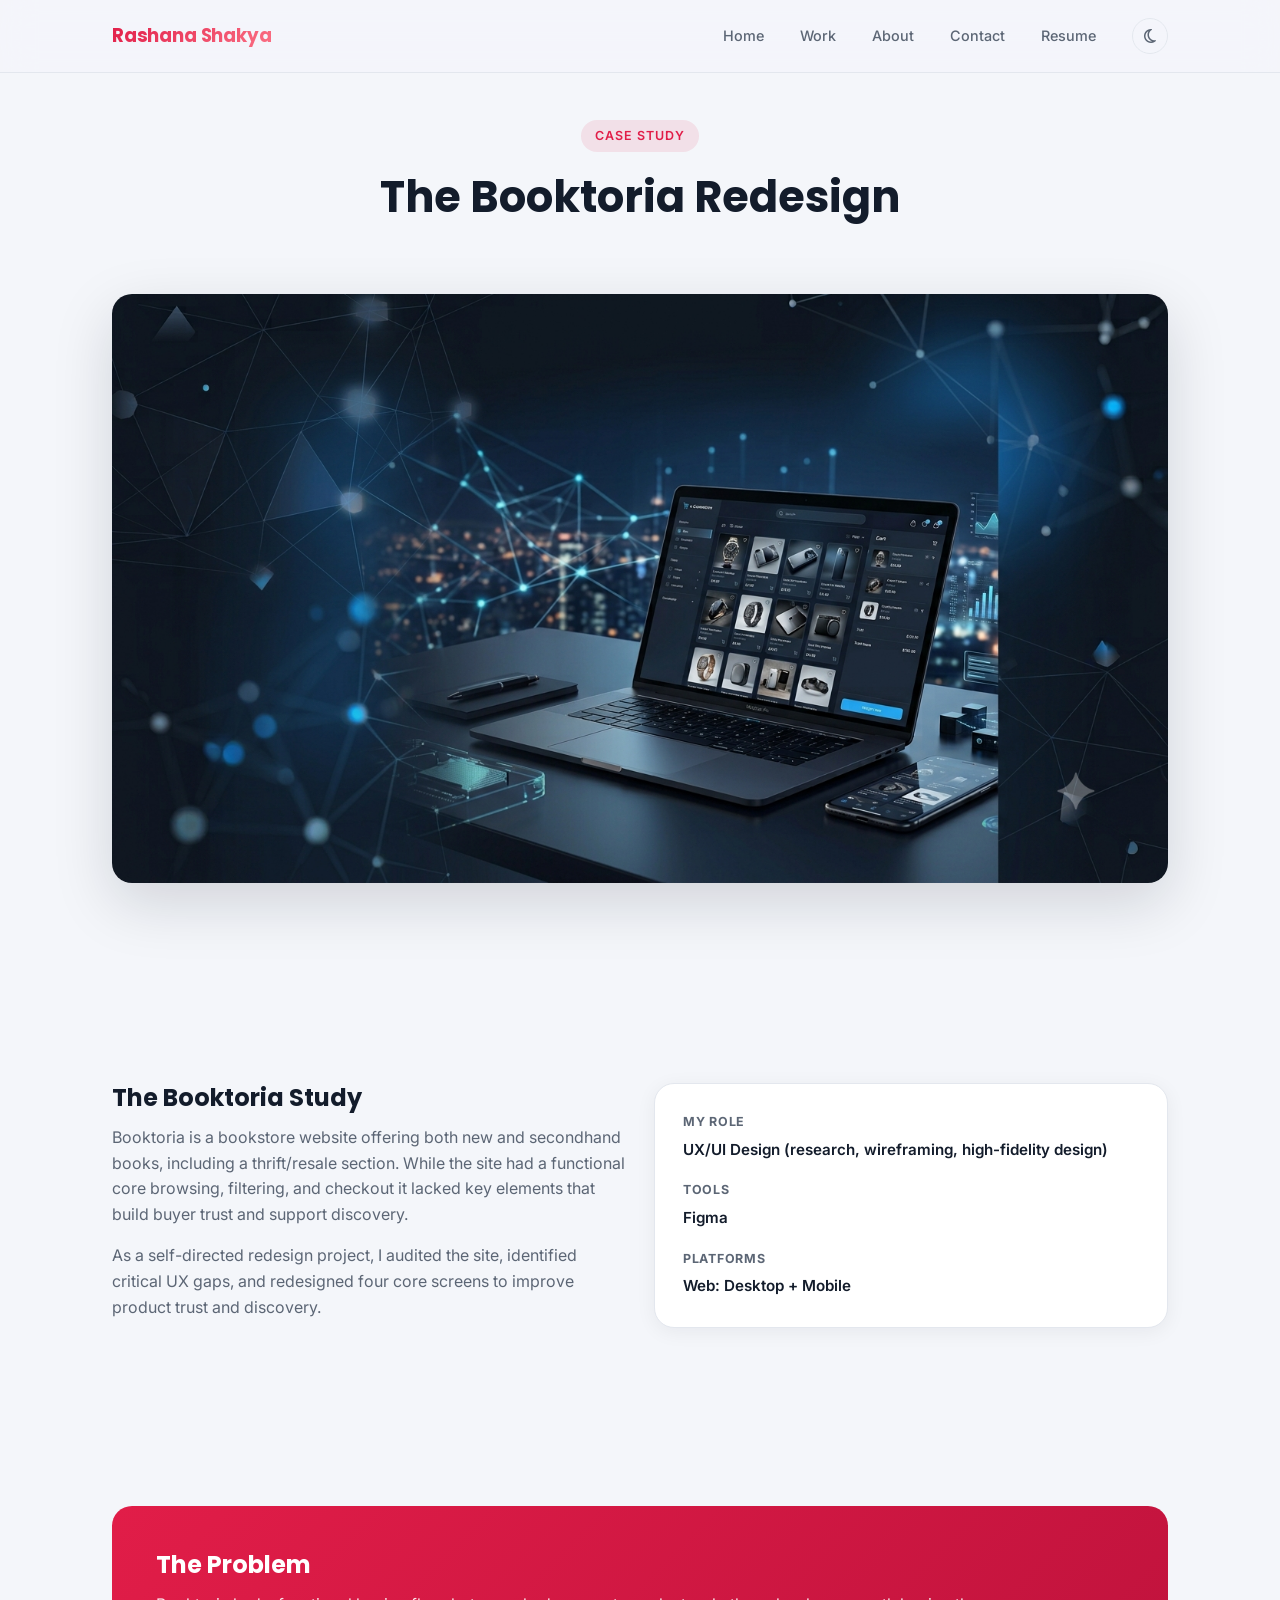
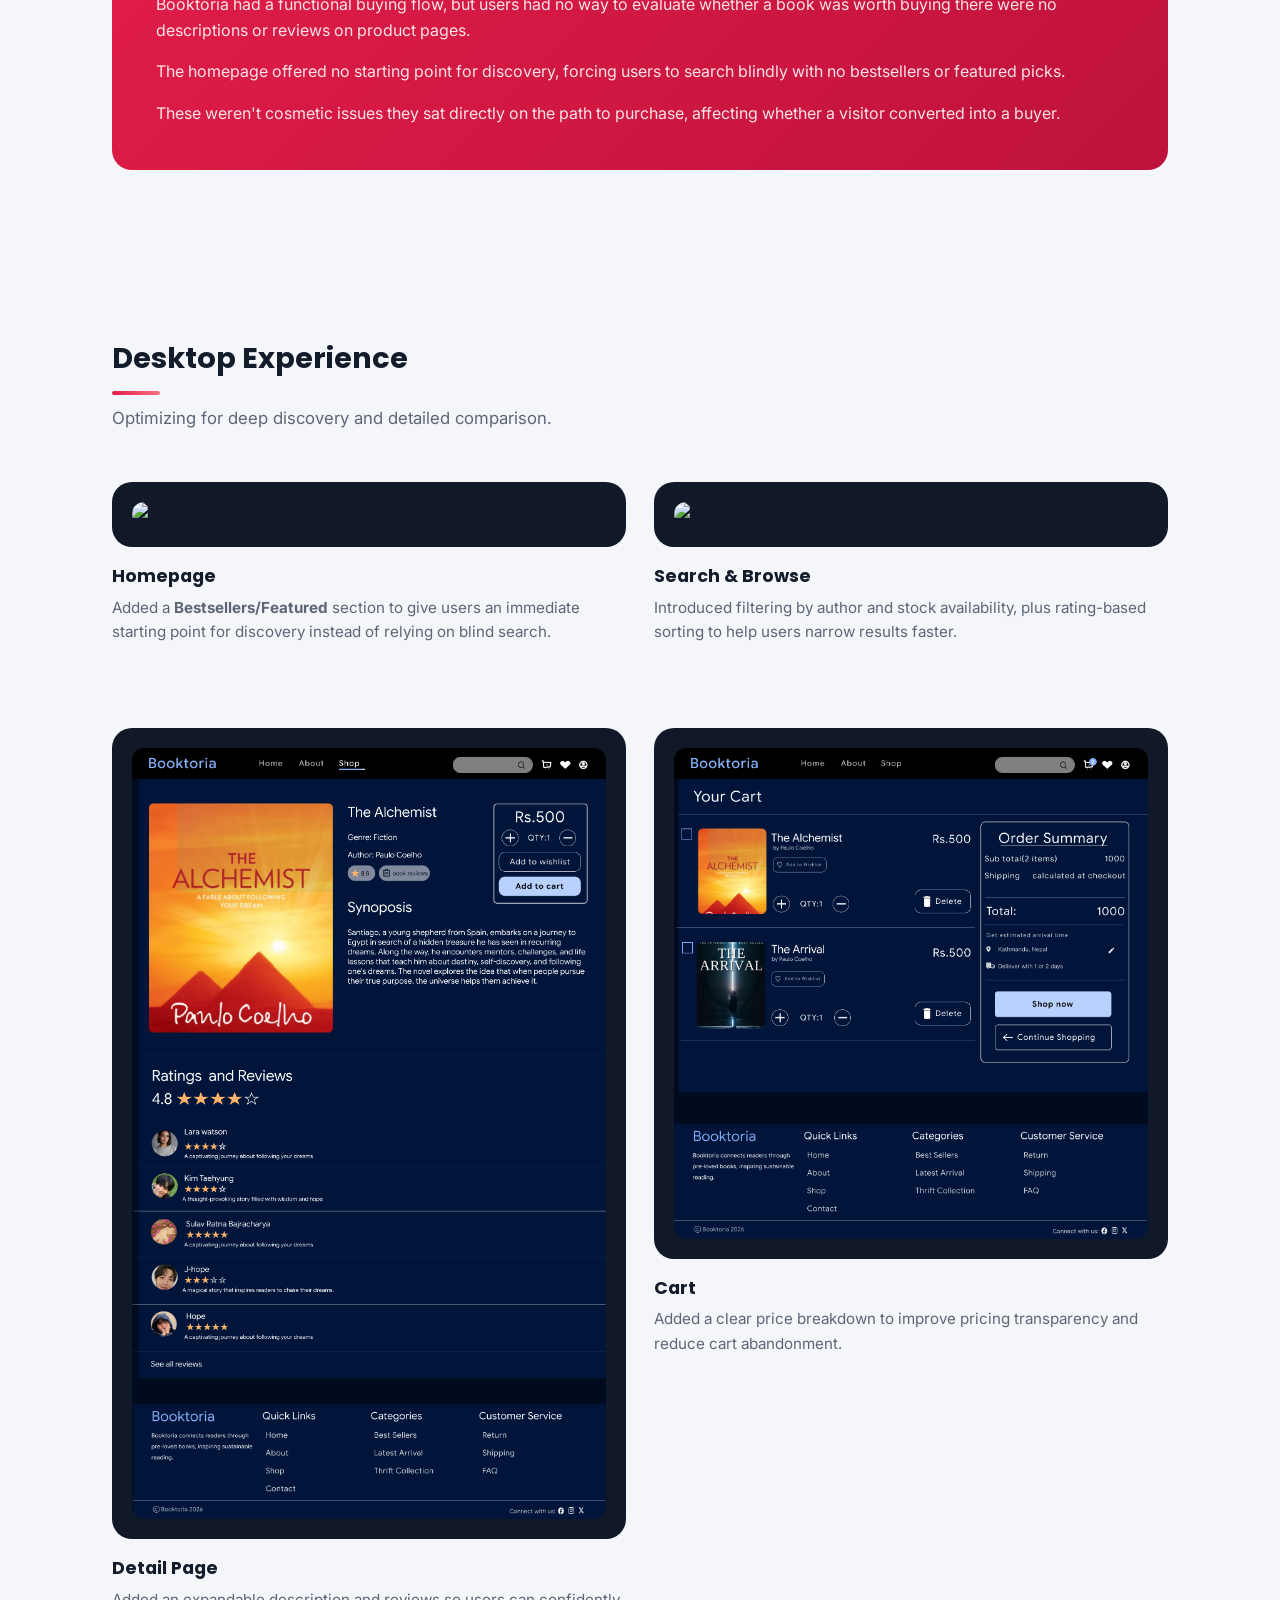
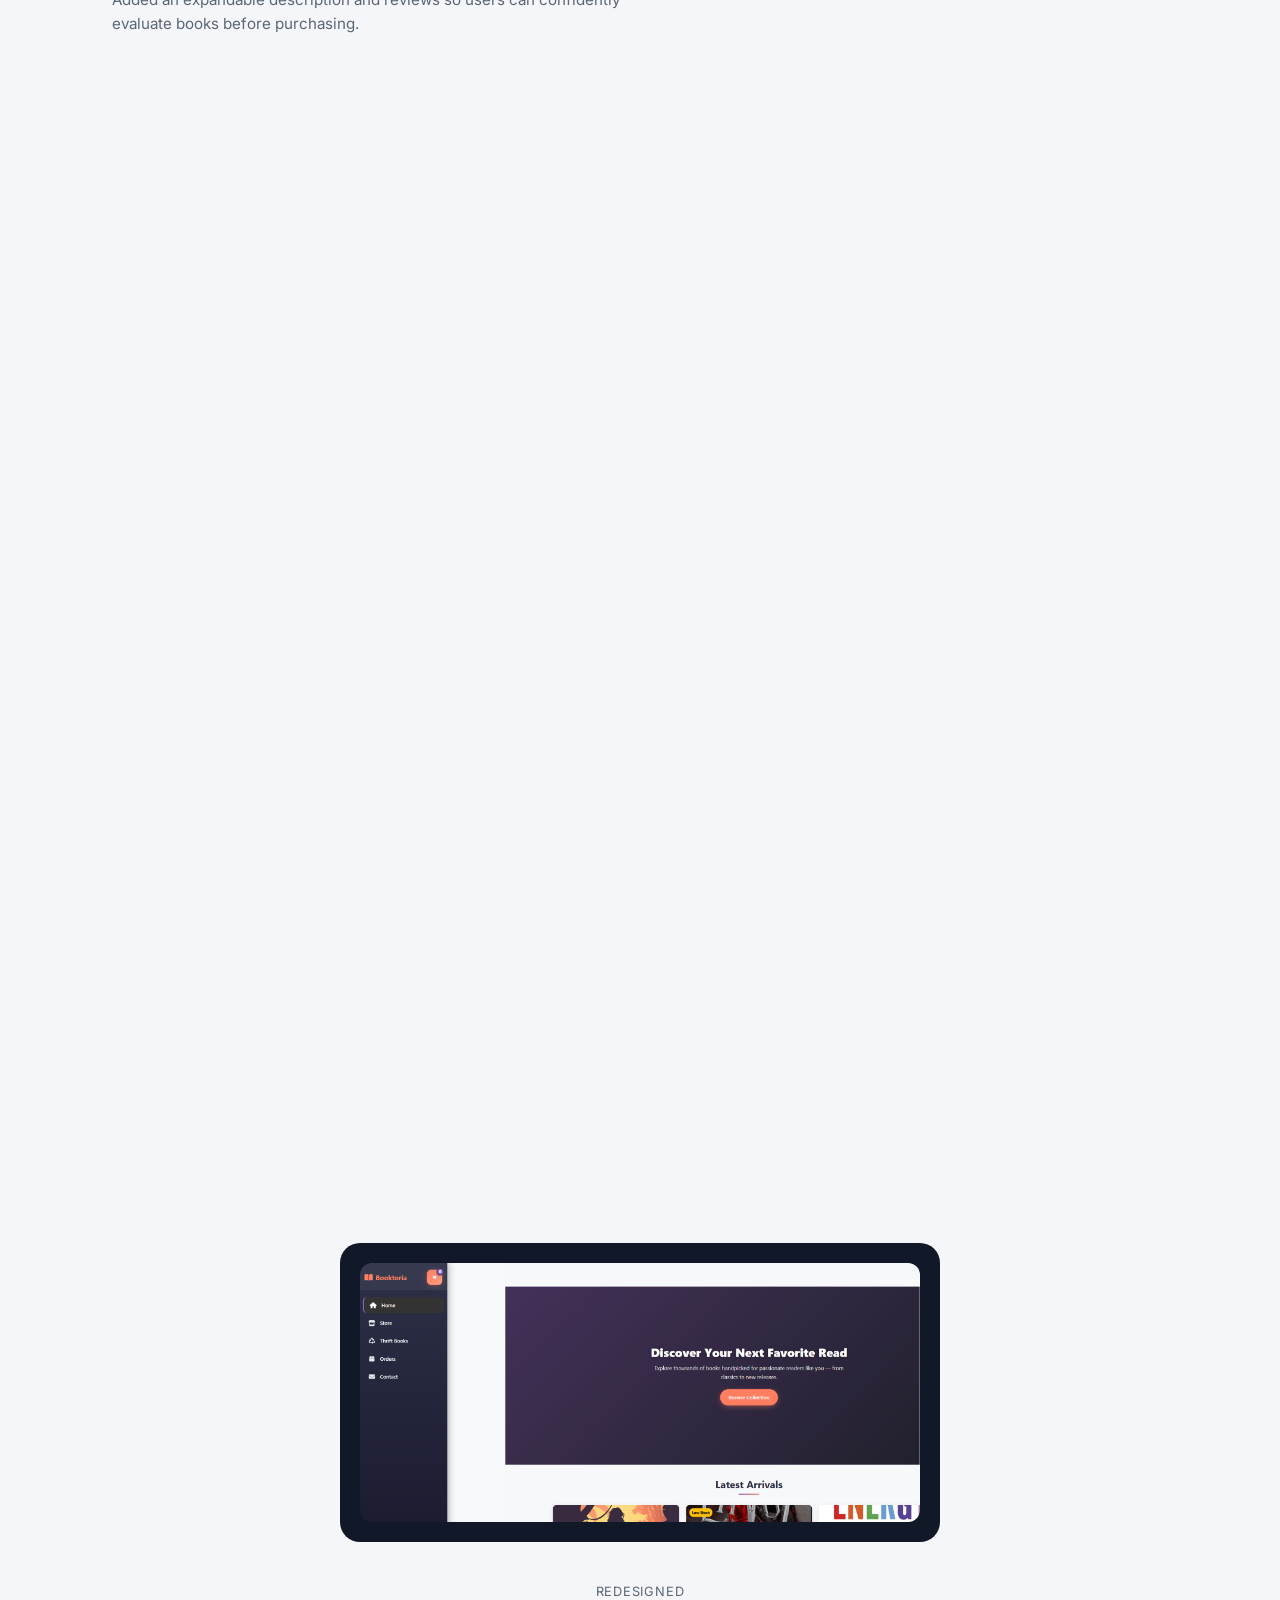
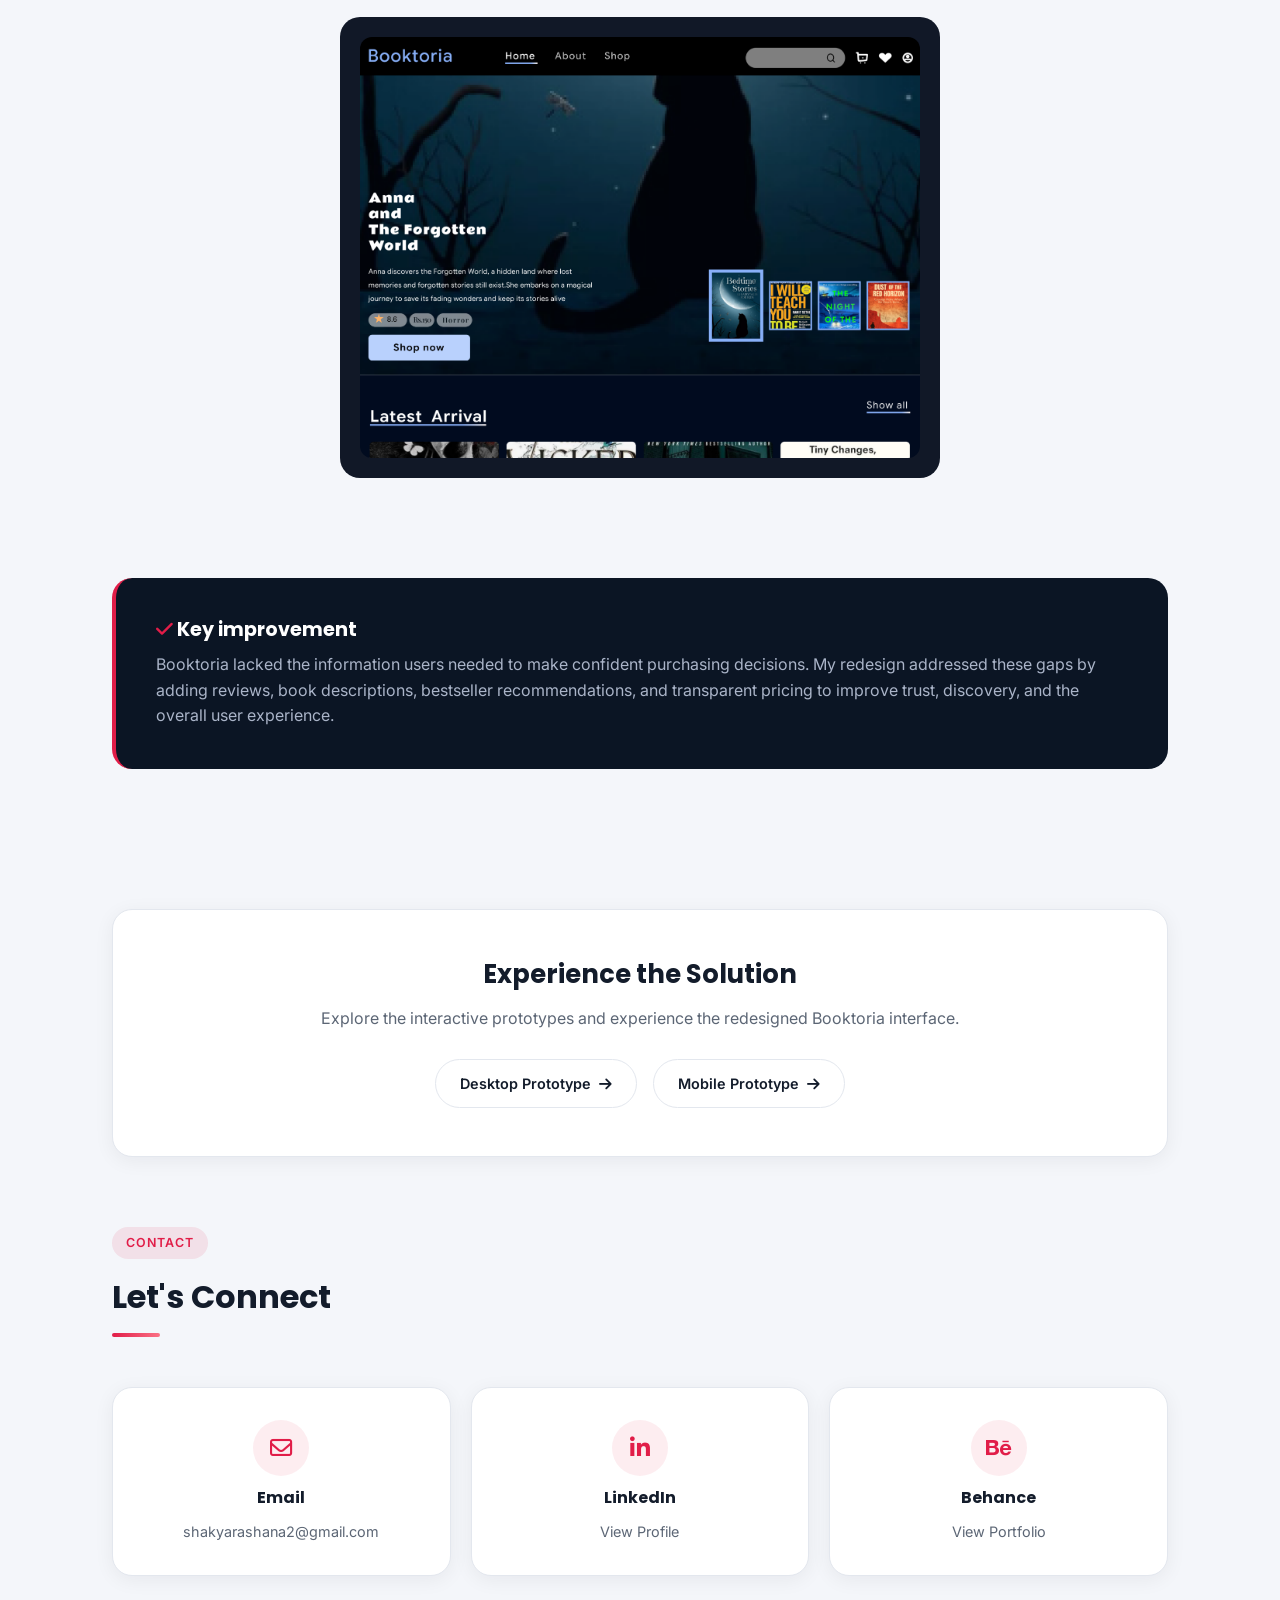
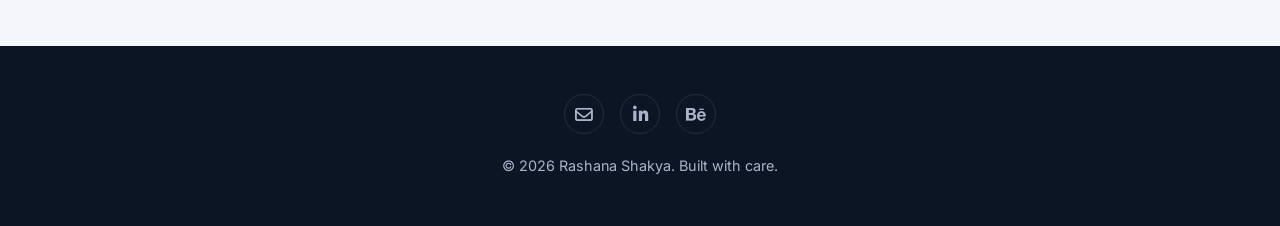
==== commit cca60b83: "Merge branch 'main' of https://github.com/raahanakim-byte/uiux" ====
--- a/case-study.html
+++ b/case-study.html
@@ -47,7 +47,7 @@
 
 <section>
   <div class="wrap">
-    <div class="grid-2" style="grid-template-columns: 1.5fr 1fr; align-items:start;">
+    <div class="grid-2 cs-info-grid">
       <div class="reveal">
         <h2>The Booktoria Study</h2>
         <p style="color: var(--text-muted); max-width: 560px;">
